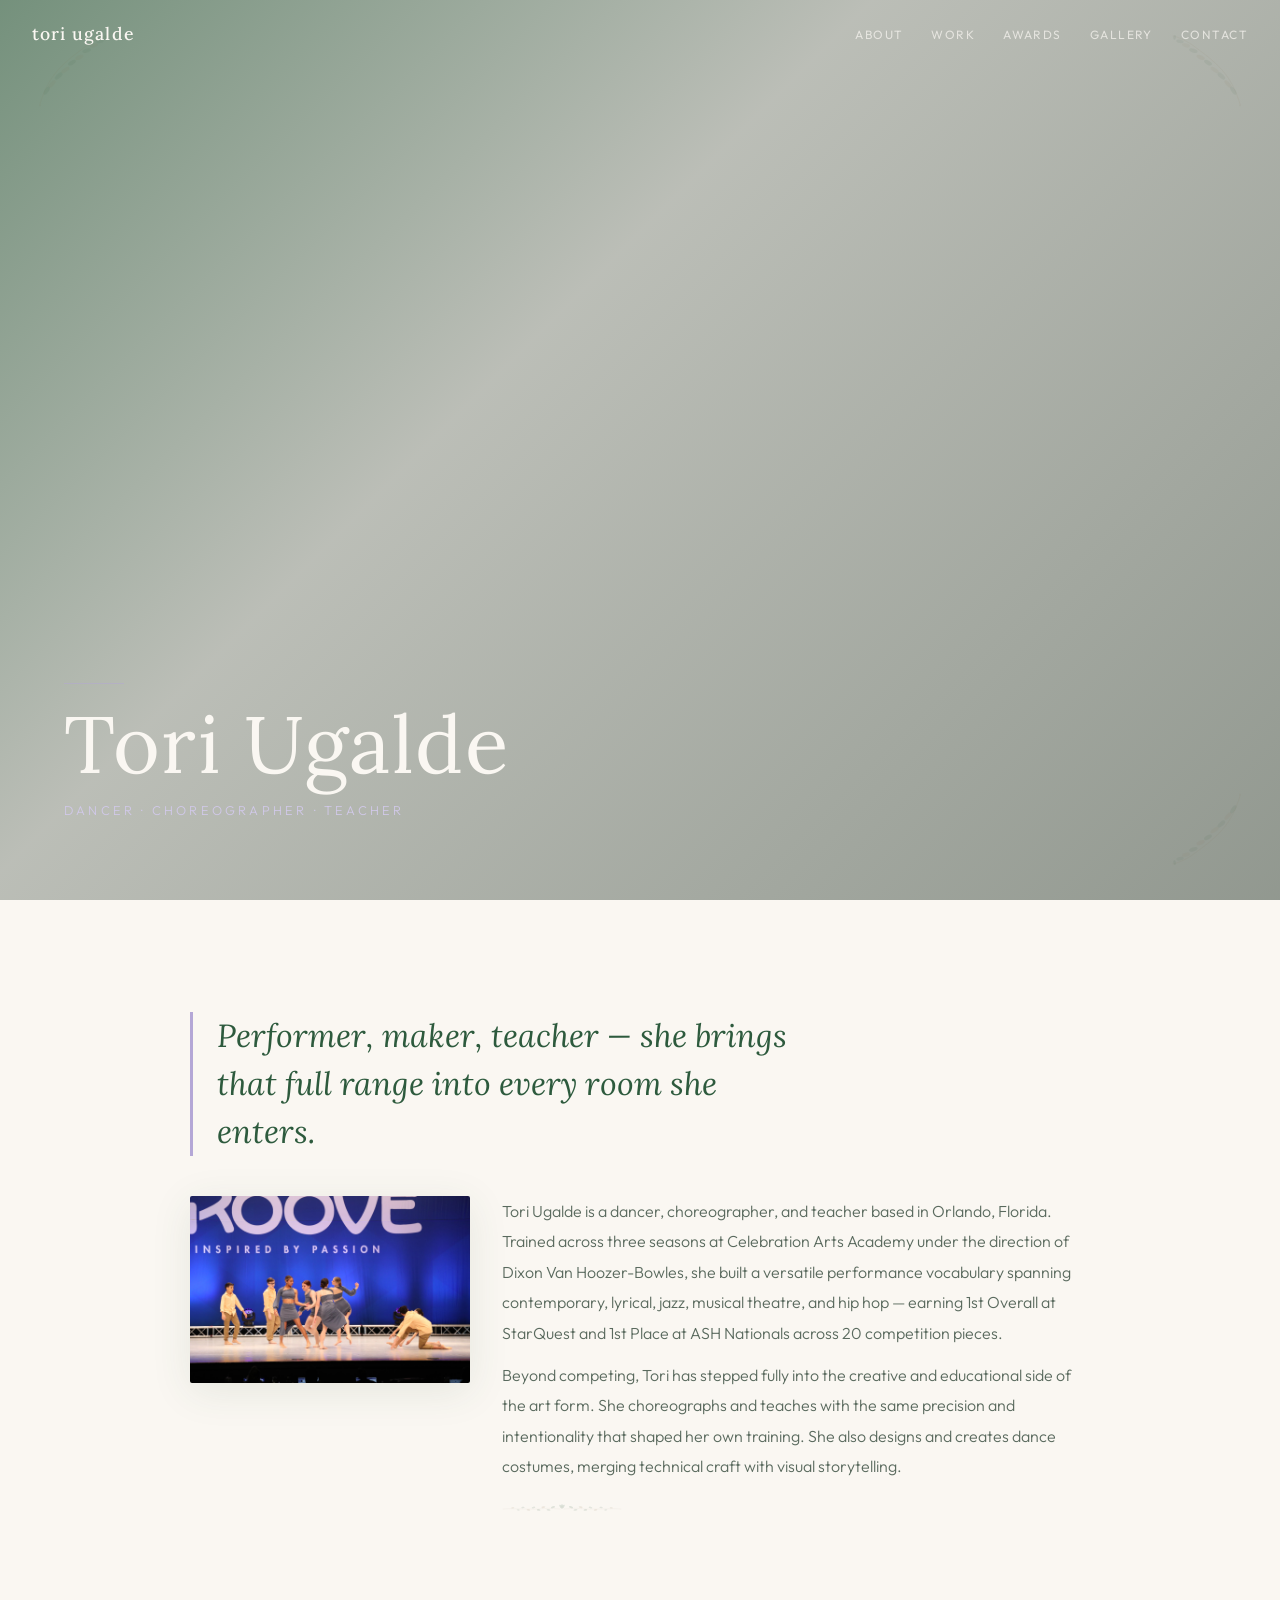
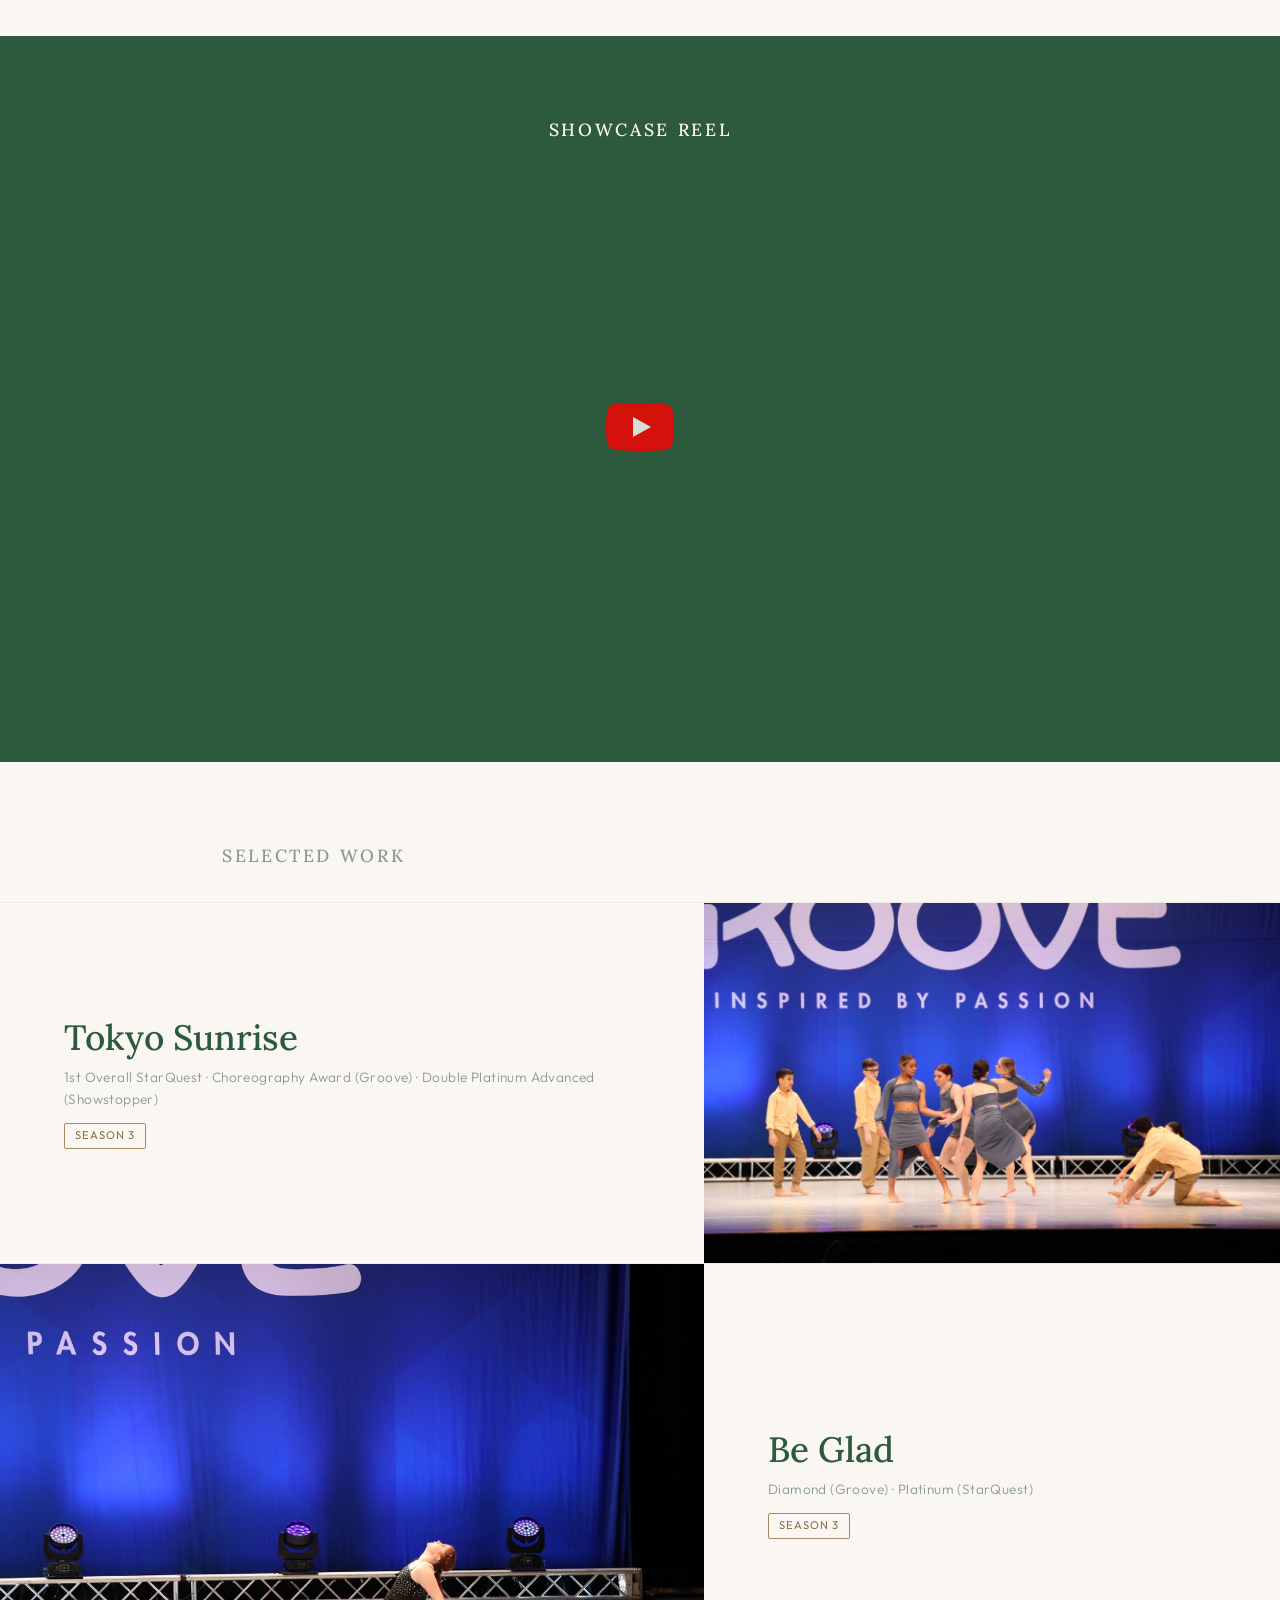
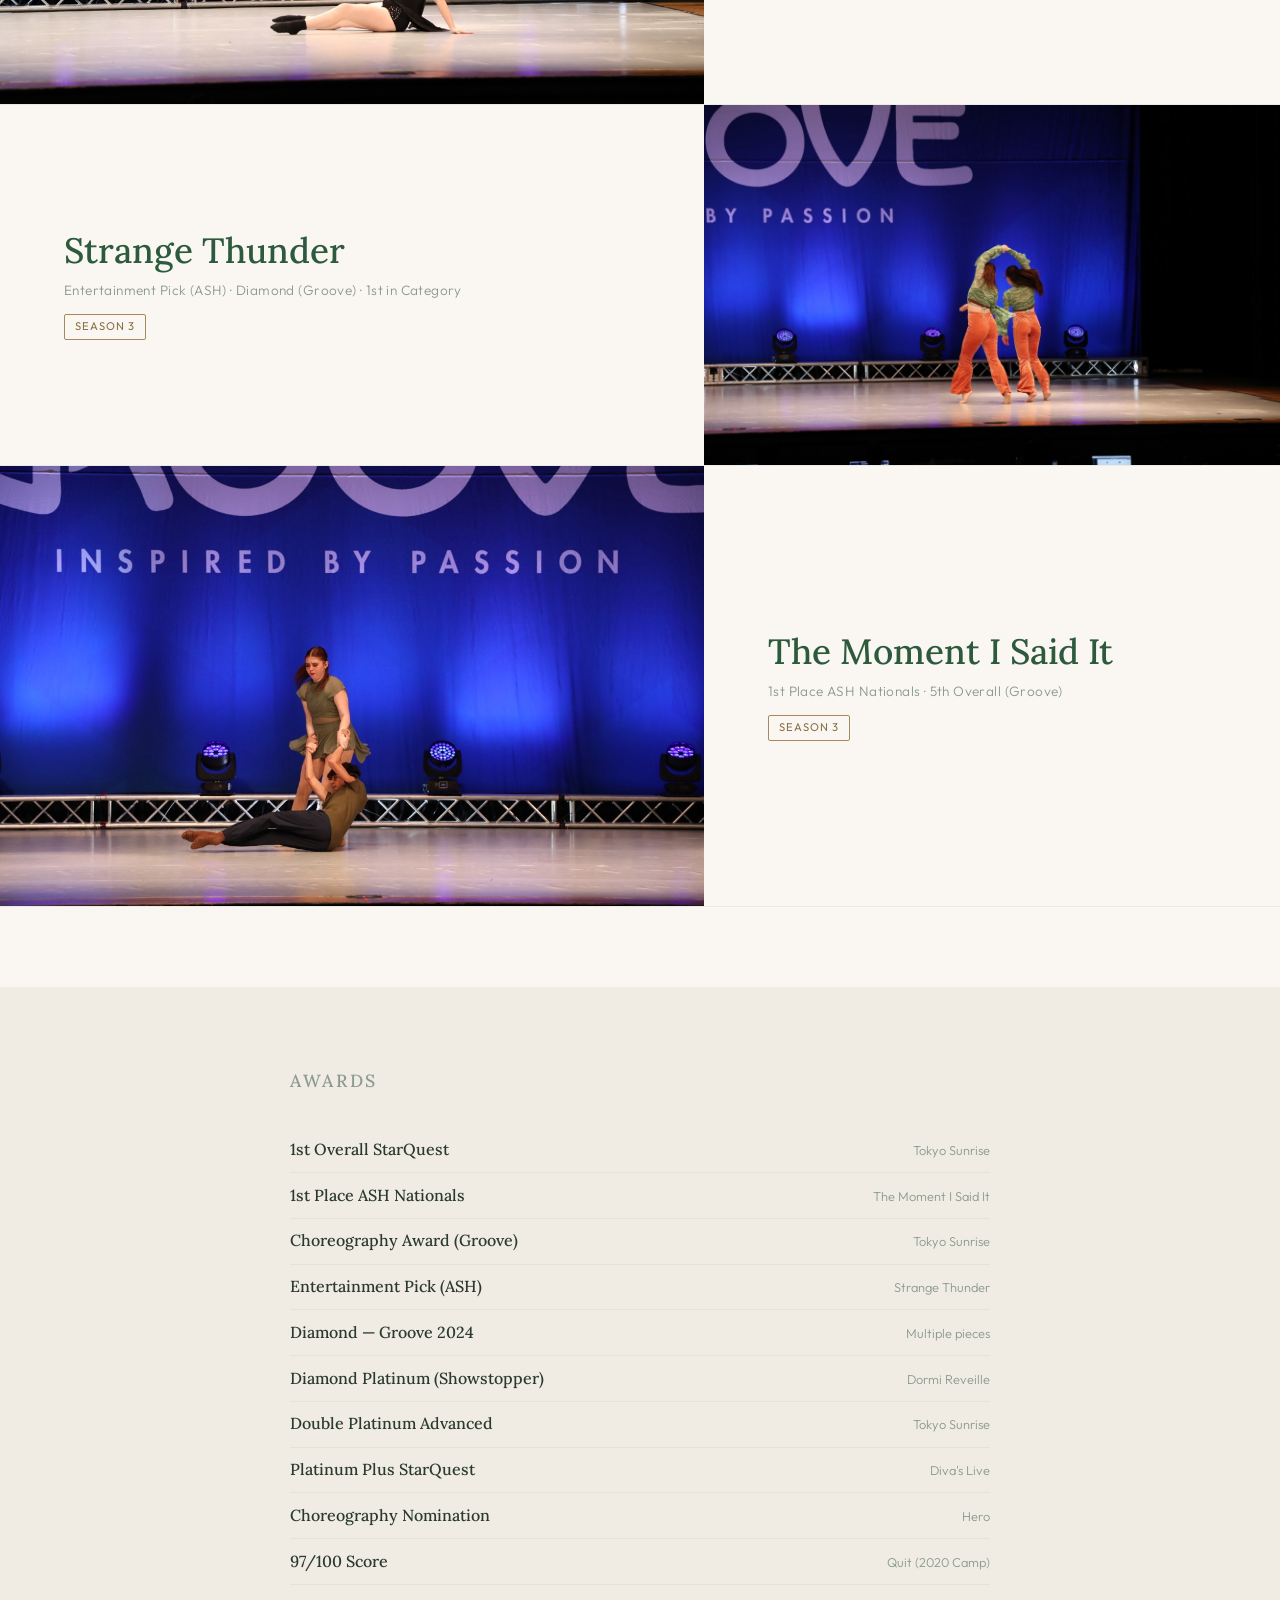
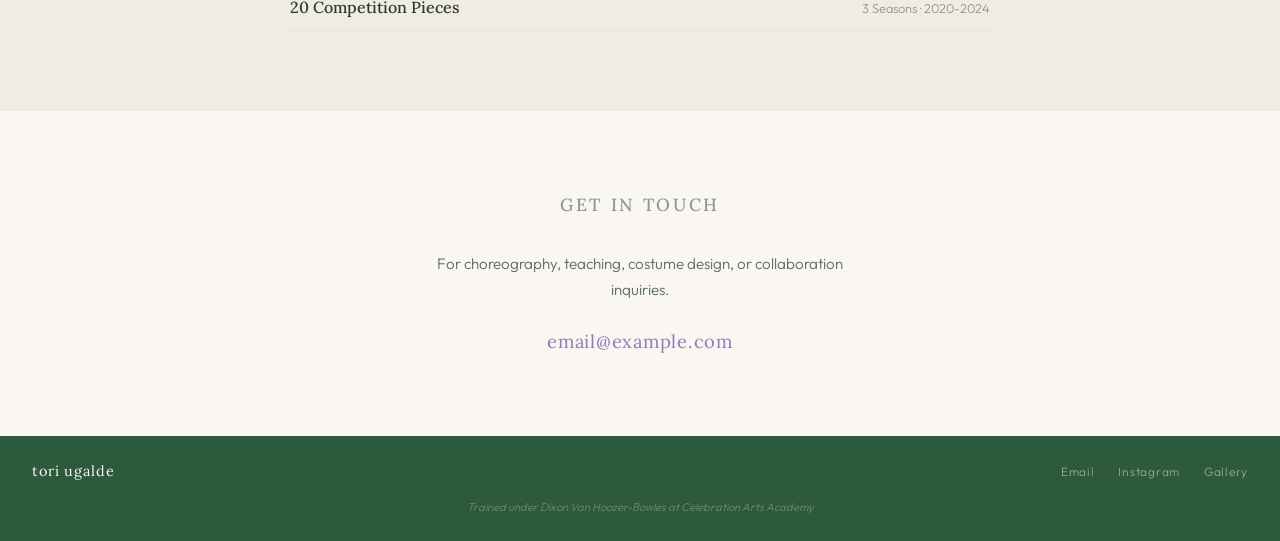
==== index.html @ afd25ea4 "redesign: editorial layout — asymmetric hero, pull quote bio, alternating work rows, thin footer" ====
<!DOCTYPE html>
<html lang="en">
<head>
  <meta charset="UTF-8">
  <meta name="viewport" content="width=device-width, initial-scale=1.0">
  <title>Tori Ugalde — Dancer, Choreographer, Teacher</title>
  <meta name="description" content="Tori Ugalde — dancer, choreographer, teacher, and costume designer. 1st Overall StarQuest, ASH Nationals champion, 20 competition pieces across 3 seasons.">

  <meta property="og:title" content="Tori Ugalde — Dancer, Choreographer, Teacher">
  <meta property="og:description" content="Dancer, choreographer, and teacher based in Orlando, FL.">
  <meta property="og:type" content="website">
  <meta property="og:image" content="images/photos/bio-portrait.jpg">

  <link rel="preload" href="images/hero/hero-loop.mp4" as="video" type="video/mp4">

  <link rel="preconnect" href="https://fonts.googleapis.com">
  <link rel="preconnect" href="https://fonts.gstatic.com" crossorigin>
  <link href="https://fonts.googleapis.com/css2?family=Lora:ital,wght@0,400;0,500;0,600;1,400;1,500&family=Outfit:wght@300;400;500&display=swap" rel="stylesheet">

  <link rel="stylesheet" href="css/style.css">
</head>
<body>

  <!-- Navigation -->
  <nav class="nav">
    <a href="#" class="nav-name">tori ugalde</a>
    <ul class="nav-links">
      <li><a href="#bio">About</a></li>
      <li><a href="#work">Work</a></li>
      <li><a href="#awards">Awards</a></li>
      <li><a href="gallery.html">Gallery</a></li>
      <li><a href="#contact">Contact</a></li>
    </ul>
  </nav>

  <!-- Hero — asymmetric, bottom-left aligned -->
  <section class="hero">
    <video class="hero-video" autoplay muted loop playsinline preload="auto">
      <source src="images/hero/hero-loop.mp4" type="video/mp4">
    </video>
    <div class="hero-overlay"></div>
    <div class="hero-corners">
      <img class="hero-corner hero-corner--tl" src="images/svg/leaf-accent.svg" alt="">
      <img class="hero-corner hero-corner--tr" src="images/svg/leaf-accent.svg" alt="">
      <img class="hero-corner hero-corner--br" src="images/svg/leaf-accent.svg" alt="">
    </div>
    <div class="hero-content">
      <div class="hero-line"></div>
      <h1 class="hero-name">Tori Ugalde</h1>
      <p class="hero-subtitle">Dancer &middot; Choreographer &middot; Teacher</p>
    </div>
  </section>

  <!-- Bio — editorial with pull quote -->
  <section id="bio" class="bio reveal">
    <div class="bio-inner">
      <blockquote class="bio-pullquote">
        Performer, maker, teacher — she brings that full range into every room she enters.
      </blockquote>

      <div class="bio-content">
        <img class="bio-photo" src="images/photos/bio-portrait.jpg" alt="Tori Ugalde">
        <div class="bio-text">
          <p>Tori Ugalde is a dancer, choreographer, and teacher based in Orlando, Florida. Trained across three seasons at Celebration Arts Academy under the direction of Dixon Van Hoozer-Bowles, she built a versatile performance vocabulary spanning contemporary, lyrical, jazz, musical theatre, and hip hop — earning 1st Overall at StarQuest and 1st Place at ASH Nationals across 20 competition pieces.</p>
          <p>Beyond competing, Tori has stepped fully into the creative and educational side of the art form. She choreographs and teaches with the same precision and intentionality that shaped her own training. She also designs and creates dance costumes, merging technical craft with visual storytelling.</p>
          <img class="bio-divider" src="images/svg/botanical-divider.svg" alt="">
        </div>
      </div>
    </div>
  </section>

  <!-- Reel — dark green background -->
  <section id="reel" class="reel reveal">
    <div style="max-width: 900px; margin: 0 auto;">
      <h2 class="section-title section-title--center">Showcase Reel</h2>
      <div class="reel-embed">
        <div class="yt-lazy" data-video-id="YOUTUBE_VIDEO_ID" style="position:absolute;top:0;left:0;width:100%;height:100%;"></div>
      </div>
    </div>
  </section>

  <!-- Featured Work — editorial alternating rows -->
  <section id="work" class="work reveal">
    <div class="work-header">
      <h2 class="section-title section-title--left">Selected Work</h2>
    </div>

    <div class="work-piece">
      <img class="work-piece-img" data-src="images/photos/tokyo-sunrise-1.jpg" src="data:image/svg+xml,%3Csvg xmlns='http://www.w3.org/2000/svg' viewBox='0 0 16 10'%3E%3C/svg%3E" alt="Tokyo Sunrise">
      <div class="work-piece-text">
        <h3 class="work-piece-name">Tokyo Sunrise</h3>
        <p class="work-piece-awards">1st Overall StarQuest &middot; Choreography Award (Groove) &middot; Double Platinum Advanced (Showstopper)</p>
        <span class="work-piece-season">Season 3</span>
      </div>
    </div>

    <div class="work-piece">
      <img class="work-piece-img" data-src="images/photos/be-glad-1.jpg" src="data:image/svg+xml,%3Csvg xmlns='http://www.w3.org/2000/svg' viewBox='0 0 16 10'%3E%3C/svg%3E" alt="Be Glad">
      <div class="work-piece-text">
        <h3 class="work-piece-name">Be Glad</h3>
        <p class="work-piece-awards">Diamond (Groove) &middot; Platinum (StarQuest)</p>
        <span class="work-piece-season">Season 3</span>
      </div>
    </div>

    <div class="work-piece">
      <img class="work-piece-img" data-src="images/photos/strange-thunder-1.jpg" src="data:image/svg+xml,%3Csvg xmlns='http://www.w3.org/2000/svg' viewBox='0 0 16 10'%3E%3C/svg%3E" alt="Strange Thunder">
      <div class="work-piece-text">
        <h3 class="work-piece-name">Strange Thunder</h3>
        <p class="work-piece-awards">Entertainment Pick (ASH) &middot; Diamond (Groove) &middot; 1st in Category</p>
        <span class="work-piece-season">Season 3</span>
      </div>
    </div>

    <div class="work-piece">
      <img class="work-piece-img" data-src="images/photos/the-moment-1.jpg" src="data:image/svg+xml,%3Csvg xmlns='http://www.w3.org/2000/svg' viewBox='0 0 16 10'%3E%3C/svg%3E" alt="The Moment I Said It">
      <div class="work-piece-text">
        <h3 class="work-piece-name">The Moment I Said It</h3>
        <p class="work-piece-awards">1st Place ASH Nationals &middot; 5th Overall (Groove)</p>
        <span class="work-piece-season">Season 3</span>
      </div>
    </div>
  </section>

  <!-- Awards -->
  <section id="awards" class="awards reveal">
    <div class="awards-inner">
      <h2 class="section-title section-title--left">Awards</h2>
      <ul class="awards-list">
        <li><span class="award-name">1st Overall StarQuest</span><span class="award-piece">Tokyo Sunrise</span></li>
        <li><span class="award-name">1st Place ASH Nationals</span><span class="award-piece">The Moment I Said It</span></li>
        <li><span class="award-name">Choreography Award (Groove)</span><span class="award-piece">Tokyo Sunrise</span></li>
        <li><span class="award-name">Entertainment Pick (ASH)</span><span class="award-piece">Strange Thunder</span></li>
        <li><span class="award-name">Diamond — Groove 2024</span><span class="award-piece">Multiple pieces</span></li>
        <li><span class="award-name">Diamond Platinum (Showstopper)</span><span class="award-piece">Dormi Reveille</span></li>
        <li><span class="award-name">Double Platinum Advanced</span><span class="award-piece">Tokyo Sunrise</span></li>
        <li><span class="award-name">Platinum Plus StarQuest</span><span class="award-piece">Diva's Live</span></li>
        <li><span class="award-name">Choreography Nomination</span><span class="award-piece">Hero</span></li>
        <li><span class="award-name">97/100 Score</span><span class="award-piece">Quit (2020 Camp)</span></li>
        <li><span class="award-name">20 Competition Pieces</span><span class="award-piece">3 Seasons &middot; 2020-2024</span></li>
      </ul>
    </div>
  </section>

  <!-- Contact -->
  <section id="contact" class="contact reveal">
    <h2 class="section-title section-title--center">Get in Touch</h2>
    <p class="contact-text">For choreography, teaching, costume design, or collaboration inquiries.</p>
    <a href="mailto:email@example.com" class="contact-email">email@example.com</a>
  </section>

  <!-- Footer — thin bar -->
  <footer class="footer">
    <span class="footer-name">tori ugalde</span>
    <nav class="footer-links">
      <a href="mailto:email@example.com">Email</a>
      <a href="https://instagram.com/" target="_blank" rel="noopener">Instagram</a>
      <a href="gallery.html">Gallery</a>
    </nav>
    <p class="footer-credit">Trained under Dixon Van Hoozer-Bowles at Celebration Arts Academy</p>
  </footer>

  <script src="js/main.js"></script>
</body>
</html>
---- css/style.css ----
/* ═══════════════════════════════════════════════════════
   Tori Ugalde — Dancer / Choreographer / Teacher
   Palette: lavender, dark green, warm brown
   Aesthetic: earthy-editorial, organic, warm
   Layout: asymmetric, editorial — NOT a card grid
   ═══════════════════════════════════════════════════════ */

/* ── Reset & Base ─────────────────────────────────────── */
*, *::before, *::after { margin: 0; padding: 0; box-sizing: border-box; }

:root {
  --lavender: #B4A7D6;
  --lavender-light: #D0C8E8;
  --lavender-dark: #8A7DB8;
  --green: #2D5A3D;
  --green-light: #3D7A53;
  --brown: #8B6F47;
  --brown-light: #A8895F;
  --cream: #FAF7F2;
  --cream-dark: #F0EBE3;
  --text-primary: #2A3A2E;
  --text-secondary: #5A6A5E;
  --text-light: #8A9A8E;

  --font-display: 'Lora', 'Georgia', serif;
  --font-body: 'Outfit', 'Helvetica Neue', sans-serif;

  --transition: 0.3s ease;
}

html { scroll-behavior: smooth; }

body {
  font-family: var(--font-body);
  font-weight: 300;
  color: var(--text-primary);
  background: var(--cream);
  line-height: 1.6;
  -webkit-font-smoothing: antialiased;
}

img { max-width: 100%; height: auto; display: block; }
a { color: var(--lavender-dark); text-decoration: none; transition: color var(--transition); }
a:hover { color: var(--green); }

/* ── Navigation — minimal wordmark ────────────────────── */
.nav {
  position: fixed;
  top: 0;
  left: 0;
  right: 0;
  z-index: 100;
  padding: 1.25rem 2rem;
  display: flex;
  justify-content: space-between;
  align-items: center;
  transition: background var(--transition), box-shadow var(--transition);
}

.nav.scrolled {
  background: rgba(250, 247, 242, 0.95);
  backdrop-filter: blur(10px);
  box-shadow: 0 1px 20px rgba(45, 90, 61, 0.06);
}

.nav-name {
  font-family: var(--font-display);
  font-size: 1.1rem;
  font-weight: 500;
  color: var(--cream);
  letter-spacing: 0.06em;
  text-transform: lowercase;
  transition: color var(--transition);
}

.nav.scrolled .nav-name { color: var(--green); }

.nav-links {
  display: flex;
  gap: 1.75rem;
  list-style: none;
}

.nav-links a {
  font-size: 0.75rem;
  font-weight: 400;
  letter-spacing: 0.12em;
  text-transform: uppercase;
  color: rgba(250, 247, 242, 0.7);
  transition: color var(--transition);
}

.nav.scrolled .nav-links a { color: var(--text-light); }
.nav-links a:hover { color: var(--lavender); }

/* ── Hero — asymmetric, left-aligned ──────────────────── */
.hero {
  position: relative;
  height: 100vh;
  min-height: 600px;
  display: flex;
  align-items: flex-end;
  overflow: hidden;
}

.hero-video {
  position: absolute;
  inset: 0;
  width: 100%;
  height: 100%;
  object-fit: cover;
}

.hero-overlay {
  position: absolute;
  inset: 0;
  background: linear-gradient(
    135deg,
    rgba(45, 90, 61, 0.65) 0%,
    rgba(42, 58, 46, 0.3) 40%,
    rgba(42, 58, 46, 0.5) 100%
  );
}

.hero-content {
  position: relative;
  z-index: 2;
  padding: 0 2rem 4rem;
  max-width: 700px;
}

.hero-name {
  font-family: var(--font-display);
  font-size: 3rem;
  font-weight: 400;
  letter-spacing: 0.02em;
  color: var(--cream);
  line-height: 1.1;
  margin-bottom: 0.75rem;
}

.hero-subtitle {
  font-family: var(--font-body);
  font-size: 0.8rem;
  font-weight: 300;
  letter-spacing: 0.25em;
  text-transform: uppercase;
  color: var(--lavender-light);
}

.hero-line {
  width: 60px;
  height: 1px;
  background: var(--lavender);
  opacity: 0.5;
  margin-bottom: 1rem;
}

.hero-corners {
  position: absolute;
  inset: 2rem;
  z-index: 2;
  pointer-events: none;
}

.hero-corner {
  position: absolute;
  width: 80px;
  height: 80px;
  opacity: 0.3;
}

.hero-corner--tl { top: 0; left: 0; }
.hero-corner--tr { top: 0; right: 0; transform: scaleX(-1); }
.hero-corner--bl { display: none; }
.hero-corner--br { bottom: 0; right: 0; transform: scale(-1); }

/* ── Scroll Reveal ────────────────────────────────────── */
.reveal {
  opacity: 0;
  transform: translateY(30px);
  transition: opacity 0.8s ease, transform 0.8s ease;
}

.reveal.visible {
  opacity: 1;
  transform: translateY(0);
}

/* ── Bio — editorial with pull quote ──────────────────── */
.bio {
  padding: 6rem 2rem;
  background: var(--cream);
}

.bio-inner {
  max-width: 900px;
  margin: 0 auto;
  display: grid;
  grid-template-columns: 1fr;
  gap: 2.5rem;
}

.bio-pullquote {
  font-family: var(--font-display);
  font-size: 1.6rem;
  font-weight: 400;
  font-style: italic;
  color: var(--green);
  line-height: 1.5;
  border-left: 3px solid var(--lavender);
  padding-left: 1.5rem;
  margin: 0;
}

.bio-content {
  display: grid;
  grid-template-columns: 1fr;
  gap: 2rem;
  align-items: start;
}

.bio-photo {
  width: 100%;
  max-width: 320px;
  border-radius: 2px;
  box-shadow: 0 8px 40px rgba(45, 90, 61, 0.1);
}

.bio-text p {
  font-size: 1rem;
  line-height: 1.9;
  color: var(--text-secondary);
  margin-bottom: 0.75rem;
}

.bio-divider {
  display: block;
  width: 120px;
  height: 30px;
  margin: 0;
  opacity: 0.6;
}

/* ── Reel ─────────────────────────────────────────────── */
.reel {
  padding: 5rem 2rem;
  background: var(--green);
}

.reel .section-title {
  color: var(--cream);
}

.reel-embed {
  position: relative;
  width: 100%;
  max-width: 800px;
  margin: 2rem auto 0;
  padding-bottom: 56.25%;
  border-radius: 2px;
  overflow: hidden;
}

.reel-embed iframe {
  position: absolute;
  top: 0;
  left: 0;
  width: 100%;
  height: 100%;
  border: none;
}

/* ── Section Title ────────────────────────────────────── */
.section-title {
  font-family: var(--font-display);
  font-size: 1.1rem;
  font-weight: 500;
  color: var(--text-light);
  letter-spacing: 0.15em;
  text-transform: uppercase;
  margin-bottom: 2rem;
}

.section-title--left {
  text-align: left;
}

.section-title--center {
  text-align: center;
}

/* ── Featured Work — editorial alternating rows ───────── */
.work {
  padding: 5rem 0;
  background: var(--cream);
}

.work-header {
  padding: 0 2rem 0;
  max-width: 900px;
  margin: 0 auto;
}

.work-piece {
  display: grid;
  grid-template-columns: 1fr;
  gap: 0;
  align-items: center;
  border-top: 1px solid rgba(45, 90, 61, 0.08);
}

.work-piece:last-child {
  border-bottom: 1px solid rgba(45, 90, 61, 0.08);
}

.work-piece-img {
  width: 100%;
  aspect-ratio: 16/10;
  object-fit: cover;
}

.work-piece-text {
  padding: 2rem;
}

.work-piece-name {
  font-family: var(--font-display);
  font-size: 1.8rem;
  font-weight: 500;
  color: var(--green);
  margin-bottom: 0.5rem;
  line-height: 1.2;
}

.work-piece-awards {
  font-size: 0.85rem;
  font-weight: 300;
  color: var(--text-light);
  letter-spacing: 0.03em;
  line-height: 1.6;
}

.work-piece-season {
  display: inline-block;
  font-size: 0.7rem;
  font-weight: 400;
  letter-spacing: 0.1em;
  text-transform: uppercase;
  color: var(--brown);
  margin-top: 0.75rem;
  padding: 0.2rem 0.6rem;
  border: 1px solid var(--brown-light);
  border-radius: 2px;
}

/* ── Awards — compact, understated ────────────────────── */
.awards {
  padding: 5rem 2rem;
  background: var(--cream-dark);
}

.awards-inner {
  max-width: 700px;
  margin: 0 auto;
}

.awards-list {
  list-style: none;
}

.awards-list li {
  padding: 0.6rem 0;
  border-bottom: 1px solid rgba(45, 90, 61, 0.06);
  display: flex;
  justify-content: space-between;
  align-items: baseline;
  gap: 1rem;
}

.award-name {
  font-family: var(--font-display);
  font-size: 1rem;
  font-weight: 500;
  color: var(--text-primary);
}

.award-piece {
  font-size: 0.8rem;
  color: var(--text-light);
  text-align: right;
  flex-shrink: 0;
}

/* ── Contact — minimal ────────────────────────────────── */
.contact {
  padding: 5rem 2rem;
  background: var(--cream);
  text-align: center;
}

.contact-text {
  font-size: 0.95rem;
  color: var(--text-secondary);
  max-width: 440px;
  margin: 0 auto 1.5rem;
  line-height: 1.7;
}

.contact-email {
  font-family: var(--font-display);
  font-size: 1.15rem;
  letter-spacing: 0.04em;
  color: var(--lavender-dark);
}

.contact-email:hover {
  color: var(--green);
}

/* ── Footer — thin bar ────────────────────────────────── */
.footer {
  background: var(--green);
  color: var(--cream);
  padding: 1.5rem 2rem;
  display: flex;
  justify-content: space-between;
  align-items: center;
  flex-wrap: wrap;
  gap: 0.75rem;
}

.footer-name {
  font-family: var(--font-display);
  font-size: 0.9rem;
  font-weight: 400;
  letter-spacing: 0.06em;
  text-transform: lowercase;
}

.footer-links {
  display: flex;
  gap: 1.5rem;
}

.footer-links a {
  color: rgba(250, 247, 242, 0.5);
  font-size: 0.75rem;
  letter-spacing: 0.06em;
}

.footer-links a:hover { color: var(--cream); }

.footer-credit {
  width: 100%;
  text-align: center;
  font-size: 0.7rem;
  color: rgba(250, 247, 242, 0.3);
  font-style: italic;
  margin-top: 0.25rem;
}

/* ── YouTube Lazy Load ────────────────────────────────── */
.yt-lazy {
  cursor: pointer;
}

.yt-lazy-thumb {
  width: 100%;
  height: 100%;
  background-size: cover;
  background-position: center;
  display: flex;
  align-items: center;
  justify-content: center;
}

.yt-lazy-play {
  background: none;
  border: none;
  cursor: pointer;
  opacity: 0.8;
  transition: opacity var(--transition), transform var(--transition);
}

.yt-lazy-play:hover {
  opacity: 1;
  transform: scale(1.1);
}

/* ── Responsive ───────────────────────────────────────── */
@media (min-width: 640px) {
  .work-piece {
    grid-template-columns: 1fr 1fr;
  }

  .work-piece:nth-child(even) .work-piece-img {
    order: 2;
  }

  .work-piece:nth-child(even) .work-piece-text {
    order: 1;
  }
}

@media (min-width: 768px) {
  .hero-name { font-size: 4rem; }

  .bio-content {
    grid-template-columns: 280px 1fr;
  }

  .bio-pullquote {
    font-size: 1.8rem;
  }

  .work-piece-text {
    padding: 2.5rem 3rem;
  }
}

@media (min-width: 1024px) {
  .hero-name { font-size: 5rem; }
  .hero-content { padding: 0 4rem 5rem; }

  .bio {
    padding: 7rem 2rem;
  }

  .bio-pullquote {
    font-size: 2rem;
    max-width: 600px;
  }

  .work-piece {
    grid-template-columns: 55% 45%;
  }

  .work-piece-name {
    font-size: 2.2rem;
  }

  .work-piece-text {
    padding: 3rem 4rem;
  }
}
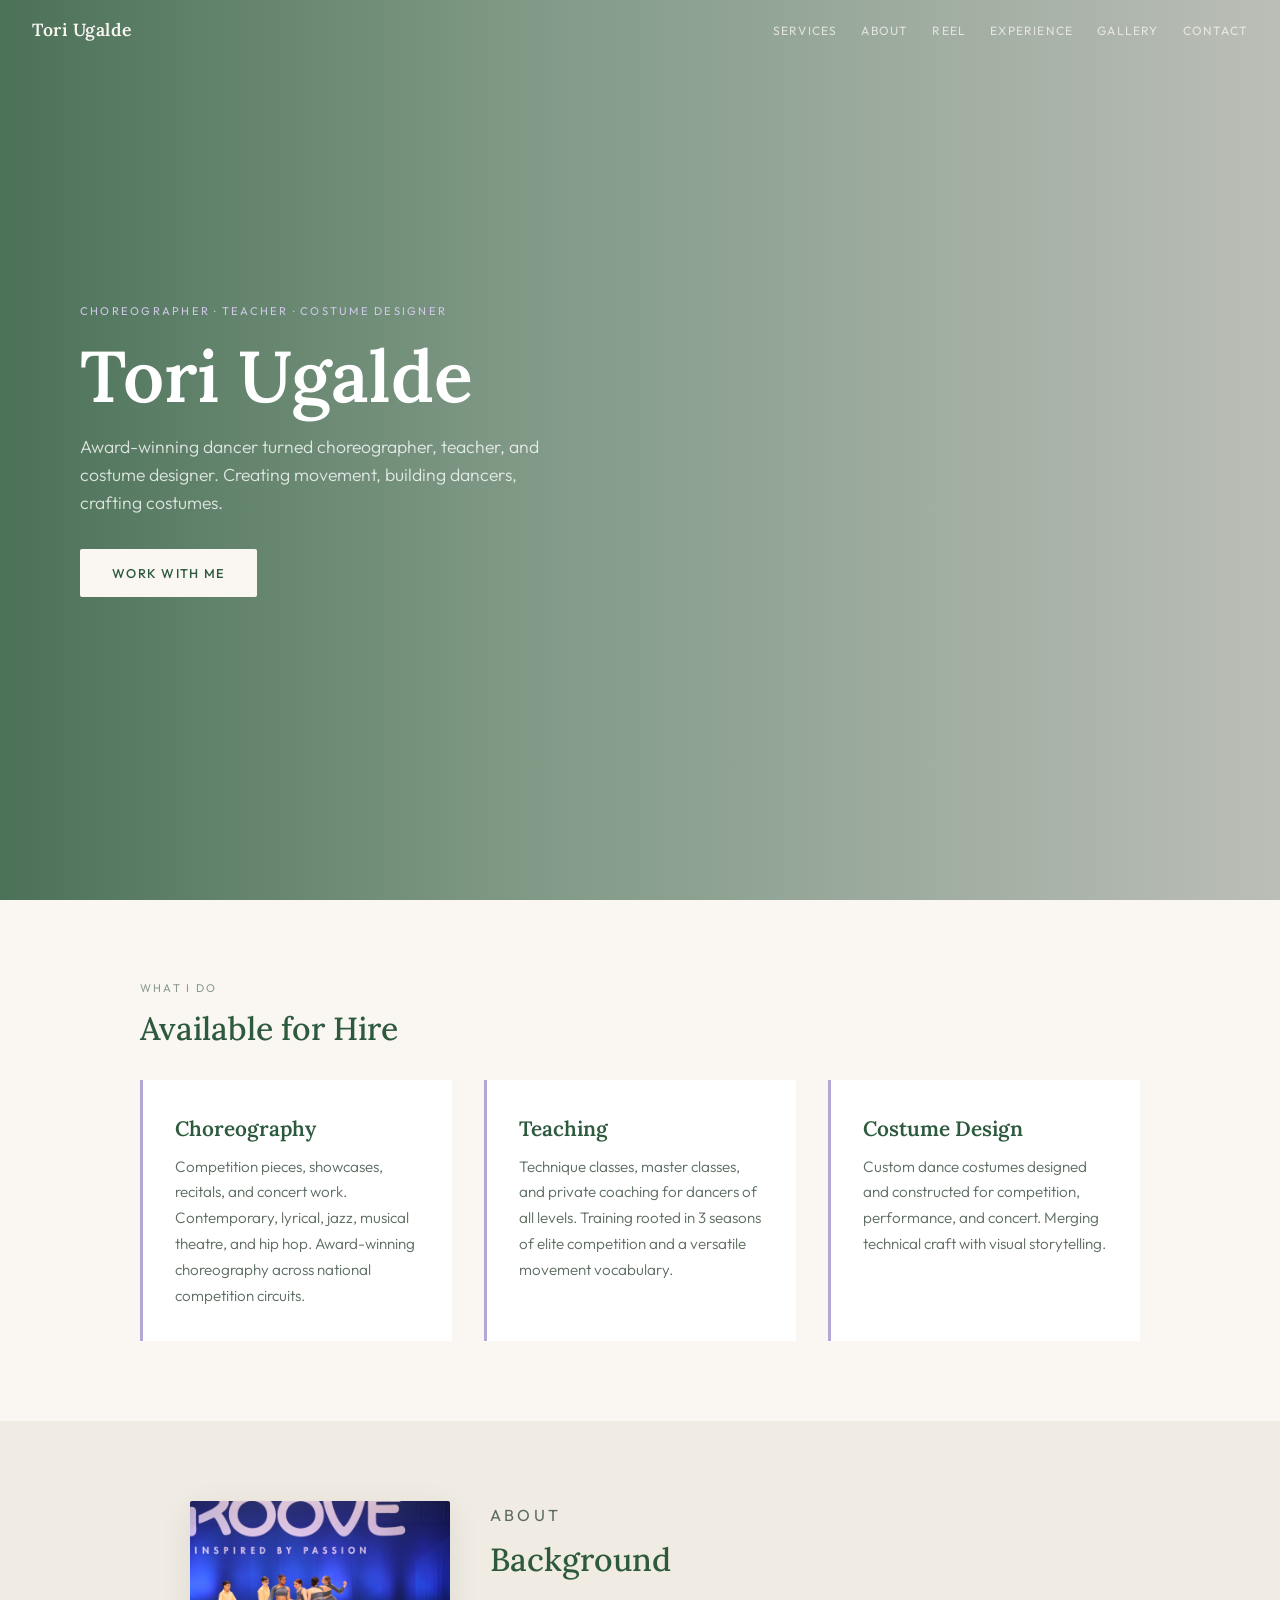
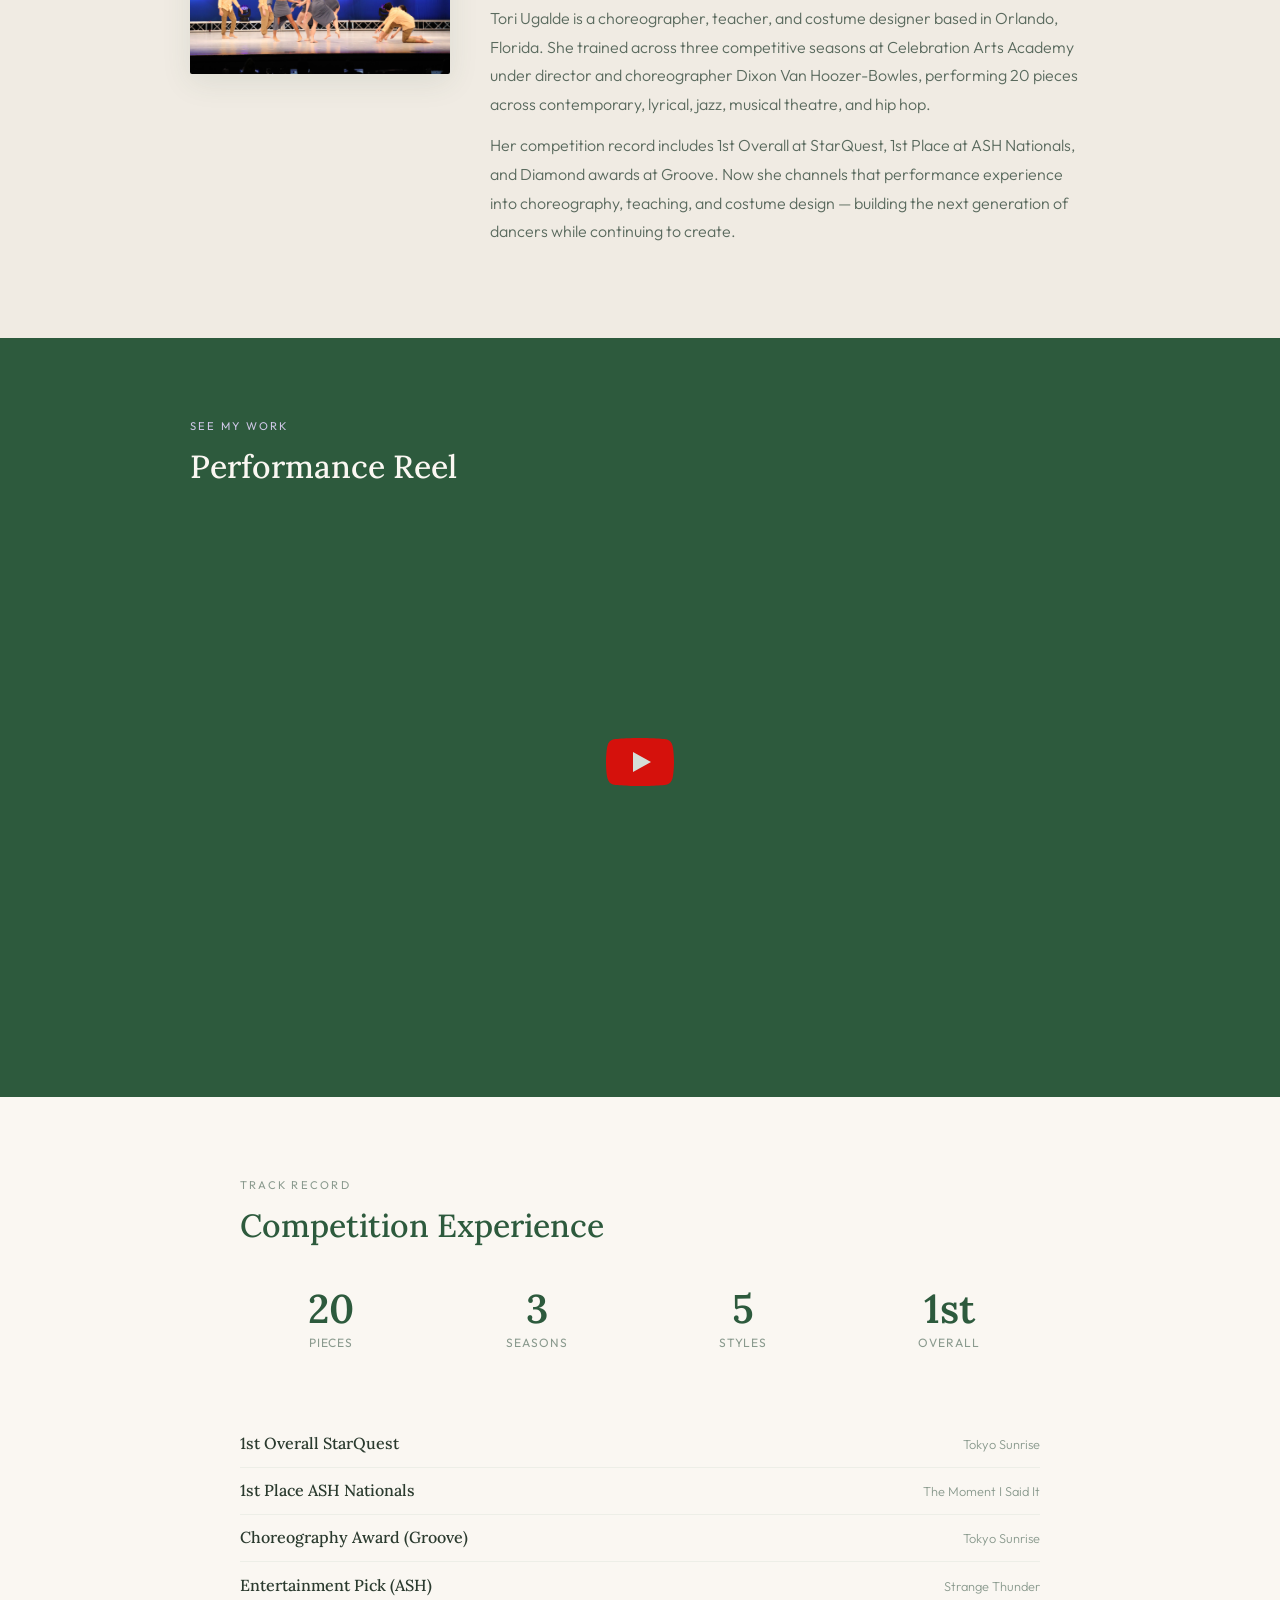
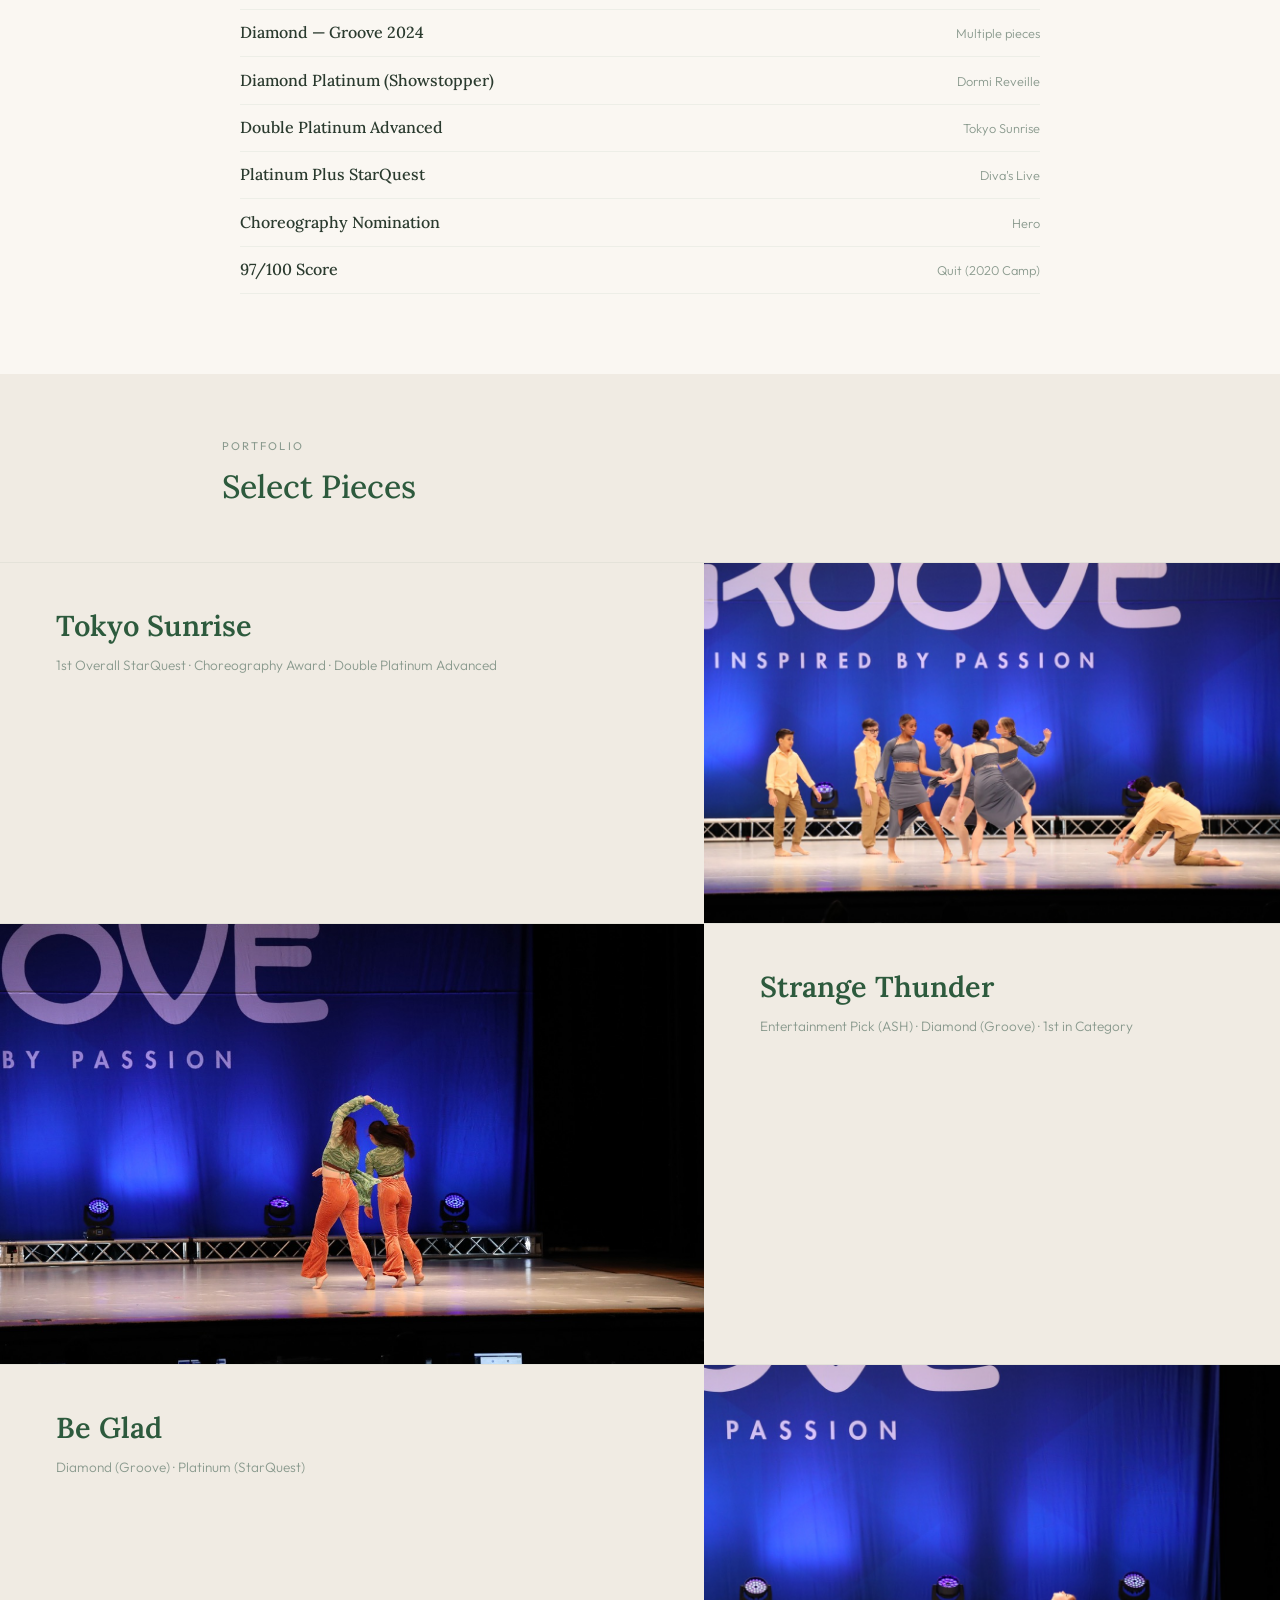
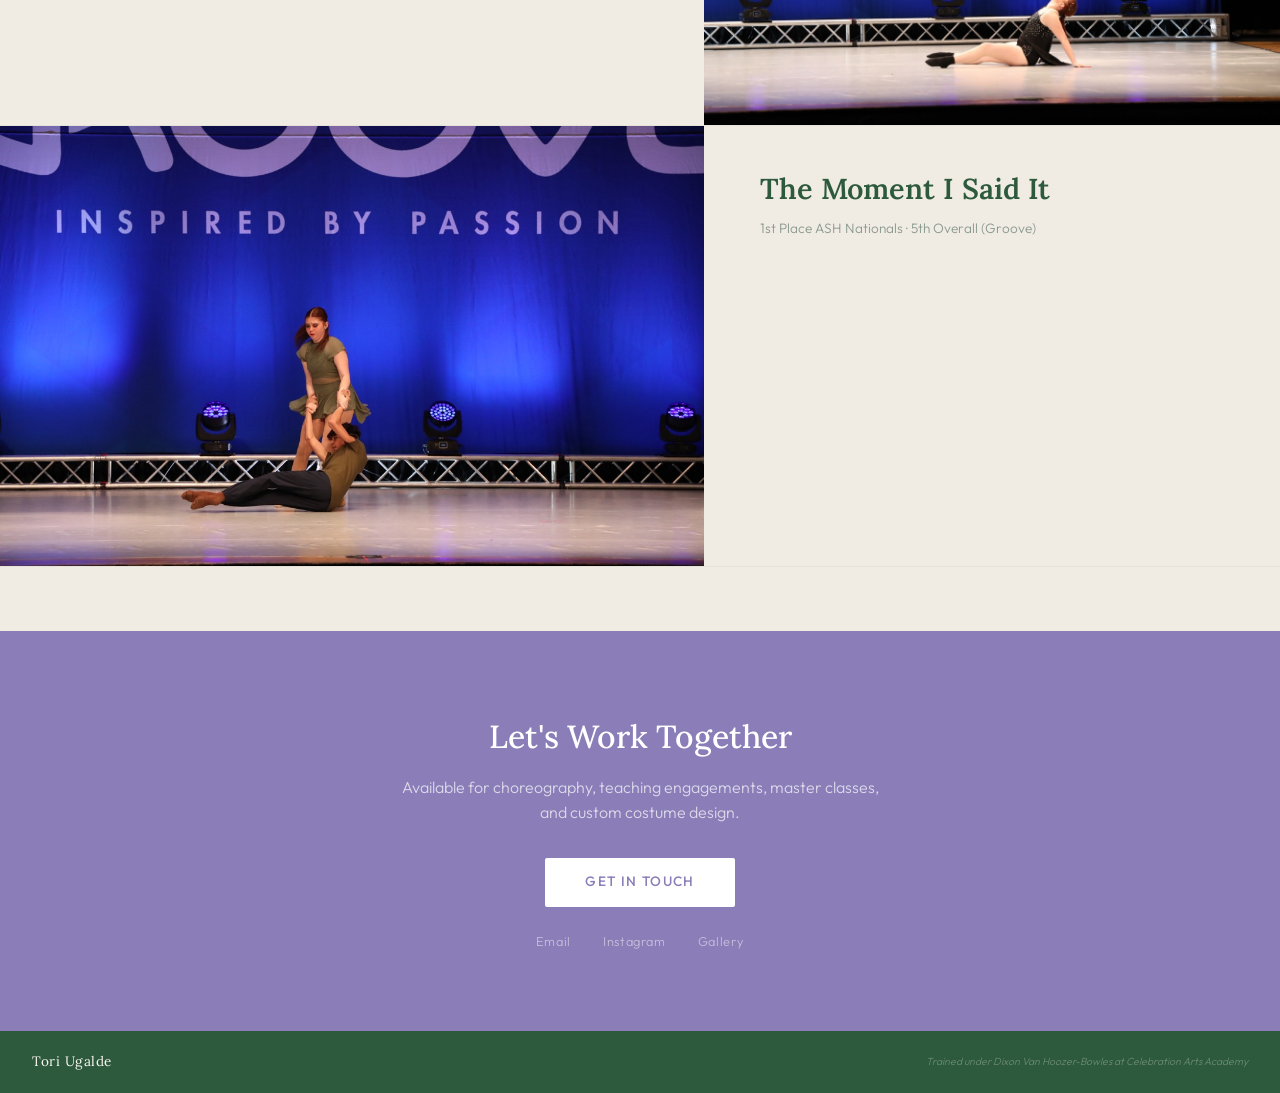
==== commit c57ad2d3: "redesign: professional hire-me portfolio — services, stats, CTA, editorial layout" ====
--- a/index.html
+++ b/index.html
@@ -3,161 +3,196 @@
 <head>
   <meta charset="UTF-8">
   <meta name="viewport" content="width=device-width, initial-scale=1.0">
-  <title>Tori Ugalde — Dancer, Choreographer, Teacher</title>
-  <meta name="description" content="Tori Ugalde — dancer, choreographer, teacher, and costume designer. 1st Overall StarQuest, ASH Nationals champion, 20 competition pieces across 3 seasons.">
-
-  <meta property="og:title" content="Tori Ugalde — Dancer, Choreographer, Teacher">
-  <meta property="og:description" content="Dancer, choreographer, and teacher based in Orlando, FL.">
+  <title>Tori Ugalde — Choreographer, Teacher, Costume Designer</title>
+  <meta name="description" content="Tori Ugalde — choreographer, dance teacher, and costume designer based in Orlando, FL. Available for choreography, teaching, and costume design.">
+
+  <meta property="og:title" content="Tori Ugalde — Choreographer, Teacher, Costume Designer">
+  <meta property="og:description" content="Choreographer, teacher, and costume designer. 1st Overall StarQuest, ASH Nationals champion. Available for hire.">
   <meta property="og:type" content="website">
   <meta property="og:image" content="images/photos/bio-portrait.jpg">
 
   <link rel="preload" href="images/hero/hero-loop.mp4" as="video" type="video/mp4">
-
   <link rel="preconnect" href="https://fonts.googleapis.com">
   <link rel="preconnect" href="https://fonts.gstatic.com" crossorigin>
-  <link href="https://fonts.googleapis.com/css2?family=Lora:ital,wght@0,400;0,500;0,600;1,400;1,500&family=Outfit:wght@300;400;500&display=swap" rel="stylesheet">
+  <link href="https://fonts.googleapis.com/css2?family=Lora:ital,wght@0,400;0,500;0,600;1,400;1,500&family=Outfit:wght@300;400;500;600&display=swap" rel="stylesheet">
 
   <link rel="stylesheet" href="css/style.css">
 </head>
 <body>
 
-  <!-- Navigation -->
+  <!-- Nav -->
   <nav class="nav">
-    <a href="#" class="nav-name">tori ugalde</a>
+    <a href="#" class="nav-name">Tori Ugalde</a>
     <ul class="nav-links">
-      <li><a href="#bio">About</a></li>
-      <li><a href="#work">Work</a></li>
-      <li><a href="#awards">Awards</a></li>
+      <li><a href="#services">Services</a></li>
+      <li><a href="#about">About</a></li>
+      <li><a href="#reel">Reel</a></li>
+      <li><a href="#experience">Experience</a></li>
       <li><a href="gallery.html">Gallery</a></li>
       <li><a href="#contact">Contact</a></li>
     </ul>
   </nav>
 
-  <!-- Hero — asymmetric, bottom-left aligned -->
+  <!-- Hero — professional intro with CTA -->
   <section class="hero">
     <video class="hero-video" autoplay muted loop playsinline preload="auto">
       <source src="images/hero/hero-loop.mp4" type="video/mp4">
     </video>
     <div class="hero-overlay"></div>
-    <div class="hero-corners">
-      <img class="hero-corner hero-corner--tl" src="images/svg/leaf-accent.svg" alt="">
-      <img class="hero-corner hero-corner--tr" src="images/svg/leaf-accent.svg" alt="">
-      <img class="hero-corner hero-corner--br" src="images/svg/leaf-accent.svg" alt="">
-    </div>
     <div class="hero-content">
-      <div class="hero-line"></div>
+      <p class="hero-label">Choreographer &middot; Teacher &middot; Costume Designer</p>
       <h1 class="hero-name">Tori Ugalde</h1>
-      <p class="hero-subtitle">Dancer &middot; Choreographer &middot; Teacher</p>
-    </div>
-  </section>
-
-  <!-- Bio — editorial with pull quote -->
-  <section id="bio" class="bio reveal">
-    <div class="bio-inner">
-      <blockquote class="bio-pullquote">
-        Performer, maker, teacher — she brings that full range into every room she enters.
-      </blockquote>
-
-      <div class="bio-content">
-        <img class="bio-photo" src="images/photos/bio-portrait.jpg" alt="Tori Ugalde">
-        <div class="bio-text">
-          <p>Tori Ugalde is a dancer, choreographer, and teacher based in Orlando, Florida. Trained across three seasons at Celebration Arts Academy under the direction of Dixon Van Hoozer-Bowles, she built a versatile performance vocabulary spanning contemporary, lyrical, jazz, musical theatre, and hip hop — earning 1st Overall at StarQuest and 1st Place at ASH Nationals across 20 competition pieces.</p>
-          <p>Beyond competing, Tori has stepped fully into the creative and educational side of the art form. She choreographs and teaches with the same precision and intentionality that shaped her own training. She also designs and creates dance costumes, merging technical craft with visual storytelling.</p>
-          <img class="bio-divider" src="images/svg/botanical-divider.svg" alt="">
-        </div>
-      </div>
-    </div>
-  </section>
-
-  <!-- Reel — dark green background -->
+      <p class="hero-tagline">Award-winning dancer turned choreographer, teacher, and costume designer. Creating movement, building dancers, crafting costumes.</p>
+      <a href="#contact" class="hero-cta">Work With Me</a>
+    </div>
+  </section>
+
+  <!-- Services — what she offers -->
+  <section id="services" class="services reveal">
+    <div class="services-inner">
+      <p class="section-label">What I Do</p>
+      <h2 class="section-heading">Available for Hire</h2>
+      <div class="services-grid">
+
+        <div class="service-card">
+          <h3 class="service-title">Choreography</h3>
+          <p class="service-desc">Competition pieces, showcases, recitals, and concert work. Contemporary, lyrical, jazz, musical theatre, and hip hop. Award-winning choreography across national competition circuits.</p>
+        </div>
+
+        <div class="service-card">
+          <h3 class="service-title">Teaching</h3>
+          <p class="service-desc">Technique classes, master classes, and private coaching for dancers of all levels. Training rooted in 3 seasons of elite competition and a versatile movement vocabulary.</p>
+        </div>
+
+        <div class="service-card">
+          <h3 class="service-title">Costume Design</h3>
+          <p class="service-desc">Custom dance costumes designed and constructed for competition, performance, and concert. Merging technical craft with visual storytelling.</p>
+        </div>
+
+      </div>
+    </div>
+  </section>
+
+  <!-- About — brief and professional -->
+  <section id="about" class="about reveal">
+    <div class="about-inner">
+      <img class="about-photo" src="images/photos/bio-portrait.jpg" alt="Tori Ugalde">
+      <div class="about-text">
+        <p class="section-label">About</p>
+        <h2 class="section-heading">Background</h2>
+        <p>Tori Ugalde is a choreographer, teacher, and costume designer based in Orlando, Florida. She trained across three competitive seasons at Celebration Arts Academy under director and choreographer Dixon Van Hoozer-Bowles, performing 20 pieces across contemporary, lyrical, jazz, musical theatre, and hip hop.</p>
+        <p>Her competition record includes 1st Overall at StarQuest, 1st Place at ASH Nationals, and Diamond awards at Groove. Now she channels that performance experience into choreography, teaching, and costume design — building the next generation of dancers while continuing to create.</p>
+      </div>
+    </div>
+  </section>
+
+  <!-- Reel -->
   <section id="reel" class="reel reveal">
     <div style="max-width: 900px; margin: 0 auto;">
-      <h2 class="section-title section-title--center">Showcase Reel</h2>
+      <p class="section-label">See My Work</p>
+      <h2 class="section-heading">Performance Reel</h2>
       <div class="reel-embed">
         <div class="yt-lazy" data-video-id="YOUTUBE_VIDEO_ID" style="position:absolute;top:0;left:0;width:100%;height:100%;"></div>
       </div>
     </div>
   </section>
 
-  <!-- Featured Work — editorial alternating rows -->
-  <section id="work" class="work reveal">
-    <div class="work-header">
-      <h2 class="section-title section-title--left">Selected Work</h2>
-    </div>
-
-    <div class="work-piece">
-      <img class="work-piece-img" data-src="images/photos/tokyo-sunrise-1.jpg" src="data:image/svg+xml,%3Csvg xmlns='http://www.w3.org/2000/svg' viewBox='0 0 16 10'%3E%3C/svg%3E" alt="Tokyo Sunrise">
-      <div class="work-piece-text">
-        <h3 class="work-piece-name">Tokyo Sunrise</h3>
-        <p class="work-piece-awards">1st Overall StarQuest &middot; Choreography Award (Groove) &middot; Double Platinum Advanced (Showstopper)</p>
-        <span class="work-piece-season">Season 3</span>
-      </div>
-    </div>
-
-    <div class="work-piece">
-      <img class="work-piece-img" data-src="images/photos/be-glad-1.jpg" src="data:image/svg+xml,%3Csvg xmlns='http://www.w3.org/2000/svg' viewBox='0 0 16 10'%3E%3C/svg%3E" alt="Be Glad">
-      <div class="work-piece-text">
-        <h3 class="work-piece-name">Be Glad</h3>
-        <p class="work-piece-awards">Diamond (Groove) &middot; Platinum (StarQuest)</p>
-        <span class="work-piece-season">Season 3</span>
-      </div>
-    </div>
-
-    <div class="work-piece">
-      <img class="work-piece-img" data-src="images/photos/strange-thunder-1.jpg" src="data:image/svg+xml,%3Csvg xmlns='http://www.w3.org/2000/svg' viewBox='0 0 16 10'%3E%3C/svg%3E" alt="Strange Thunder">
-      <div class="work-piece-text">
-        <h3 class="work-piece-name">Strange Thunder</h3>
-        <p class="work-piece-awards">Entertainment Pick (ASH) &middot; Diamond (Groove) &middot; 1st in Category</p>
-        <span class="work-piece-season">Season 3</span>
-      </div>
-    </div>
-
-    <div class="work-piece">
-      <img class="work-piece-img" data-src="images/photos/the-moment-1.jpg" src="data:image/svg+xml,%3Csvg xmlns='http://www.w3.org/2000/svg' viewBox='0 0 16 10'%3E%3C/svg%3E" alt="The Moment I Said It">
-      <div class="work-piece-text">
-        <h3 class="work-piece-name">The Moment I Said It</h3>
-        <p class="work-piece-awards">1st Place ASH Nationals &middot; 5th Overall (Groove)</p>
-        <span class="work-piece-season">Season 3</span>
-      </div>
-    </div>
-  </section>
-
-  <!-- Awards -->
-  <section id="awards" class="awards reveal">
-    <div class="awards-inner">
-      <h2 class="section-title section-title--left">Awards</h2>
-      <ul class="awards-list">
-        <li><span class="award-name">1st Overall StarQuest</span><span class="award-piece">Tokyo Sunrise</span></li>
-        <li><span class="award-name">1st Place ASH Nationals</span><span class="award-piece">The Moment I Said It</span></li>
-        <li><span class="award-name">Choreography Award (Groove)</span><span class="award-piece">Tokyo Sunrise</span></li>
-        <li><span class="award-name">Entertainment Pick (ASH)</span><span class="award-piece">Strange Thunder</span></li>
-        <li><span class="award-name">Diamond — Groove 2024</span><span class="award-piece">Multiple pieces</span></li>
-        <li><span class="award-name">Diamond Platinum (Showstopper)</span><span class="award-piece">Dormi Reveille</span></li>
-        <li><span class="award-name">Double Platinum Advanced</span><span class="award-piece">Tokyo Sunrise</span></li>
-        <li><span class="award-name">Platinum Plus StarQuest</span><span class="award-piece">Diva's Live</span></li>
-        <li><span class="award-name">Choreography Nomination</span><span class="award-piece">Hero</span></li>
-        <li><span class="award-name">97/100 Score</span><span class="award-piece">Quit (2020 Camp)</span></li>
-        <li><span class="award-name">20 Competition Pieces</span><span class="award-piece">3 Seasons &middot; 2020-2024</span></li>
+  <!-- Experience — stats + highlights -->
+  <section id="experience" class="experience reveal">
+    <div class="experience-inner">
+      <p class="section-label">Track Record</p>
+      <h2 class="section-heading">Competition Experience</h2>
+
+      <div class="experience-stats">
+        <div class="stat">
+          <div class="stat-number">20</div>
+          <div class="stat-label">Pieces</div>
+        </div>
+        <div class="stat">
+          <div class="stat-number">3</div>
+          <div class="stat-label">Seasons</div>
+        </div>
+        <div class="stat">
+          <div class="stat-number">5</div>
+          <div class="stat-label">Styles</div>
+        </div>
+        <div class="stat">
+          <div class="stat-number">1st</div>
+          <div class="stat-label">Overall</div>
+        </div>
+      </div>
+
+      <ul class="experience-highlights">
+        <li><span class="highlight-award">1st Overall StarQuest</span><span class="highlight-piece">Tokyo Sunrise</span></li>
+        <li><span class="highlight-award">1st Place ASH Nationals</span><span class="highlight-piece">The Moment I Said It</span></li>
+        <li><span class="highlight-award">Choreography Award (Groove)</span><span class="highlight-piece">Tokyo Sunrise</span></li>
+        <li><span class="highlight-award">Entertainment Pick (ASH)</span><span class="highlight-piece">Strange Thunder</span></li>
+        <li><span class="highlight-award">Diamond — Groove 2024</span><span class="highlight-piece">Multiple pieces</span></li>
+        <li><span class="highlight-award">Diamond Platinum (Showstopper)</span><span class="highlight-piece">Dormi Reveille</span></li>
+        <li><span class="highlight-award">Double Platinum Advanced</span><span class="highlight-piece">Tokyo Sunrise</span></li>
+        <li><span class="highlight-award">Platinum Plus StarQuest</span><span class="highlight-piece">Diva's Live</span></li>
+        <li><span class="highlight-award">Choreography Nomination</span><span class="highlight-piece">Hero</span></li>
+        <li><span class="highlight-award">97/100 Score</span><span class="highlight-piece">Quit (2020 Camp)</span></li>
       </ul>
     </div>
   </section>
 
-  <!-- Contact -->
-  <section id="contact" class="contact reveal">
-    <h2 class="section-title section-title--center">Get in Touch</h2>
-    <p class="contact-text">For choreography, teaching, costume design, or collaboration inquiries.</p>
-    <a href="mailto:email@example.com" class="contact-email">email@example.com</a>
-  </section>
-
-  <!-- Footer — thin bar -->
-  <footer class="footer">
-    <span class="footer-name">tori ugalde</span>
-    <nav class="footer-links">
+  <!-- Featured Work -->
+  <section class="featured reveal">
+    <div class="featured-header">
+      <p class="section-label">Portfolio</p>
+      <h2 class="section-heading">Select Pieces</h2>
+    </div>
+
+    <div class="featured-piece">
+      <img class="featured-img" data-src="images/photos/tokyo-sunrise-1.jpg" src="data:image/svg+xml,%3Csvg xmlns='http://www.w3.org/2000/svg' viewBox='0 0 16 10'%3E%3C/svg%3E" alt="Tokyo Sunrise">
+      <div class="featured-text">
+        <h3 class="featured-name">Tokyo Sunrise</h3>
+        <p class="featured-awards">1st Overall StarQuest &middot; Choreography Award &middot; Double Platinum Advanced</p>
+      </div>
+    </div>
+
+    <div class="featured-piece">
+      <img class="featured-img" data-src="images/photos/strange-thunder-1.jpg" src="data:image/svg+xml,%3Csvg xmlns='http://www.w3.org/2000/svg' viewBox='0 0 16 10'%3E%3C/svg%3E" alt="Strange Thunder">
+      <div class="featured-text">
+        <h3 class="featured-name">Strange Thunder</h3>
+        <p class="featured-awards">Entertainment Pick (ASH) &middot; Diamond (Groove) &middot; 1st in Category</p>
+      </div>
+    </div>
+
+    <div class="featured-piece">
+      <img class="featured-img" data-src="images/photos/be-glad-1.jpg" src="data:image/svg+xml,%3Csvg xmlns='http://www.w3.org/2000/svg' viewBox='0 0 16 10'%3E%3C/svg%3E" alt="Be Glad">
+      <div class="featured-text">
+        <h3 class="featured-name">Be Glad</h3>
+        <p class="featured-awards">Diamond (Groove) &middot; Platinum (StarQuest)</p>
+      </div>
+    </div>
+
+    <div class="featured-piece">
+      <img class="featured-img" data-src="images/photos/the-moment-1.jpg" src="data:image/svg+xml,%3Csvg xmlns='http://www.w3.org/2000/svg' viewBox='0 0 16 10'%3E%3C/svg%3E" alt="The Moment I Said It">
+      <div class="featured-text">
+        <h3 class="featured-name">The Moment I Said It</h3>
+        <p class="featured-awards">1st Place ASH Nationals &middot; 5th Overall (Groove)</p>
+      </div>
+    </div>
+  </section>
+
+  <!-- CTA / Contact — prominent -->
+  <section id="contact" class="cta">
+    <h2 class="cta-heading">Let's Work Together</h2>
+    <p class="cta-text">Available for choreography, teaching engagements, master classes, and custom costume design.</p>
+    <a href="mailto:email@example.com" class="cta-email">Get in Touch</a>
+    <div class="cta-links">
       <a href="mailto:email@example.com">Email</a>
       <a href="https://instagram.com/" target="_blank" rel="noopener">Instagram</a>
       <a href="gallery.html">Gallery</a>
-    </nav>
-    <p class="footer-credit">Trained under Dixon Van Hoozer-Bowles at Celebration Arts Academy</p>
+    </div>
+  </section>
+
+  <!-- Footer -->
+  <footer class="footer">
+    <span class="footer-name">Tori Ugalde</span>
+    <span class="footer-credit">Trained under Dixon Van Hoozer-Bowles at Celebration Arts Academy</span>
   </footer>
 
   <script src="js/main.js"></script>
--- a/css/style.css
+++ b/css/style.css
@@ -1,11 +1,9 @@
 /* ═══════════════════════════════════════════════════════
-   Tori Ugalde — Dancer / Choreographer / Teacher
+   Tori Ugalde — Choreographer / Teacher / Costume Designer
    Palette: lavender, dark green, warm brown
-   Aesthetic: earthy-editorial, organic, warm
-   Layout: asymmetric, editorial — NOT a card grid
+   Vibe: professional portfolio — HIRE ME energy
    ═══════════════════════════════════════════════════════ */
 
-/* ── Reset & Base ─────────────────────────────────────── */
 *, *::before, *::after { margin: 0; padding: 0; box-sizing: border-box; }
 
 :root {
@@ -43,14 +41,14 @@
 a { color: var(--lavender-dark); text-decoration: none; transition: color var(--transition); }
 a:hover { color: var(--green); }
 
-/* ── Navigation — minimal wordmark ────────────────────── */
+/* ── Nav — clean, professional ────────────────────────── */
 .nav {
   position: fixed;
   top: 0;
   left: 0;
   right: 0;
   z-index: 100;
-  padding: 1.25rem 2rem;
+  padding: 1rem 2rem;
   display: flex;
   justify-content: space-between;
   align-items: center;
@@ -58,18 +56,17 @@
 }
 
 .nav.scrolled {
-  background: rgba(250, 247, 242, 0.95);
-  backdrop-filter: blur(10px);
-  box-shadow: 0 1px 20px rgba(45, 90, 61, 0.06);
+  background: rgba(250, 247, 242, 0.97);
+  backdrop-filter: blur(12px);
+  box-shadow: 0 1px 15px rgba(45, 90, 61, 0.06);
 }
 
 .nav-name {
   font-family: var(--font-display);
   font-size: 1.1rem;
-  font-weight: 500;
+  font-weight: 600;
   color: var(--cream);
-  letter-spacing: 0.06em;
-  text-transform: lowercase;
+  letter-spacing: 0.03em;
   transition: color var(--transition);
 }
 
@@ -77,29 +74,29 @@
 
 .nav-links {
   display: flex;
-  gap: 1.75rem;
+  gap: 1.5rem;
   list-style: none;
 }
 
 .nav-links a {
   font-size: 0.75rem;
   font-weight: 400;
-  letter-spacing: 0.12em;
+  letter-spacing: 0.1em;
   text-transform: uppercase;
-  color: rgba(250, 247, 242, 0.7);
+  color: rgba(250, 247, 242, 0.75);
   transition: color var(--transition);
 }
 
 .nav.scrolled .nav-links a { color: var(--text-light); }
 .nav-links a:hover { color: var(--lavender); }
 
-/* ── Hero — asymmetric, left-aligned ──────────────────── */
+/* ── Hero — bold professional intro ───────────────────── */
 .hero {
   position: relative;
   height: 100vh;
-  min-height: 600px;
-  display: flex;
-  align-items: flex-end;
+  min-height: 650px;
+  display: flex;
+  align-items: center;
   overflow: hidden;
 }
 
@@ -115,148 +112,176 @@
   position: absolute;
   inset: 0;
   background: linear-gradient(
-    135deg,
-    rgba(45, 90, 61, 0.65) 0%,
-    rgba(42, 58, 46, 0.3) 40%,
-    rgba(42, 58, 46, 0.5) 100%
+    to right,
+    rgba(45, 90, 61, 0.85) 0%,
+    rgba(45, 90, 61, 0.6) 40%,
+    rgba(42, 58, 46, 0.3) 100%
   );
 }
 
 .hero-content {
   position: relative;
   z-index: 2;
-  padding: 0 2rem 4rem;
-  max-width: 700px;
+  padding: 0 2rem;
+  max-width: 650px;
+}
+
+.hero-label {
+  font-family: var(--font-body);
+  font-size: 0.7rem;
+  font-weight: 400;
+  letter-spacing: 0.2em;
+  text-transform: uppercase;
+  color: var(--lavender-light);
+  margin-bottom: 1rem;
 }
 
 .hero-name {
   font-family: var(--font-display);
-  font-size: 3rem;
-  font-weight: 400;
-  letter-spacing: 0.02em;
-  color: var(--cream);
+  font-size: 3.2rem;
+  font-weight: 600;
+  color: #fff;
   line-height: 1.1;
-  margin-bottom: 0.75rem;
-}
-
-.hero-subtitle {
+  margin-bottom: 1rem;
+}
+
+.hero-tagline {
+  font-family: var(--font-body);
+  font-size: 1.1rem;
+  font-weight: 300;
+  color: rgba(255, 255, 255, 0.8);
+  line-height: 1.6;
+  margin-bottom: 2rem;
+  max-width: 480px;
+}
+
+.hero-cta {
+  display: inline-block;
   font-family: var(--font-body);
   font-size: 0.8rem;
-  font-weight: 300;
-  letter-spacing: 0.25em;
+  font-weight: 500;
+  letter-spacing: 0.1em;
   text-transform: uppercase;
-  color: var(--lavender-light);
-}
-
-.hero-line {
-  width: 60px;
-  height: 1px;
-  background: var(--lavender);
-  opacity: 0.5;
-  margin-bottom: 1rem;
-}
-
-.hero-corners {
-  position: absolute;
-  inset: 2rem;
-  z-index: 2;
-  pointer-events: none;
-}
-
-.hero-corner {
-  position: absolute;
-  width: 80px;
-  height: 80px;
-  opacity: 0.3;
-}
-
-.hero-corner--tl { top: 0; left: 0; }
-.hero-corner--tr { top: 0; right: 0; transform: scaleX(-1); }
-.hero-corner--bl { display: none; }
-.hero-corner--br { bottom: 0; right: 0; transform: scale(-1); }
-
-/* ── Scroll Reveal ────────────────────────────────────── */
-.reveal {
-  opacity: 0;
-  transform: translateY(30px);
-  transition: opacity 0.8s ease, transform 0.8s ease;
-}
-
-.reveal.visible {
-  opacity: 1;
-  transform: translateY(0);
-}
-
-/* ── Bio — editorial with pull quote ──────────────────── */
-.bio {
-  padding: 6rem 2rem;
+  color: var(--green);
   background: var(--cream);
-}
-
-.bio-inner {
+  padding: 0.85rem 2rem;
+  border-radius: 2px;
+  transition: background var(--transition), color var(--transition), transform var(--transition);
+}
+
+.hero-cta:hover {
+  background: var(--lavender-light);
+  color: var(--green);
+  transform: translateY(-2px);
+}
+
+/* ── Section shared ───────────────────────────────────── */
+.section-label {
+  font-family: var(--font-body);
+  font-size: 0.7rem;
+  font-weight: 400;
+  letter-spacing: 0.2em;
+  text-transform: uppercase;
+  color: var(--text-light);
+  margin-bottom: 0.75rem;
+}
+
+.section-heading {
+  font-family: var(--font-display);
+  font-size: 2rem;
+  font-weight: 500;
+  color: var(--green);
+  line-height: 1.2;
+  margin-bottom: 1.5rem;
+}
+
+/* ── Services — what she offers ───────────────────────── */
+.services {
+  padding: 5rem 2rem;
+  background: var(--cream);
+}
+
+.services-inner {
+  max-width: 1000px;
+  margin: 0 auto;
+}
+
+.services-grid {
+  display: grid;
+  grid-template-columns: 1fr;
+  gap: 2rem;
+  margin-top: 2rem;
+}
+
+.service-card {
+  padding: 2rem;
+  background: #fff;
+  border-left: 3px solid var(--lavender);
+  transition: border-color var(--transition), box-shadow var(--transition);
+}
+
+.service-card:hover {
+  border-color: var(--green);
+  box-shadow: 0 4px 20px rgba(45, 90, 61, 0.08);
+}
+
+.service-title {
+  font-family: var(--font-display);
+  font-size: 1.3rem;
+  font-weight: 600;
+  color: var(--green);
+  margin-bottom: 0.5rem;
+}
+
+.service-desc {
+  font-size: 0.95rem;
+  color: var(--text-secondary);
+  line-height: 1.7;
+}
+
+/* ── About — brief, professional ──────────────────────── */
+.about {
+  padding: 5rem 2rem;
+  background: var(--cream-dark);
+}
+
+.about-inner {
   max-width: 900px;
   margin: 0 auto;
   display: grid;
   grid-template-columns: 1fr;
   gap: 2.5rem;
-}
-
-.bio-pullquote {
-  font-family: var(--font-display);
-  font-size: 1.6rem;
-  font-weight: 400;
-  font-style: italic;
-  color: var(--green);
-  line-height: 1.5;
-  border-left: 3px solid var(--lavender);
-  padding-left: 1.5rem;
-  margin: 0;
-}
-
-.bio-content {
-  display: grid;
-  grid-template-columns: 1fr;
-  gap: 2rem;
   align-items: start;
 }
 
-.bio-photo {
+.about-photo {
   width: 100%;
-  max-width: 320px;
+  max-width: 300px;
   border-radius: 2px;
-  box-shadow: 0 8px 40px rgba(45, 90, 61, 0.1);
-}
-
-.bio-text p {
+  box-shadow: 0 8px 30px rgba(45, 90, 61, 0.1);
+}
+
+.about-text p {
   font-size: 1rem;
-  line-height: 1.9;
+  line-height: 1.8;
   color: var(--text-secondary);
   margin-bottom: 0.75rem;
 }
 
-.bio-divider {
-  display: block;
-  width: 120px;
-  height: 30px;
-  margin: 0;
-  opacity: 0.6;
-}
-
-/* ── Reel ─────────────────────────────────────────────── */
+/* ── Reel — dark, cinematic ───────────────────────────── */
 .reel {
   padding: 5rem 2rem;
   background: var(--green);
 }
 
-.reel .section-title {
-  color: var(--cream);
-}
+.reel .section-label { color: var(--lavender-light); }
+.reel .section-heading { color: var(--cream); }
 
 .reel-embed {
   position: relative;
   width: 100%;
-  max-width: 800px;
-  margin: 2rem auto 0;
+  max-width: 850px;
+  margin: 0 auto;
   padding-bottom: 56.25%;
   border-radius: 2px;
   overflow: hidden;
@@ -271,106 +296,52 @@
   border: none;
 }
 
-/* ── Section Title ────────────────────────────────────── */
-.section-title {
-  font-family: var(--font-display);
-  font-size: 1.1rem;
-  font-weight: 500;
+/* ── Experience — resume-style ────────────────────────── */
+.experience {
+  padding: 5rem 2rem;
+  background: var(--cream);
+}
+
+.experience-inner {
+  max-width: 800px;
+  margin: 0 auto;
+}
+
+.experience-stats {
+  display: grid;
+  grid-template-columns: repeat(2, 1fr);
+  gap: 1.5rem;
+  margin-bottom: 3rem;
+}
+
+.stat {
+  text-align: center;
+  padding: 1.25rem;
+}
+
+.stat-number {
+  font-family: var(--font-display);
+  font-size: 2.5rem;
+  font-weight: 600;
+  color: var(--green);
+  line-height: 1;
+  margin-bottom: 0.25rem;
+}
+
+.stat-label {
+  font-size: 0.75rem;
+  font-weight: 400;
+  letter-spacing: 0.08em;
+  text-transform: uppercase;
   color: var(--text-light);
-  letter-spacing: 0.15em;
-  text-transform: uppercase;
-  margin-bottom: 2rem;
-}
-
-.section-title--left {
-  text-align: left;
-}
-
-.section-title--center {
-  text-align: center;
-}
-
-/* ── Featured Work — editorial alternating rows ───────── */
-.work {
-  padding: 5rem 0;
-  background: var(--cream);
-}
-
-.work-header {
-  padding: 0 2rem 0;
-  max-width: 900px;
-  margin: 0 auto;
-}
-
-.work-piece {
-  display: grid;
-  grid-template-columns: 1fr;
-  gap: 0;
-  align-items: center;
-  border-top: 1px solid rgba(45, 90, 61, 0.08);
-}
-
-.work-piece:last-child {
-  border-bottom: 1px solid rgba(45, 90, 61, 0.08);
-}
-
-.work-piece-img {
-  width: 100%;
-  aspect-ratio: 16/10;
-  object-fit: cover;
-}
-
-.work-piece-text {
-  padding: 2rem;
-}
-
-.work-piece-name {
-  font-family: var(--font-display);
-  font-size: 1.8rem;
-  font-weight: 500;
-  color: var(--green);
-  margin-bottom: 0.5rem;
-  line-height: 1.2;
-}
-
-.work-piece-awards {
-  font-size: 0.85rem;
-  font-weight: 300;
-  color: var(--text-light);
-  letter-spacing: 0.03em;
-  line-height: 1.6;
-}
-
-.work-piece-season {
-  display: inline-block;
-  font-size: 0.7rem;
-  font-weight: 400;
-  letter-spacing: 0.1em;
-  text-transform: uppercase;
-  color: var(--brown);
-  margin-top: 0.75rem;
-  padding: 0.2rem 0.6rem;
-  border: 1px solid var(--brown-light);
-  border-radius: 2px;
-}
-
-/* ── Awards — compact, understated ────────────────────── */
-.awards {
-  padding: 5rem 2rem;
-  background: var(--cream-dark);
-}
-
-.awards-inner {
-  max-width: 700px;
-  margin: 0 auto;
-}
-
-.awards-list {
+}
+
+.experience-highlights {
   list-style: none;
 }
 
-.awards-list li {
-  padding: 0.6rem 0;
+.experience-highlights li {
+  padding: 0.65rem 0;
   border-bottom: 1px solid rgba(45, 90, 61, 0.06);
   display: flex;
   justify-content: space-between;
@@ -378,92 +349,163 @@
   gap: 1rem;
 }
 
-.award-name {
+.highlight-award {
   font-family: var(--font-display);
   font-size: 1rem;
   font-weight: 500;
   color: var(--text-primary);
 }
 
-.award-piece {
+.highlight-piece {
   font-size: 0.8rem;
   color: var(--text-light);
   text-align: right;
   flex-shrink: 0;
 }
 
-/* ── Contact — minimal ────────────────────────────────── */
-.contact {
+/* ── Featured — select pieces ─────────────────────────── */
+.featured {
+  padding: 4rem 0;
+  background: var(--cream-dark);
+}
+
+.featured-header {
+  padding: 0 2rem 2rem;
+  max-width: 900px;
+  margin: 0 auto;
+}
+
+.featured-piece {
+  display: grid;
+  grid-template-columns: 1fr;
+  border-top: 1px solid rgba(45, 90, 61, 0.06);
+}
+
+.featured-piece:last-child {
+  border-bottom: 1px solid rgba(45, 90, 61, 0.06);
+}
+
+.featured-img {
+  width: 100%;
+  aspect-ratio: 16/10;
+  object-fit: cover;
+}
+
+.featured-text {
+  padding: 1.5rem 2rem;
+}
+
+.featured-name {
+  font-family: var(--font-display);
+  font-size: 1.5rem;
+  font-weight: 600;
+  color: var(--green);
+  margin-bottom: 0.35rem;
+}
+
+.featured-awards {
+  font-size: 0.85rem;
+  color: var(--text-light);
+  line-height: 1.5;
+}
+
+/* ── CTA / Contact — prominent ────────────────────────── */
+.cta {
   padding: 5rem 2rem;
+  background: var(--lavender-dark);
+  text-align: center;
+}
+
+.cta-heading {
+  font-family: var(--font-display);
+  font-size: 2rem;
+  font-weight: 500;
+  color: #fff;
+  margin-bottom: 0.75rem;
+}
+
+.cta-text {
+  font-size: 1rem;
+  color: rgba(255, 255, 255, 0.7);
+  max-width: 480px;
+  margin: 0 auto 2rem;
+  line-height: 1.6;
+}
+
+.cta-email {
+  display: inline-block;
+  font-family: var(--font-body);
+  font-size: 0.85rem;
+  font-weight: 500;
+  letter-spacing: 0.1em;
+  text-transform: uppercase;
+  color: var(--lavender-dark);
+  background: #fff;
+  padding: 0.85rem 2.5rem;
+  border-radius: 2px;
+  transition: background var(--transition), transform var(--transition);
+}
+
+.cta-email:hover {
   background: var(--cream);
-  text-align: center;
-}
-
-.contact-text {
-  font-size: 0.95rem;
-  color: var(--text-secondary);
-  max-width: 440px;
-  margin: 0 auto 1.5rem;
-  line-height: 1.7;
-}
-
-.contact-email {
-  font-family: var(--font-display);
-  font-size: 1.15rem;
-  letter-spacing: 0.04em;
-  color: var(--lavender-dark);
-}
-
-.contact-email:hover {
-  color: var(--green);
-}
-
-/* ── Footer — thin bar ────────────────────────────────── */
+  transform: translateY(-2px);
+  color: var(--green);
+}
+
+.cta-links {
+  margin-top: 1.5rem;
+  display: flex;
+  justify-content: center;
+  gap: 2rem;
+}
+
+.cta-links a {
+  font-size: 0.8rem;
+  color: rgba(255, 255, 255, 0.5);
+  letter-spacing: 0.05em;
+}
+
+.cta-links a:hover { color: #fff; }
+
+/* ── Footer — minimal ────────────────────────────────── */
 .footer {
   background: var(--green);
   color: var(--cream);
-  padding: 1.5rem 2rem;
+  padding: 1.25rem 2rem;
   display: flex;
   justify-content: space-between;
   align-items: center;
   flex-wrap: wrap;
-  gap: 0.75rem;
+  gap: 0.5rem;
 }
 
 .footer-name {
   font-family: var(--font-display);
-  font-size: 0.9rem;
+  font-size: 0.85rem;
   font-weight: 400;
-  letter-spacing: 0.06em;
-  text-transform: lowercase;
-}
-
-.footer-links {
-  display: flex;
-  gap: 1.5rem;
-}
-
-.footer-links a {
-  color: rgba(250, 247, 242, 0.5);
-  font-size: 0.75rem;
-  letter-spacing: 0.06em;
-}
-
-.footer-links a:hover { color: var(--cream); }
+  letter-spacing: 0.04em;
+}
 
 .footer-credit {
-  width: 100%;
-  text-align: center;
-  font-size: 0.7rem;
+  font-size: 0.65rem;
   color: rgba(250, 247, 242, 0.3);
   font-style: italic;
-  margin-top: 0.25rem;
+}
+
+/* ── Scroll Reveal ────────────────────────────────────── */
+.reveal {
+  opacity: 0;
+  transform: translateY(25px);
+  transition: opacity 0.7s ease, transform 0.7s ease;
+}
+
+.reveal.visible {
+  opacity: 1;
+  transform: translateY(0);
 }
 
 /* ── YouTube Lazy Load ────────────────────────────────── */
-.yt-lazy {
-  cursor: pointer;
-}
+.yt-lazy { cursor: pointer; }
 
 .yt-lazy-thumb {
   width: 100%;
@@ -490,57 +532,29 @@
 
 /* ── Responsive ───────────────────────────────────────── */
 @media (min-width: 640px) {
-  .work-piece {
-    grid-template-columns: 1fr 1fr;
-  }
-
-  .work-piece:nth-child(even) .work-piece-img {
-    order: 2;
-  }
-
-  .work-piece:nth-child(even) .work-piece-text {
-    order: 1;
-  }
+  .services-grid { grid-template-columns: repeat(3, 1fr); }
+
+  .experience-stats { grid-template-columns: repeat(4, 1fr); }
+
+  .featured-piece { grid-template-columns: 1fr 1fr; }
+  .featured-piece:nth-child(even) .featured-img { order: 2; }
+  .featured-piece:nth-child(even) .featured-text { order: 1; }
 }
 
 @media (min-width: 768px) {
   .hero-name { font-size: 4rem; }
-
-  .bio-content {
-    grid-template-columns: 280px 1fr;
-  }
-
-  .bio-pullquote {
-    font-size: 1.8rem;
-  }
-
-  .work-piece-text {
-    padding: 2.5rem 3rem;
-  }
+  .hero-content { padding: 0 4rem; }
+
+  .about-inner { grid-template-columns: 260px 1fr; }
+
+  .featured-text { padding: 2rem 3rem; }
+  .featured-name { font-size: 1.8rem; }
 }
 
 @media (min-width: 1024px) {
-  .hero-name { font-size: 5rem; }
-  .hero-content { padding: 0 4rem 5rem; }
-
-  .bio {
-    padding: 7rem 2rem;
-  }
-
-  .bio-pullquote {
-    font-size: 2rem;
-    max-width: 600px;
-  }
-
-  .work-piece {
-    grid-template-columns: 55% 45%;
-  }
-
-  .work-piece-name {
-    font-size: 2.2rem;
-  }
-
-  .work-piece-text {
-    padding: 3rem 4rem;
-  }
-}
+  .hero-name { font-size: 4.5rem; }
+  .hero-content { max-width: 700px; padding: 0 5rem; }
+
+  .featured-piece { grid-template-columns: 55% 45%; }
+  .featured-text { padding: 2.5rem 3.5rem; }
+}
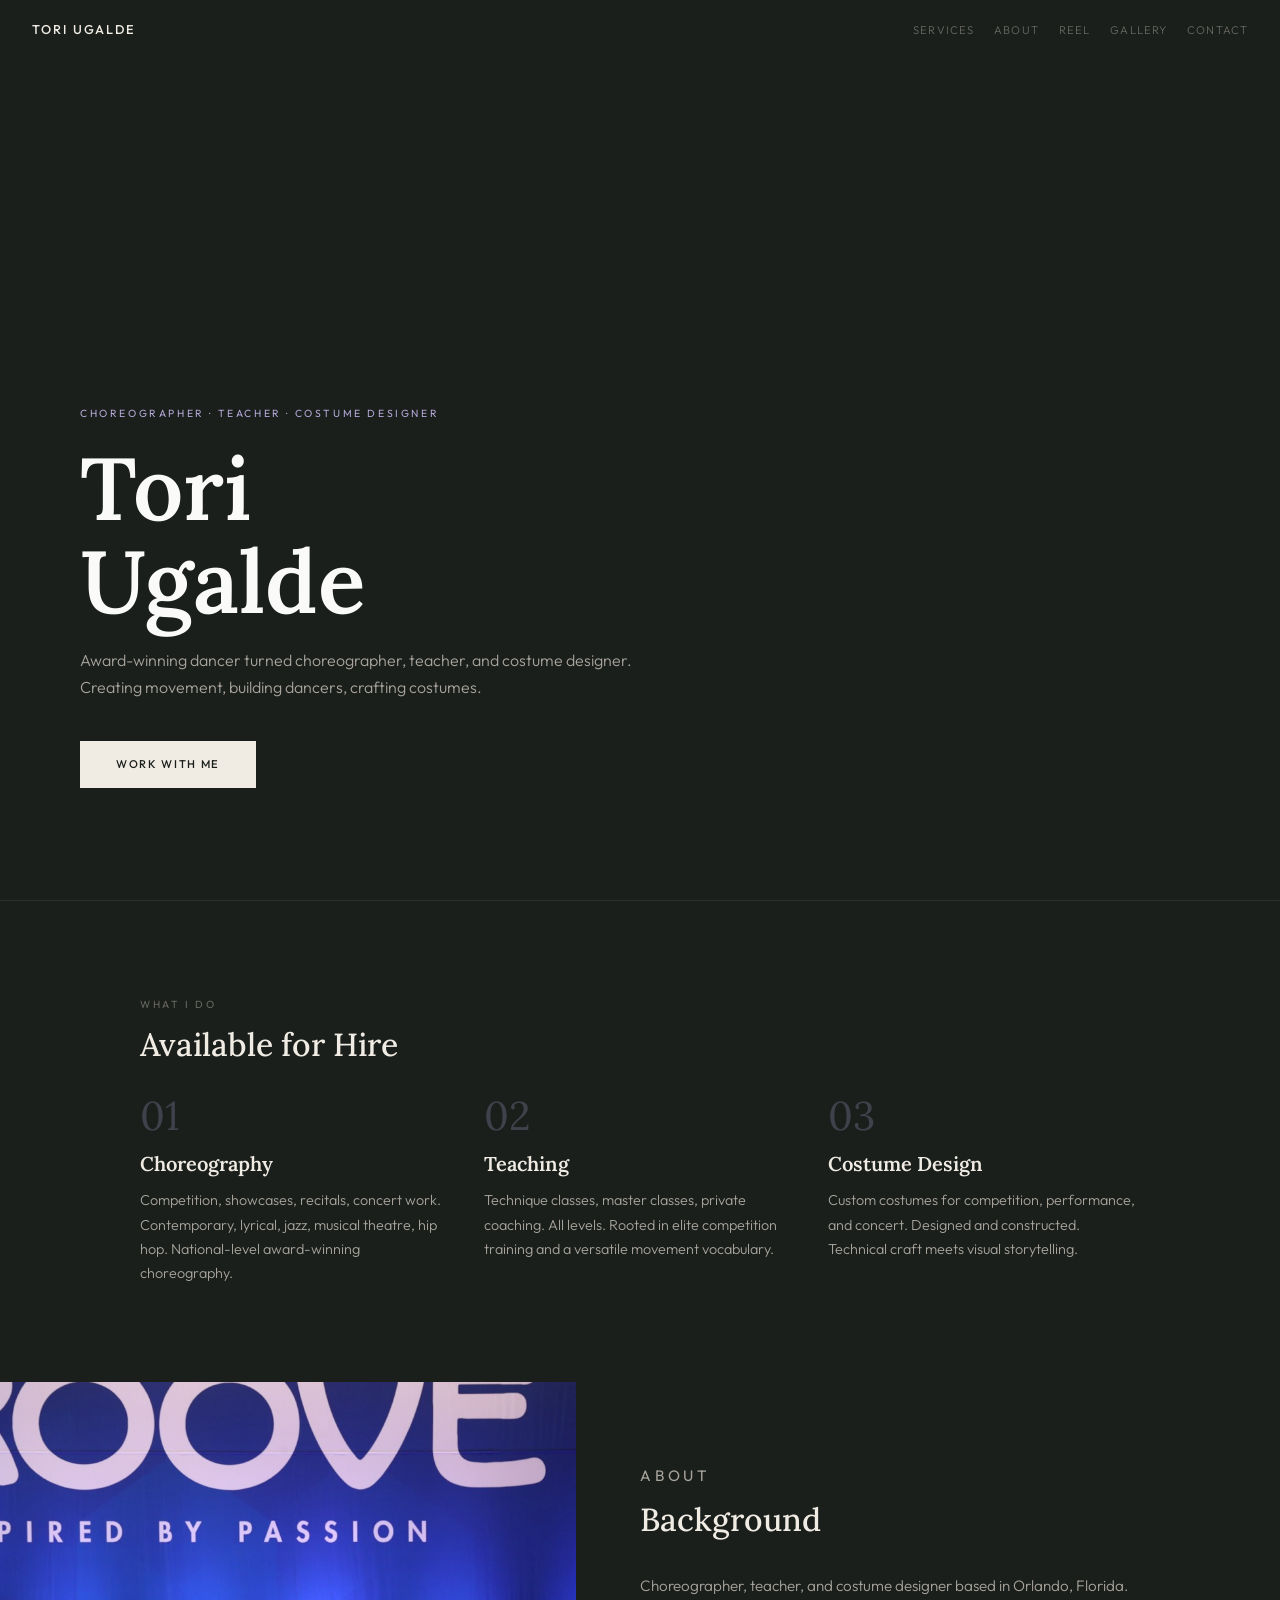
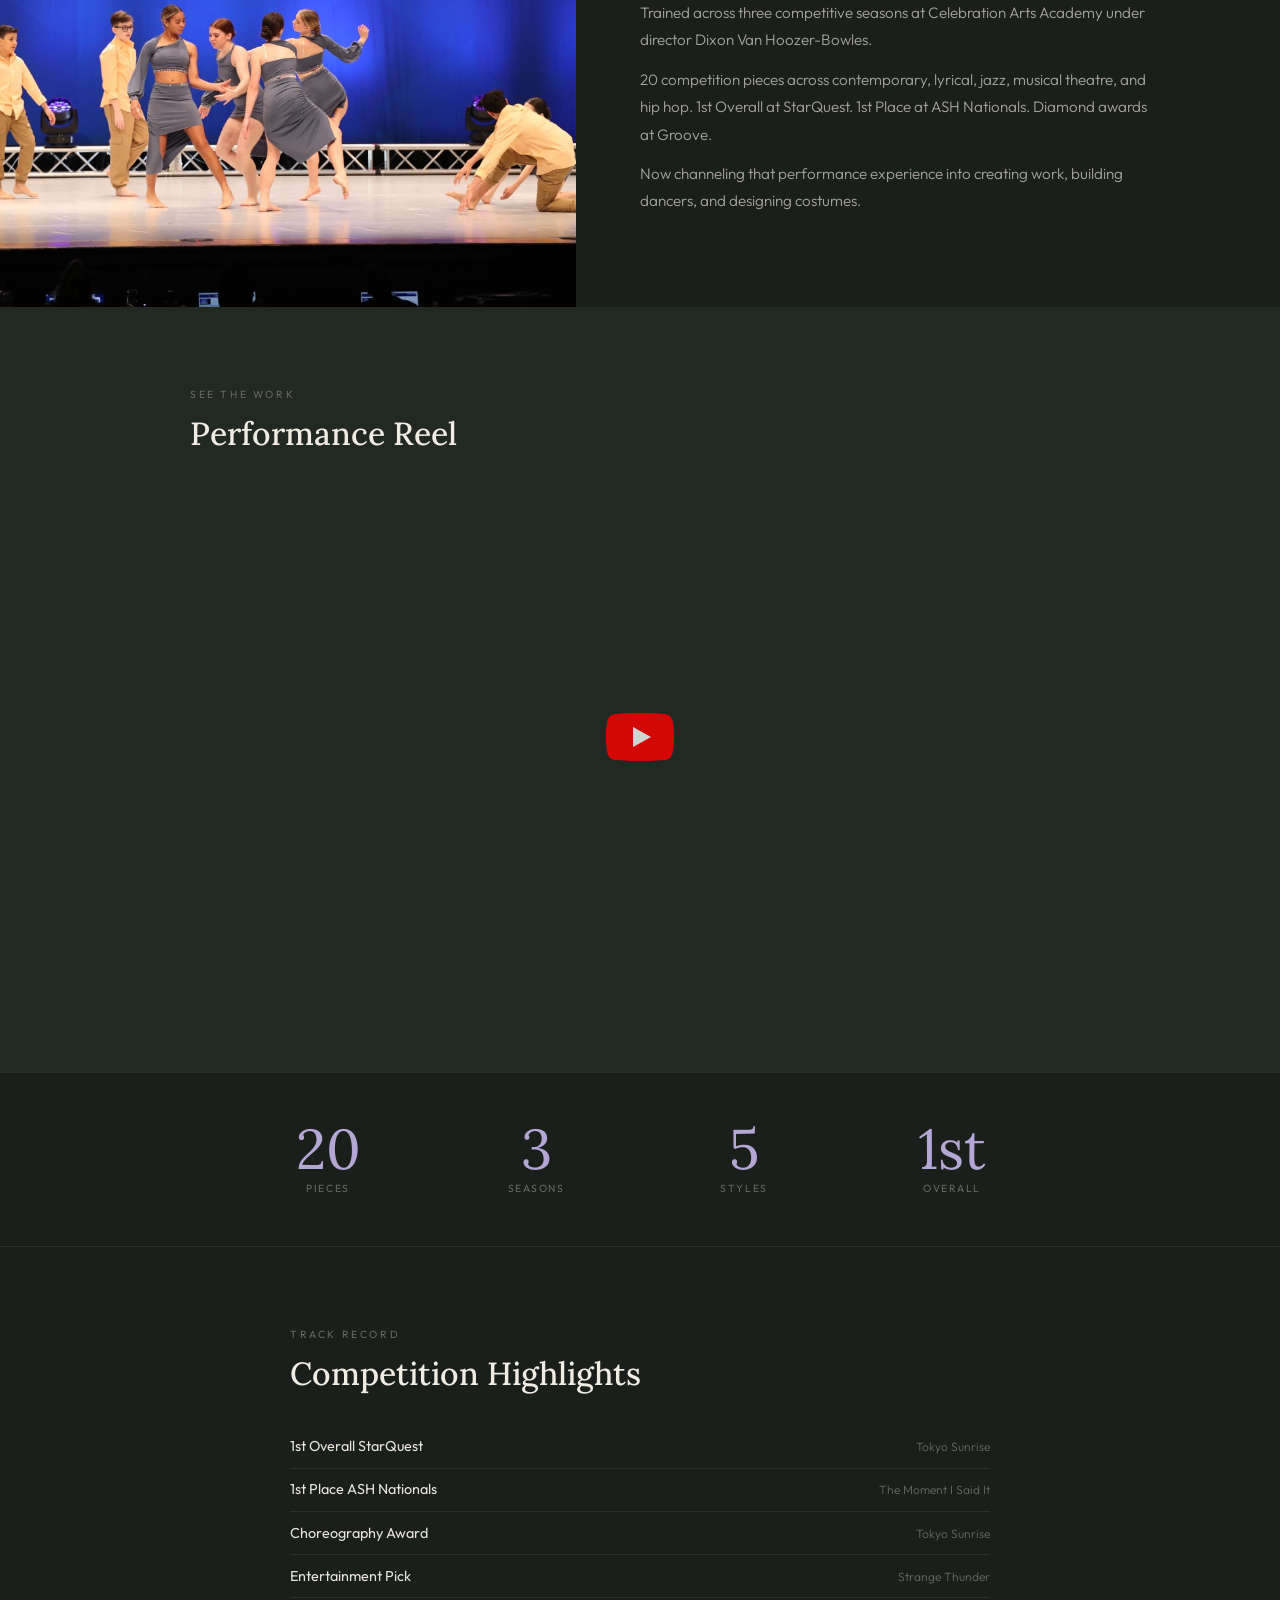
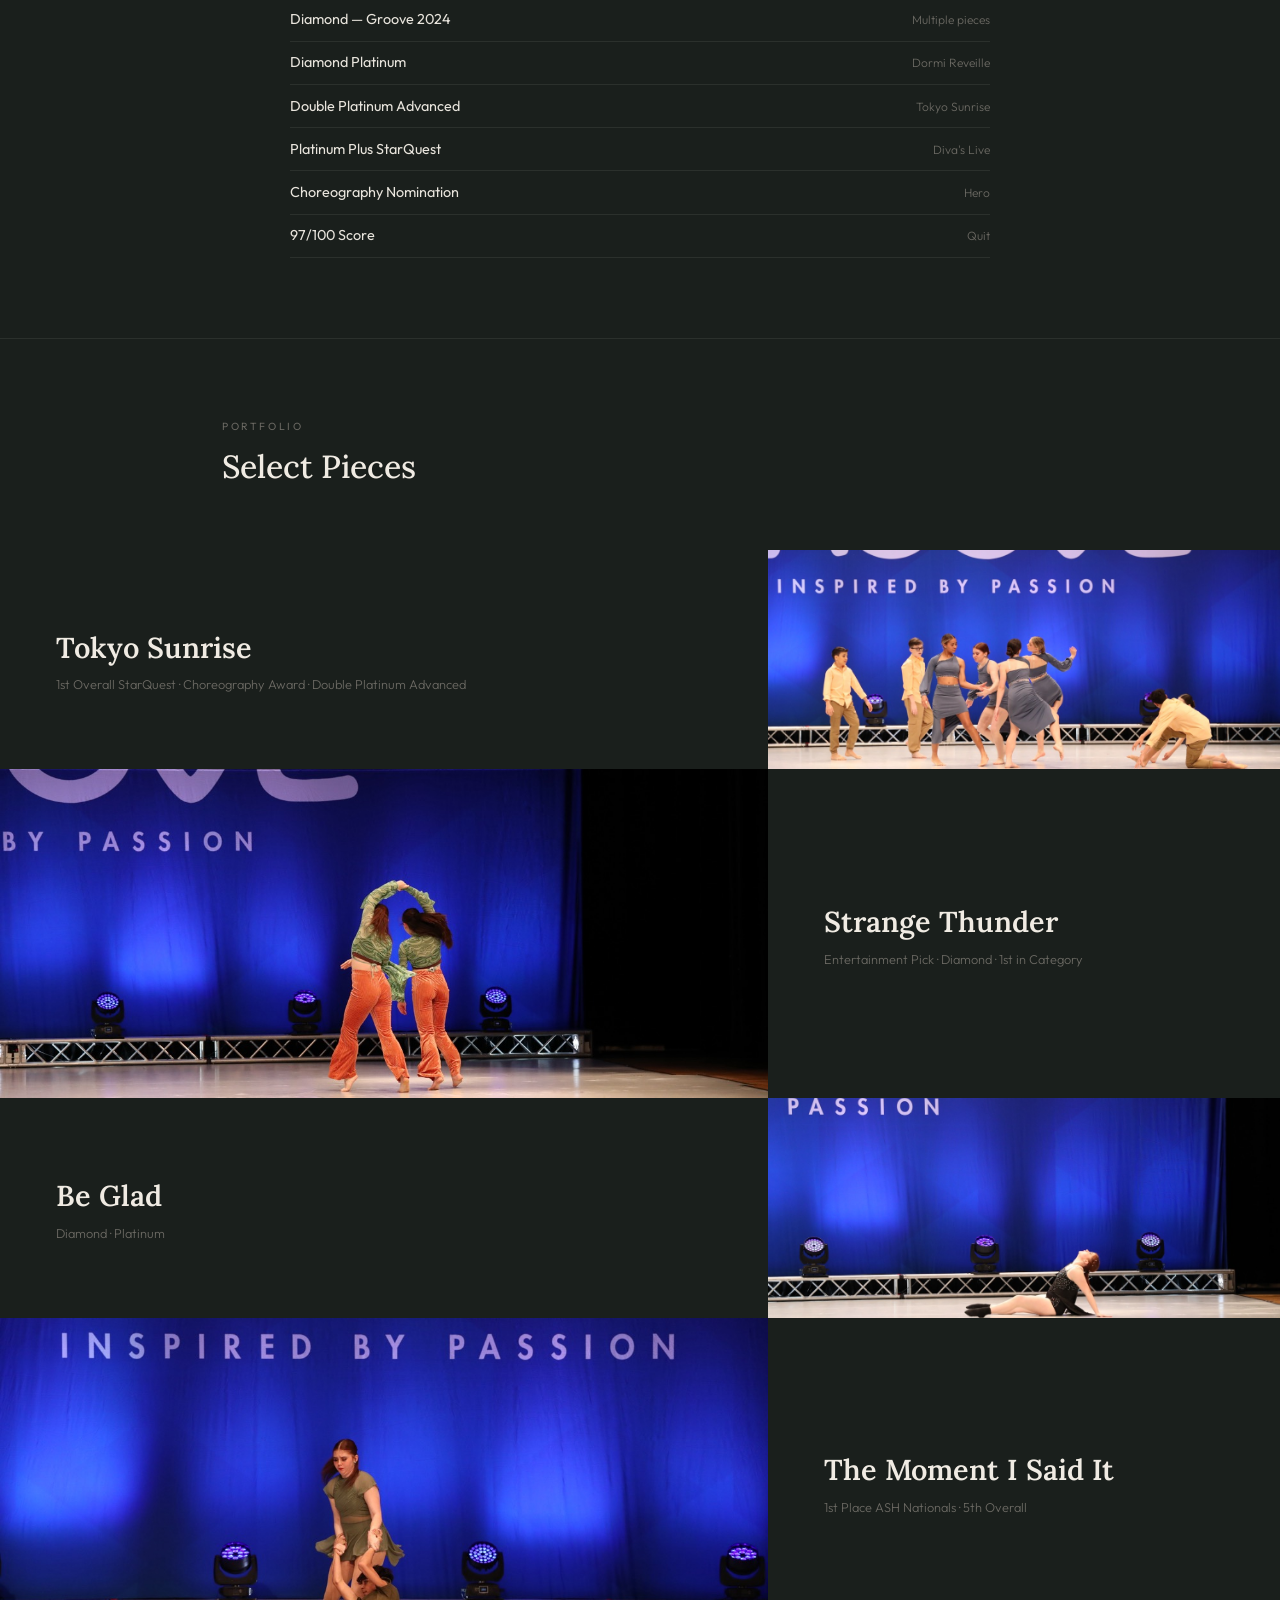
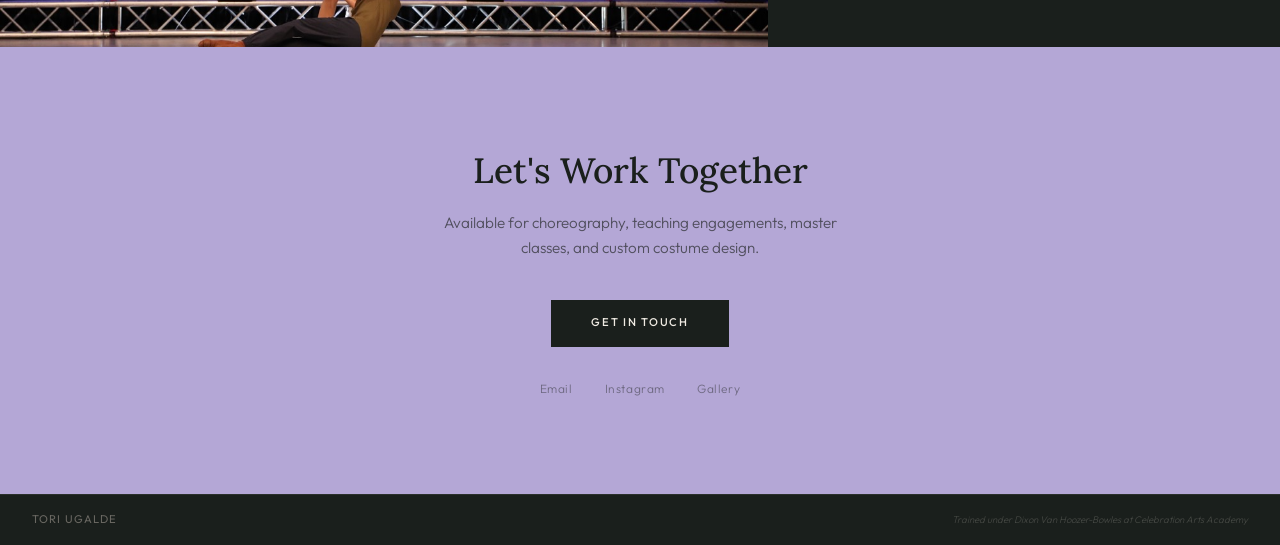
==== commit 1d3bce18: "redesign: dark theme — moody professional portfolio, split-screen about, lavender CTA, no cards" ====
--- a/index.html
+++ b/index.html
@@ -5,16 +5,16 @@
   <meta name="viewport" content="width=device-width, initial-scale=1.0">
   <title>Tori Ugalde — Choreographer, Teacher, Costume Designer</title>
   <meta name="description" content="Tori Ugalde — choreographer, dance teacher, and costume designer based in Orlando, FL. Available for choreography, teaching, and costume design.">
+  <meta name="theme-color" content="#1A1F1C">
 
   <meta property="og:title" content="Tori Ugalde — Choreographer, Teacher, Costume Designer">
-  <meta property="og:description" content="Choreographer, teacher, and costume designer. 1st Overall StarQuest, ASH Nationals champion. Available for hire.">
+  <meta property="og:description" content="Choreographer, teacher, and costume designer. Available for hire.">
   <meta property="og:type" content="website">
-  <meta property="og:image" content="images/photos/bio-portrait.jpg">
 
   <link rel="preload" href="images/hero/hero-loop.mp4" as="video" type="video/mp4">
   <link rel="preconnect" href="https://fonts.googleapis.com">
   <link rel="preconnect" href="https://fonts.gstatic.com" crossorigin>
-  <link href="https://fonts.googleapis.com/css2?family=Lora:ital,wght@0,400;0,500;0,600;1,400;1,500&family=Outfit:wght@300;400;500;600&display=swap" rel="stylesheet">
+  <link href="https://fonts.googleapis.com/css2?family=Lora:ital,wght@0,400;0,500;0,600;1,400&family=Outfit:wght@300;400;500;600&display=swap" rel="stylesheet">
 
   <link rel="stylesheet" href="css/style.css">
 </head>
@@ -27,13 +27,12 @@
       <li><a href="#services">Services</a></li>
       <li><a href="#about">About</a></li>
       <li><a href="#reel">Reel</a></li>
-      <li><a href="#experience">Experience</a></li>
       <li><a href="gallery.html">Gallery</a></li>
       <li><a href="#contact">Contact</a></li>
     </ul>
   </nav>
 
-  <!-- Hero — professional intro with CTA -->
+  <!-- Hero -->
   <section class="hero">
     <video class="hero-video" autoplay muted loop playsinline preload="auto">
       <source src="images/hero/hero-loop.mp4" type="video/mp4">
@@ -41,98 +40,98 @@
     <div class="hero-overlay"></div>
     <div class="hero-content">
       <p class="hero-label">Choreographer &middot; Teacher &middot; Costume Designer</p>
-      <h1 class="hero-name">Tori Ugalde</h1>
+      <h1 class="hero-name">Tori<br>Ugalde</h1>
       <p class="hero-tagline">Award-winning dancer turned choreographer, teacher, and costume designer. Creating movement, building dancers, crafting costumes.</p>
       <a href="#contact" class="hero-cta">Work With Me</a>
     </div>
   </section>
 
-  <!-- Services — what she offers -->
+  <!-- Services -->
   <section id="services" class="services reveal">
     <div class="services-inner">
-      <p class="section-label">What I Do</p>
-      <h2 class="section-heading">Available for Hire</h2>
+      <p class="label">What I Do</p>
+      <h2 class="heading">Available for Hire</h2>
       <div class="services-grid">
-
-        <div class="service-card">
+        <div>
+          <div class="service-number">01</div>
           <h3 class="service-title">Choreography</h3>
-          <p class="service-desc">Competition pieces, showcases, recitals, and concert work. Contemporary, lyrical, jazz, musical theatre, and hip hop. Award-winning choreography across national competition circuits.</p>
+          <p class="service-desc">Competition, showcases, recitals, concert work. Contemporary, lyrical, jazz, musical theatre, hip hop. National-level award-winning choreography.</p>
         </div>
-
-        <div class="service-card">
+        <div>
+          <div class="service-number">02</div>
           <h3 class="service-title">Teaching</h3>
-          <p class="service-desc">Technique classes, master classes, and private coaching for dancers of all levels. Training rooted in 3 seasons of elite competition and a versatile movement vocabulary.</p>
+          <p class="service-desc">Technique classes, master classes, private coaching. All levels. Rooted in elite competition training and a versatile movement vocabulary.</p>
         </div>
-
-        <div class="service-card">
+        <div>
+          <div class="service-number">03</div>
           <h3 class="service-title">Costume Design</h3>
-          <p class="service-desc">Custom dance costumes designed and constructed for competition, performance, and concert. Merging technical craft with visual storytelling.</p>
+          <p class="service-desc">Custom costumes for competition, performance, and concert. Designed and constructed. Technical craft meets visual storytelling.</p>
         </div>
-
       </div>
     </div>
   </section>
 
-  <!-- About — brief and professional -->
+  <!-- About — split screen -->
   <section id="about" class="about reveal">
-    <div class="about-inner">
-      <img class="about-photo" src="images/photos/bio-portrait.jpg" alt="Tori Ugalde">
-      <div class="about-text">
-        <p class="section-label">About</p>
-        <h2 class="section-heading">Background</h2>
-        <p>Tori Ugalde is a choreographer, teacher, and costume designer based in Orlando, Florida. She trained across three competitive seasons at Celebration Arts Academy under director and choreographer Dixon Van Hoozer-Bowles, performing 20 pieces across contemporary, lyrical, jazz, musical theatre, and hip hop.</p>
-        <p>Her competition record includes 1st Overall at StarQuest, 1st Place at ASH Nationals, and Diamond awards at Groove. Now she channels that performance experience into choreography, teaching, and costume design — building the next generation of dancers while continuing to create.</p>
-      </div>
+    <img class="about-image" src="images/photos/bio-portrait.jpg" alt="Tori Ugalde">
+    <div class="about-text">
+      <p class="label">About</p>
+      <h2 class="heading">Background</h2>
+      <p>Choreographer, teacher, and costume designer based in Orlando, Florida. Trained across three competitive seasons at Celebration Arts Academy under director Dixon Van Hoozer-Bowles.</p>
+      <p>20 competition pieces across contemporary, lyrical, jazz, musical theatre, and hip hop. 1st Overall at StarQuest. 1st Place at ASH Nationals. Diamond awards at Groove.</p>
+      <p>Now channeling that performance experience into creating work, building dancers, and designing costumes.</p>
     </div>
   </section>
 
   <!-- Reel -->
   <section id="reel" class="reel reveal">
-    <div style="max-width: 900px; margin: 0 auto;">
-      <p class="section-label">See My Work</p>
-      <h2 class="section-heading">Performance Reel</h2>
+    <div class="reel-inner">
+      <p class="label">See the Work</p>
+      <h2 class="heading">Performance Reel</h2>
       <div class="reel-embed">
         <div class="yt-lazy" data-video-id="YOUTUBE_VIDEO_ID" style="position:absolute;top:0;left:0;width:100%;height:100%;"></div>
       </div>
     </div>
   </section>
 
-  <!-- Experience — stats + highlights -->
-  <section id="experience" class="experience reveal">
+  <!-- Stats -->
+  <div class="stats">
+    <div class="stats-inner">
+      <div class="stat">
+        <div class="stat-number">20</div>
+        <div class="stat-label">Pieces</div>
+      </div>
+      <div class="stat">
+        <div class="stat-number">3</div>
+        <div class="stat-label">Seasons</div>
+      </div>
+      <div class="stat">
+        <div class="stat-number">5</div>
+        <div class="stat-label">Styles</div>
+      </div>
+      <div class="stat">
+        <div class="stat-number">1st</div>
+        <div class="stat-label">Overall</div>
+      </div>
+    </div>
+  </div>
+
+  <!-- Experience -->
+  <section class="experience reveal">
     <div class="experience-inner">
-      <p class="section-label">Track Record</p>
-      <h2 class="section-heading">Competition Experience</h2>
-
-      <div class="experience-stats">
-        <div class="stat">
-          <div class="stat-number">20</div>
-          <div class="stat-label">Pieces</div>
-        </div>
-        <div class="stat">
-          <div class="stat-number">3</div>
-          <div class="stat-label">Seasons</div>
-        </div>
-        <div class="stat">
-          <div class="stat-number">5</div>
-          <div class="stat-label">Styles</div>
-        </div>
-        <div class="stat">
-          <div class="stat-number">1st</div>
-          <div class="stat-label">Overall</div>
-        </div>
-      </div>
-
-      <ul class="experience-highlights">
-        <li><span class="highlight-award">1st Overall StarQuest</span><span class="highlight-piece">Tokyo Sunrise</span></li>
-        <li><span class="highlight-award">1st Place ASH Nationals</span><span class="highlight-piece">The Moment I Said It</span></li>
-        <li><span class="highlight-award">Choreography Award (Groove)</span><span class="highlight-piece">Tokyo Sunrise</span></li>
-        <li><span class="highlight-award">Entertainment Pick (ASH)</span><span class="highlight-piece">Strange Thunder</span></li>
-        <li><span class="highlight-award">Diamond — Groove 2024</span><span class="highlight-piece">Multiple pieces</span></li>
-        <li><span class="highlight-award">Diamond Platinum (Showstopper)</span><span class="highlight-piece">Dormi Reveille</span></li>
-        <li><span class="highlight-award">Double Platinum Advanced</span><span class="highlight-piece">Tokyo Sunrise</span></li>
-        <li><span class="highlight-award">Platinum Plus StarQuest</span><span class="highlight-piece">Diva's Live</span></li>
-        <li><span class="highlight-award">Choreography Nomination</span><span class="highlight-piece">Hero</span></li>
-        <li><span class="highlight-award">97/100 Score</span><span class="highlight-piece">Quit (2020 Camp)</span></li>
+      <p class="label">Track Record</p>
+      <h2 class="heading">Competition Highlights</h2>
+      <ul class="experience-list">
+        <li><span class="exp-award">1st Overall StarQuest</span><span class="exp-piece">Tokyo Sunrise</span></li>
+        <li><span class="exp-award">1st Place ASH Nationals</span><span class="exp-piece">The Moment I Said It</span></li>
+        <li><span class="exp-award">Choreography Award</span><span class="exp-piece">Tokyo Sunrise</span></li>
+        <li><span class="exp-award">Entertainment Pick</span><span class="exp-piece">Strange Thunder</span></li>
+        <li><span class="exp-award">Diamond — Groove 2024</span><span class="exp-piece">Multiple pieces</span></li>
+        <li><span class="exp-award">Diamond Platinum</span><span class="exp-piece">Dormi Reveille</span></li>
+        <li><span class="exp-award">Double Platinum Advanced</span><span class="exp-piece">Tokyo Sunrise</span></li>
+        <li><span class="exp-award">Platinum Plus StarQuest</span><span class="exp-piece">Diva's Live</span></li>
+        <li><span class="exp-award">Choreography Nomination</span><span class="exp-piece">Hero</span></li>
+        <li><span class="exp-award">97/100 Score</span><span class="exp-piece">Quit</span></li>
       </ul>
     </div>
   </section>
@@ -140,12 +139,12 @@
   <!-- Featured Work -->
   <section class="featured reveal">
     <div class="featured-header">
-      <p class="section-label">Portfolio</p>
-      <h2 class="section-heading">Select Pieces</h2>
+      <p class="label">Portfolio</p>
+      <h2 class="heading">Select Pieces</h2>
     </div>
 
     <div class="featured-piece">
-      <img class="featured-img" data-src="images/photos/tokyo-sunrise-1.jpg" src="data:image/svg+xml,%3Csvg xmlns='http://www.w3.org/2000/svg' viewBox='0 0 16 10'%3E%3C/svg%3E" alt="Tokyo Sunrise">
+      <img class="featured-img" data-src="images/photos/tokyo-sunrise-1.jpg" src="data:image/svg+xml,%3Csvg xmlns='http://www.w3.org/2000/svg' viewBox='0 0 21 9'%3E%3C/svg%3E" alt="Tokyo Sunrise">
       <div class="featured-text">
         <h3 class="featured-name">Tokyo Sunrise</h3>
         <p class="featured-awards">1st Overall StarQuest &middot; Choreography Award &middot; Double Platinum Advanced</p>
@@ -153,35 +152,35 @@
     </div>
 
     <div class="featured-piece">
-      <img class="featured-img" data-src="images/photos/strange-thunder-1.jpg" src="data:image/svg+xml,%3Csvg xmlns='http://www.w3.org/2000/svg' viewBox='0 0 16 10'%3E%3C/svg%3E" alt="Strange Thunder">
+      <img class="featured-img" data-src="images/photos/strange-thunder-1.jpg" src="data:image/svg+xml,%3Csvg xmlns='http://www.w3.org/2000/svg' viewBox='0 0 21 9'%3E%3C/svg%3E" alt="Strange Thunder">
       <div class="featured-text">
         <h3 class="featured-name">Strange Thunder</h3>
-        <p class="featured-awards">Entertainment Pick (ASH) &middot; Diamond (Groove) &middot; 1st in Category</p>
+        <p class="featured-awards">Entertainment Pick &middot; Diamond &middot; 1st in Category</p>
       </div>
     </div>
 
     <div class="featured-piece">
-      <img class="featured-img" data-src="images/photos/be-glad-1.jpg" src="data:image/svg+xml,%3Csvg xmlns='http://www.w3.org/2000/svg' viewBox='0 0 16 10'%3E%3C/svg%3E" alt="Be Glad">
+      <img class="featured-img" data-src="images/photos/be-glad-1.jpg" src="data:image/svg+xml,%3Csvg xmlns='http://www.w3.org/2000/svg' viewBox='0 0 21 9'%3E%3C/svg%3E" alt="Be Glad">
       <div class="featured-text">
         <h3 class="featured-name">Be Glad</h3>
-        <p class="featured-awards">Diamond (Groove) &middot; Platinum (StarQuest)</p>
+        <p class="featured-awards">Diamond &middot; Platinum</p>
       </div>
     </div>
 
     <div class="featured-piece">
-      <img class="featured-img" data-src="images/photos/the-moment-1.jpg" src="data:image/svg+xml,%3Csvg xmlns='http://www.w3.org/2000/svg' viewBox='0 0 16 10'%3E%3C/svg%3E" alt="The Moment I Said It">
+      <img class="featured-img" data-src="images/photos/the-moment-1.jpg" src="data:image/svg+xml,%3Csvg xmlns='http://www.w3.org/2000/svg' viewBox='0 0 21 9'%3E%3C/svg%3E" alt="The Moment I Said It">
       <div class="featured-text">
         <h3 class="featured-name">The Moment I Said It</h3>
-        <p class="featured-awards">1st Place ASH Nationals &middot; 5th Overall (Groove)</p>
+        <p class="featured-awards">1st Place ASH Nationals &middot; 5th Overall</p>
       </div>
     </div>
   </section>
 
-  <!-- CTA / Contact — prominent -->
+  <!-- CTA -->
   <section id="contact" class="cta">
     <h2 class="cta-heading">Let's Work Together</h2>
     <p class="cta-text">Available for choreography, teaching engagements, master classes, and custom costume design.</p>
-    <a href="mailto:email@example.com" class="cta-email">Get in Touch</a>
+    <a href="mailto:email@example.com" class="cta-button">Get in Touch</a>
     <div class="cta-links">
       <a href="mailto:email@example.com">Email</a>
       <a href="https://instagram.com/" target="_blank" rel="noopener">Instagram</a>
--- a/css/style.css
+++ b/css/style.css
@@ -1,28 +1,29 @@
 /* ═══════════════════════════════════════════════════════
    Tori Ugalde — Choreographer / Teacher / Costume Designer
-   Palette: lavender, dark green, warm brown
-   Vibe: professional portfolio — HIRE ME energy
+   DARK THEME — moody, professional, hire-me energy
    ═══════════════════════════════════════════════════════ */
 
 *, *::before, *::after { margin: 0; padding: 0; box-sizing: border-box; }
 
 :root {
+  --bg: #1A1F1C;
+  --bg-elevated: #222822;
+  --bg-accent: #2D352E;
   --lavender: #B4A7D6;
   --lavender-light: #D0C8E8;
-  --lavender-dark: #8A7DB8;
-  --green: #2D5A3D;
-  --green-light: #3D7A53;
-  --brown: #8B6F47;
-  --brown-light: #A8895F;
-  --cream: #FAF7F2;
-  --cream-dark: #F0EBE3;
-  --text-primary: #2A3A2E;
-  --text-secondary: #5A6A5E;
-  --text-light: #8A9A8E;
+  --lavender-muted: rgba(180, 167, 214, 0.15);
+  --green: #5DB97A;
+  --green-dark: #2D5A3D;
+  --brown: #C4A97D;
+  --cream: #F0EBE3;
+  --white: #FAFAF8;
+  --text-primary: #E8E4DC;
+  --text-secondary: #A8A49C;
+  --text-muted: #6A6862;
+  --border: rgba(240, 235, 227, 0.08);
 
   --font-display: 'Lora', 'Georgia', serif;
   --font-body: 'Outfit', 'Helvetica Neue', sans-serif;
-
   --transition: 0.3s ease;
 }
 
@@ -32,16 +33,16 @@
   font-family: var(--font-body);
   font-weight: 300;
   color: var(--text-primary);
-  background: var(--cream);
+  background: var(--bg);
   line-height: 1.6;
   -webkit-font-smoothing: antialiased;
 }
 
 img { max-width: 100%; height: auto; display: block; }
-a { color: var(--lavender-dark); text-decoration: none; transition: color var(--transition); }
-a:hover { color: var(--green); }
-
-/* ── Nav — clean, professional ────────────────────────── */
+a { color: var(--lavender); text-decoration: none; transition: color var(--transition); }
+a:hover { color: var(--lavender-light); }
+
+/* ── Nav — floating pill ──────────────────────────────── */
 .nav {
   position: fixed;
   top: 0;
@@ -52,51 +53,49 @@
   display: flex;
   justify-content: space-between;
   align-items: center;
-  transition: background var(--transition), box-shadow var(--transition);
+  transition: background var(--transition);
 }
 
 .nav.scrolled {
-  background: rgba(250, 247, 242, 0.97);
+  background: rgba(26, 31, 28, 0.95);
   backdrop-filter: blur(12px);
-  box-shadow: 0 1px 15px rgba(45, 90, 61, 0.06);
+  border-bottom: 1px solid var(--border);
 }
 
 .nav-name {
-  font-family: var(--font-display);
-  font-size: 1.1rem;
-  font-weight: 600;
+  font-family: var(--font-body);
+  font-size: 0.8rem;
+  font-weight: 500;
   color: var(--cream);
-  letter-spacing: 0.03em;
+  letter-spacing: 0.15em;
+  text-transform: uppercase;
+}
+
+.nav-links {
+  display: flex;
+  gap: 1.25rem;
+  list-style: none;
+}
+
+.nav-links a {
+  font-size: 0.7rem;
+  font-weight: 300;
+  letter-spacing: 0.1em;
+  text-transform: uppercase;
+  color: var(--text-muted);
   transition: color var(--transition);
 }
 
-.nav.scrolled .nav-name { color: var(--green); }
-
-.nav-links {
-  display: flex;
-  gap: 1.5rem;
-  list-style: none;
-}
-
-.nav-links a {
-  font-size: 0.75rem;
-  font-weight: 400;
-  letter-spacing: 0.1em;
-  text-transform: uppercase;
-  color: rgba(250, 247, 242, 0.75);
-  transition: color var(--transition);
-}
-
-.nav.scrolled .nav-links a { color: var(--text-light); }
-.nav-links a:hover { color: var(--lavender); }
-
-/* ── Hero — bold professional intro ───────────────────── */
+.nav-links a:hover { color: var(--cream); }
+
+/* ── Hero — cinematic, left-weighted ──────────────────── */
 .hero {
   position: relative;
   height: 100vh;
-  min-height: 650px;
-  display: flex;
-  align-items: center;
+  height: 100svh;
+  min-height: 600px;
+  display: flex;
+  align-items: flex-end;
   overflow: hidden;
 }
 
@@ -113,92 +112,86 @@
   inset: 0;
   background: linear-gradient(
     to right,
-    rgba(45, 90, 61, 0.85) 0%,
-    rgba(45, 90, 61, 0.6) 40%,
-    rgba(42, 58, 46, 0.3) 100%
+    rgba(26, 31, 28, 0.92) 0%,
+    rgba(26, 31, 28, 0.7) 35%,
+    rgba(26, 31, 28, 0.35) 100%
   );
 }
 
 .hero-content {
   position: relative;
   z-index: 2;
-  padding: 0 2rem;
-  max-width: 650px;
+  padding: 0 2rem 5rem;
+  max-width: 600px;
 }
 
 .hero-label {
-  font-family: var(--font-body);
-  font-size: 0.7rem;
+  font-size: 0.65rem;
   font-weight: 400;
-  letter-spacing: 0.2em;
-  text-transform: uppercase;
-  color: var(--lavender-light);
-  margin-bottom: 1rem;
+  letter-spacing: 0.25em;
+  text-transform: uppercase;
+  color: var(--lavender);
+  margin-bottom: 1.25rem;
 }
 
 .hero-name {
   font-family: var(--font-display);
-  font-size: 3.2rem;
+  font-size: 3rem;
   font-weight: 600;
-  color: #fff;
-  line-height: 1.1;
-  margin-bottom: 1rem;
+  color: var(--white);
+  line-height: 1.05;
+  margin-bottom: 1.25rem;
 }
 
 .hero-tagline {
-  font-family: var(--font-body);
-  font-size: 1.1rem;
+  font-size: 1rem;
   font-weight: 300;
-  color: rgba(255, 255, 255, 0.8);
-  line-height: 1.6;
-  margin-bottom: 2rem;
-  max-width: 480px;
+  color: var(--text-secondary);
+  line-height: 1.7;
+  margin-bottom: 2.5rem;
 }
 
 .hero-cta {
   display: inline-block;
-  font-family: var(--font-body);
-  font-size: 0.8rem;
+  font-size: 0.7rem;
   font-weight: 500;
-  letter-spacing: 0.1em;
-  text-transform: uppercase;
-  color: var(--green);
+  letter-spacing: 0.15em;
+  text-transform: uppercase;
+  color: var(--bg);
   background: var(--cream);
-  padding: 0.85rem 2rem;
-  border-radius: 2px;
-  transition: background var(--transition), color var(--transition), transform var(--transition);
+  padding: 0.9rem 2.25rem;
+  transition: background var(--transition), transform var(--transition);
 }
 
 .hero-cta:hover {
-  background: var(--lavender-light);
-  color: var(--green);
+  background: var(--lavender);
+  color: var(--bg);
   transform: translateY(-2px);
 }
 
-/* ── Section shared ───────────────────────────────────── */
-.section-label {
-  font-family: var(--font-body);
-  font-size: 0.7rem;
+/* ── Shared label/heading ─────────────────────────────── */
+.label {
+  font-size: 0.65rem;
   font-weight: 400;
-  letter-spacing: 0.2em;
-  text-transform: uppercase;
-  color: var(--text-light);
+  letter-spacing: 0.25em;
+  text-transform: uppercase;
+  color: var(--text-muted);
   margin-bottom: 0.75rem;
 }
 
-.section-heading {
-  font-family: var(--font-display);
-  font-size: 2rem;
+.heading {
+  font-family: var(--font-display);
+  font-size: 1.75rem;
   font-weight: 500;
-  color: var(--green);
+  color: var(--cream);
   line-height: 1.2;
-  margin-bottom: 1.5rem;
-}
-
-/* ── Services — what she offers ───────────────────────── */
+  margin-bottom: 2rem;
+}
+
+/* ── Services — three columns, no cards ───────────────── */
 .services {
-  padding: 5rem 2rem;
-  background: var(--cream);
+  padding: 6rem 2rem;
+  border-top: 1px solid var(--border);
 }
 
 .services-inner {
@@ -209,82 +202,79 @@
 .services-grid {
   display: grid;
   grid-template-columns: 1fr;
-  gap: 2rem;
-  margin-top: 2rem;
-}
-
-.service-card {
-  padding: 2rem;
-  background: #fff;
-  border-left: 3px solid var(--lavender);
-  transition: border-color var(--transition), box-shadow var(--transition);
-}
-
-.service-card:hover {
-  border-color: var(--green);
-  box-shadow: 0 4px 20px rgba(45, 90, 61, 0.08);
+  gap: 3rem;
+  margin-top: 1rem;
+}
+
+.service-number {
+  font-family: var(--font-display);
+  font-size: 2.5rem;
+  font-weight: 300;
+  color: var(--lavender-muted);
+  color: rgba(180, 167, 214, 0.25);
+  line-height: 1;
+  margin-bottom: 0.75rem;
 }
 
 .service-title {
   font-family: var(--font-display);
-  font-size: 1.3rem;
+  font-size: 1.25rem;
   font-weight: 600;
-  color: var(--green);
+  color: var(--cream);
   margin-bottom: 0.5rem;
 }
 
 .service-desc {
-  font-size: 0.95rem;
+  font-size: 0.9rem;
   color: var(--text-secondary);
   line-height: 1.7;
 }
 
-/* ── About — brief, professional ──────────────────────── */
+/* ── About — split screen ─────────────────────────────── */
 .about {
-  padding: 5rem 2rem;
-  background: var(--cream-dark);
-}
-
-.about-inner {
-  max-width: 900px;
-  margin: 0 auto;
   display: grid;
   grid-template-columns: 1fr;
-  gap: 2.5rem;
-  align-items: start;
-}
-
-.about-photo {
+  min-height: 0;
+}
+
+.about-image {
   width: 100%;
-  max-width: 300px;
-  border-radius: 2px;
-  box-shadow: 0 8px 30px rgba(45, 90, 61, 0.1);
+  height: 300px;
+  object-fit: cover;
+}
+
+.about-text {
+  padding: 4rem 2rem;
+  display: flex;
+  flex-direction: column;
+  justify-content: center;
 }
 
 .about-text p {
-  font-size: 1rem;
+  font-size: 0.95rem;
   line-height: 1.8;
   color: var(--text-secondary);
   margin-bottom: 0.75rem;
-}
-
-/* ── Reel — dark, cinematic ───────────────────────────── */
+  max-width: 520px;
+}
+
+/* ── Reel — full width, minimal ───────────────────────── */
 .reel {
   padding: 5rem 2rem;
-  background: var(--green);
-}
-
-.reel .section-label { color: var(--lavender-light); }
-.reel .section-heading { color: var(--cream); }
+  background: var(--bg-elevated);
+}
+
+.reel-inner {
+  max-width: 900px;
+  margin: 0 auto;
+}
 
 .reel-embed {
   position: relative;
   width: 100%;
-  max-width: 850px;
-  margin: 0 auto;
   padding-bottom: 56.25%;
-  border-radius: 2px;
   overflow: hidden;
+  margin-top: 0.5rem;
 }
 
 .reel-embed iframe {
@@ -296,81 +286,83 @@
   border: none;
 }
 
-/* ── Experience — resume-style ────────────────────────── */
+/* ── Stats bar ────────────────────────────────────────── */
+.stats {
+  padding: 3rem 2rem;
+  border-top: 1px solid var(--border);
+  border-bottom: 1px solid var(--border);
+}
+
+.stats-inner {
+  max-width: 800px;
+  margin: 0 auto;
+  display: grid;
+  grid-template-columns: repeat(2, 1fr);
+  gap: 2rem;
+}
+
+.stat { text-align: center; }
+
+.stat-number {
+  font-family: var(--font-display);
+  font-size: 3rem;
+  font-weight: 300;
+  color: var(--lavender);
+  line-height: 1;
+  margin-bottom: 0.25rem;
+}
+
+.stat-label {
+  font-size: 0.65rem;
+  font-weight: 400;
+  letter-spacing: 0.15em;
+  text-transform: uppercase;
+  color: var(--text-muted);
+}
+
+/* ── Experience — compact list ────────────────────────── */
 .experience {
   padding: 5rem 2rem;
-  background: var(--cream);
 }
 
 .experience-inner {
-  max-width: 800px;
+  max-width: 700px;
   margin: 0 auto;
 }
 
-.experience-stats {
-  display: grid;
-  grid-template-columns: repeat(2, 1fr);
-  gap: 1.5rem;
-  margin-bottom: 3rem;
-}
-
-.stat {
-  text-align: center;
-  padding: 1.25rem;
-}
-
-.stat-number {
-  font-family: var(--font-display);
-  font-size: 2.5rem;
-  font-weight: 600;
-  color: var(--green);
-  line-height: 1;
-  margin-bottom: 0.25rem;
-}
-
-.stat-label {
-  font-size: 0.75rem;
-  font-weight: 400;
-  letter-spacing: 0.08em;
-  text-transform: uppercase;
-  color: var(--text-light);
-}
-
-.experience-highlights {
+.experience-list {
   list-style: none;
 }
 
-.experience-highlights li {
-  padding: 0.65rem 0;
-  border-bottom: 1px solid rgba(45, 90, 61, 0.06);
+.experience-list li {
+  padding: 0.6rem 0;
+  border-bottom: 1px solid var(--border);
   display: flex;
   justify-content: space-between;
   align-items: baseline;
   gap: 1rem;
 }
 
-.highlight-award {
-  font-family: var(--font-display);
-  font-size: 1rem;
-  font-weight: 500;
+.exp-award {
+  font-size: 0.9rem;
+  font-weight: 400;
   color: var(--text-primary);
 }
 
-.highlight-piece {
-  font-size: 0.8rem;
-  color: var(--text-light);
+.exp-piece {
+  font-size: 0.75rem;
+  color: var(--text-muted);
   text-align: right;
   flex-shrink: 0;
 }
 
-/* ── Featured — select pieces ─────────────────────────── */
+/* ── Featured work — full bleed images ────────────────── */
 .featured {
-  padding: 4rem 0;
-  background: var(--cream-dark);
+  border-top: 1px solid var(--border);
 }
 
 .featured-header {
-  padding: 0 2rem 2rem;
+  padding: 5rem 2rem 2rem;
   max-width: 900px;
   margin: 0 auto;
 }
@@ -378,100 +370,93 @@
 .featured-piece {
   display: grid;
   grid-template-columns: 1fr;
-  border-top: 1px solid rgba(45, 90, 61, 0.06);
-}
-
-.featured-piece:last-child {
-  border-bottom: 1px solid rgba(45, 90, 61, 0.06);
 }
 
 .featured-img {
   width: 100%;
-  aspect-ratio: 16/10;
+  aspect-ratio: 21/9;
   object-fit: cover;
 }
 
 .featured-text {
-  padding: 1.5rem 2rem;
+  padding: 1.5rem 2rem 2.5rem;
 }
 
 .featured-name {
   font-family: var(--font-display);
-  font-size: 1.5rem;
+  font-size: 1.4rem;
   font-weight: 600;
-  color: var(--green);
-  margin-bottom: 0.35rem;
+  color: var(--cream);
+  margin-bottom: 0.3rem;
 }
 
 .featured-awards {
-  font-size: 0.85rem;
-  color: var(--text-light);
+  font-size: 0.8rem;
+  color: var(--text-muted);
   line-height: 1.5;
 }
 
-/* ── CTA / Contact — prominent ────────────────────────── */
+/* ── CTA — lavender block ─────────────────────────────── */
 .cta {
-  padding: 5rem 2rem;
-  background: var(--lavender-dark);
+  padding: 6rem 2rem;
+  background: var(--lavender);
   text-align: center;
 }
 
 .cta-heading {
   font-family: var(--font-display);
-  font-size: 2rem;
+  font-size: 2.2rem;
   font-weight: 500;
-  color: #fff;
+  color: var(--bg);
   margin-bottom: 0.75rem;
 }
 
 .cta-text {
-  font-size: 1rem;
-  color: rgba(255, 255, 255, 0.7);
-  max-width: 480px;
-  margin: 0 auto 2rem;
+  font-size: 0.95rem;
+  color: rgba(26, 31, 28, 0.65);
+  max-width: 420px;
+  margin: 0 auto 2.5rem;
   line-height: 1.6;
 }
 
-.cta-email {
+.cta-button {
   display: inline-block;
-  font-family: var(--font-body);
-  font-size: 0.85rem;
+  font-size: 0.7rem;
   font-weight: 500;
-  letter-spacing: 0.1em;
-  text-transform: uppercase;
-  color: var(--lavender-dark);
-  background: #fff;
-  padding: 0.85rem 2.5rem;
-  border-radius: 2px;
+  letter-spacing: 0.15em;
+  text-transform: uppercase;
+  color: var(--cream);
+  background: var(--bg);
+  padding: 0.9rem 2.5rem;
   transition: background var(--transition), transform var(--transition);
 }
 
-.cta-email:hover {
-  background: var(--cream);
+.cta-button:hover {
+  background: var(--green-dark);
+  color: var(--cream);
   transform: translateY(-2px);
-  color: var(--green);
 }
 
 .cta-links {
-  margin-top: 1.5rem;
+  margin-top: 2rem;
   display: flex;
   justify-content: center;
   gap: 2rem;
 }
 
 .cta-links a {
-  font-size: 0.8rem;
-  color: rgba(255, 255, 255, 0.5);
+  font-size: 0.75rem;
+  color: rgba(26, 31, 28, 0.45);
   letter-spacing: 0.05em;
 }
 
-.cta-links a:hover { color: #fff; }
-
-/* ── Footer — minimal ────────────────────────────────── */
+.cta-links a:hover { color: var(--bg); }
+
+/* ── Footer — barely there ────────────────────────────── */
 .footer {
-  background: var(--green);
-  color: var(--cream);
-  padding: 1.25rem 2rem;
+  padding: 1rem 2rem;
+  background: var(--bg);
+  border-top: 1px solid var(--border);
   display: flex;
   justify-content: space-between;
   align-items: center;
@@ -480,22 +465,23 @@
 }
 
 .footer-name {
-  font-family: var(--font-display);
-  font-size: 0.85rem;
+  font-size: 0.7rem;
   font-weight: 400;
-  letter-spacing: 0.04em;
+  letter-spacing: 0.1em;
+  text-transform: uppercase;
+  color: var(--text-muted);
 }
 
 .footer-credit {
-  font-size: 0.65rem;
-  color: rgba(250, 247, 242, 0.3);
+  font-size: 0.6rem;
+  color: rgba(240, 235, 227, 0.2);
   font-style: italic;
 }
 
 /* ── Scroll Reveal ────────────────────────────────────── */
 .reveal {
   opacity: 0;
-  transform: translateY(25px);
+  transform: translateY(20px);
   transition: opacity 0.7s ease, transform 0.7s ease;
 }
 
@@ -504,7 +490,7 @@
   transform: translateY(0);
 }
 
-/* ── YouTube Lazy Load ────────────────────────────────── */
+/* ── YouTube ──────────────────────────────────────────── */
 .yt-lazy { cursor: pointer; }
 
 .yt-lazy-thumb {
@@ -532,29 +518,44 @@
 
 /* ── Responsive ───────────────────────────────────────── */
 @media (min-width: 640px) {
-  .services-grid { grid-template-columns: repeat(3, 1fr); }
-
-  .experience-stats { grid-template-columns: repeat(4, 1fr); }
-
-  .featured-piece { grid-template-columns: 1fr 1fr; }
+  .services-grid { grid-template-columns: repeat(3, 1fr); gap: 2rem; }
+  .stats-inner { grid-template-columns: repeat(4, 1fr); }
+  .featured-img { aspect-ratio: 21/9; }
+}
+
+@media (min-width: 768px) {
+  .hero-name { font-size: 4.5rem; }
+  .hero-content { padding: 0 4rem 6rem; }
+
+  .about {
+    grid-template-columns: 45% 55%;
+  }
+  .about-image {
+    height: 100%;
+    min-height: 450px;
+  }
+  .about-text {
+    padding: 4rem 3.5rem;
+  }
+
+  .heading { font-size: 2rem; }
+  .stat-number { font-size: 3.5rem; }
+
+  .featured-text { padding: 2rem 3rem; }
+}
+
+@media (min-width: 1024px) {
+  .hero-name { font-size: 5.5rem; }
+  .hero-content { padding: 0 5rem 7rem; max-width: 750px; }
+
+  .about-text { padding: 5rem 4rem; }
+
+  .featured-piece {
+    grid-template-columns: 60% 40%;
+    align-items: center;
+  }
   .featured-piece:nth-child(even) .featured-img { order: 2; }
   .featured-piece:nth-child(even) .featured-text { order: 1; }
-}
-
-@media (min-width: 768px) {
-  .hero-name { font-size: 4rem; }
-  .hero-content { padding: 0 4rem; }
-
-  .about-inner { grid-template-columns: 260px 1fr; }
-
-  .featured-text { padding: 2rem 3rem; }
+  .featured-text { padding: 2.5rem 3.5rem; }
   .featured-name { font-size: 1.8rem; }
 }
-
-@media (min-width: 1024px) {
-  .hero-name { font-size: 4.5rem; }
-  .hero-content { max-width: 700px; padding: 0 5rem; }
-
-  .featured-piece { grid-template-columns: 55% 45%; }
-  .featured-text { padding: 2.5rem 3.5rem; }
-}
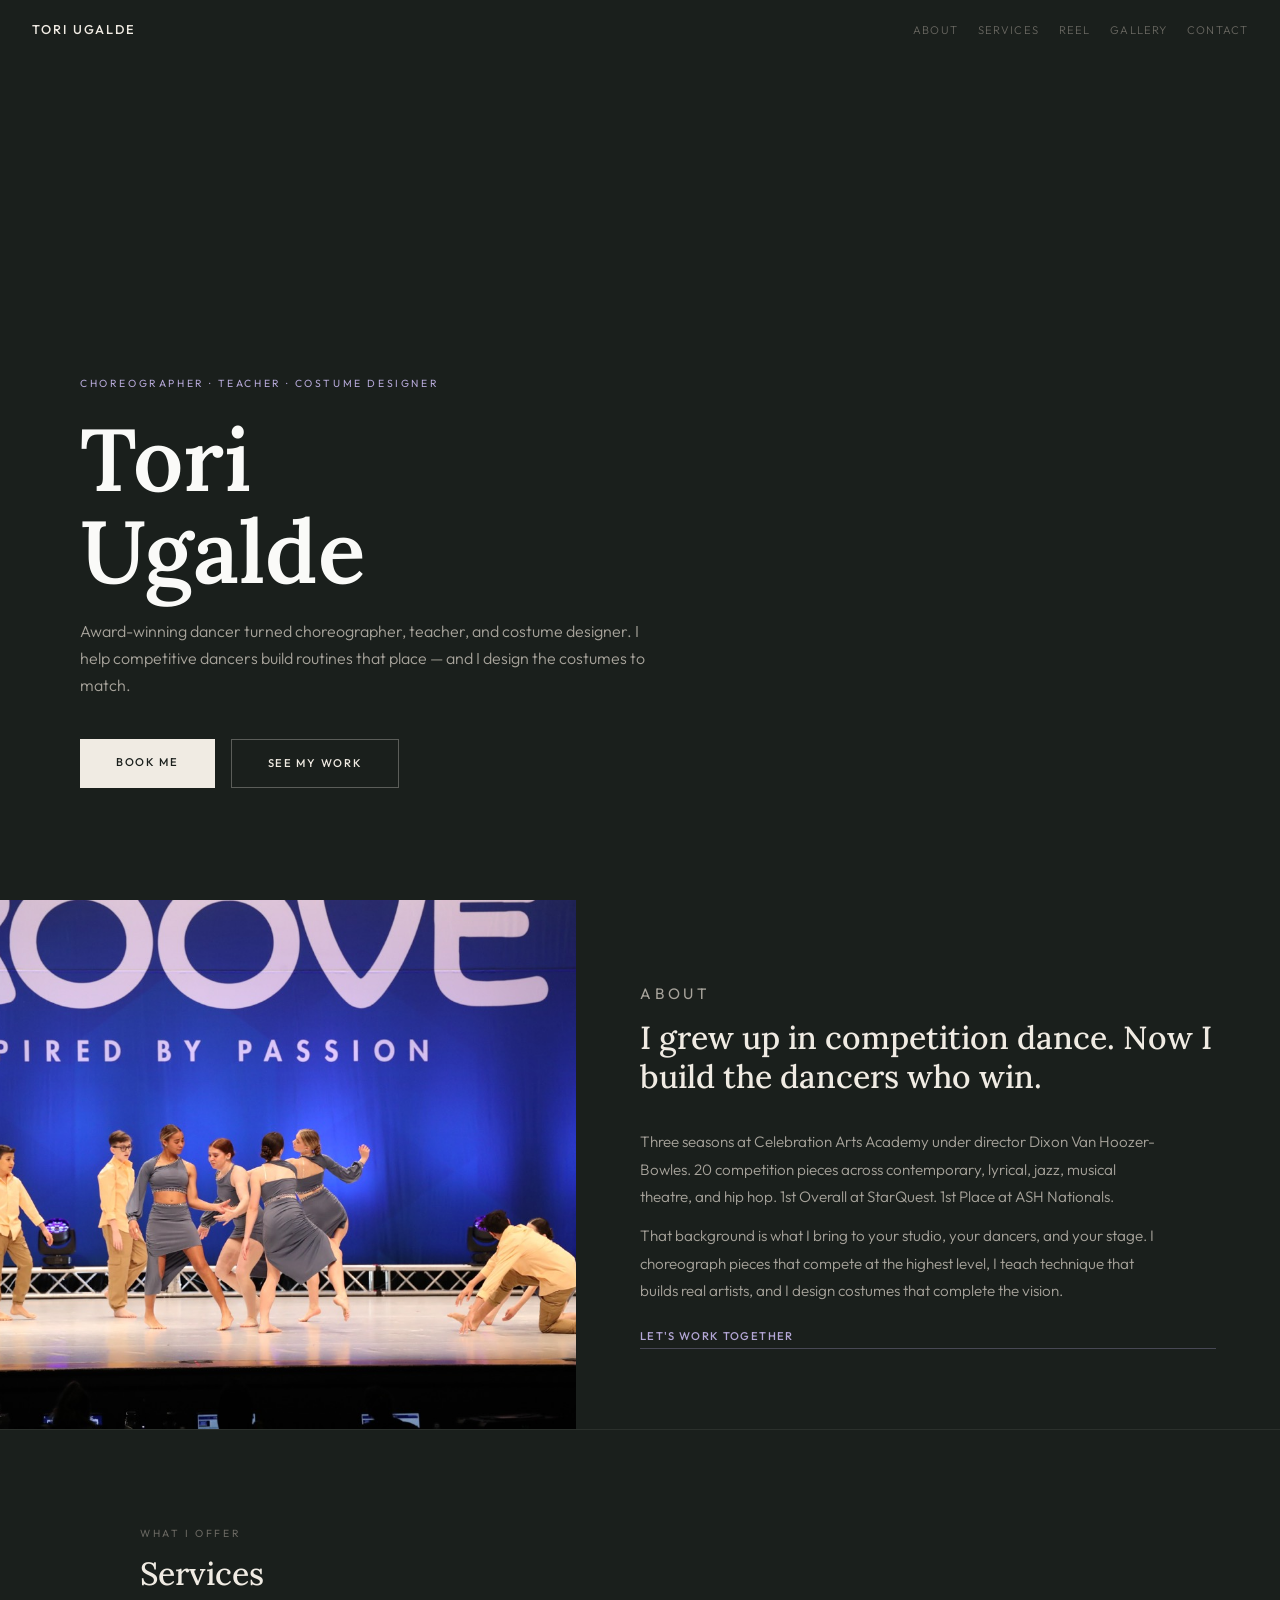
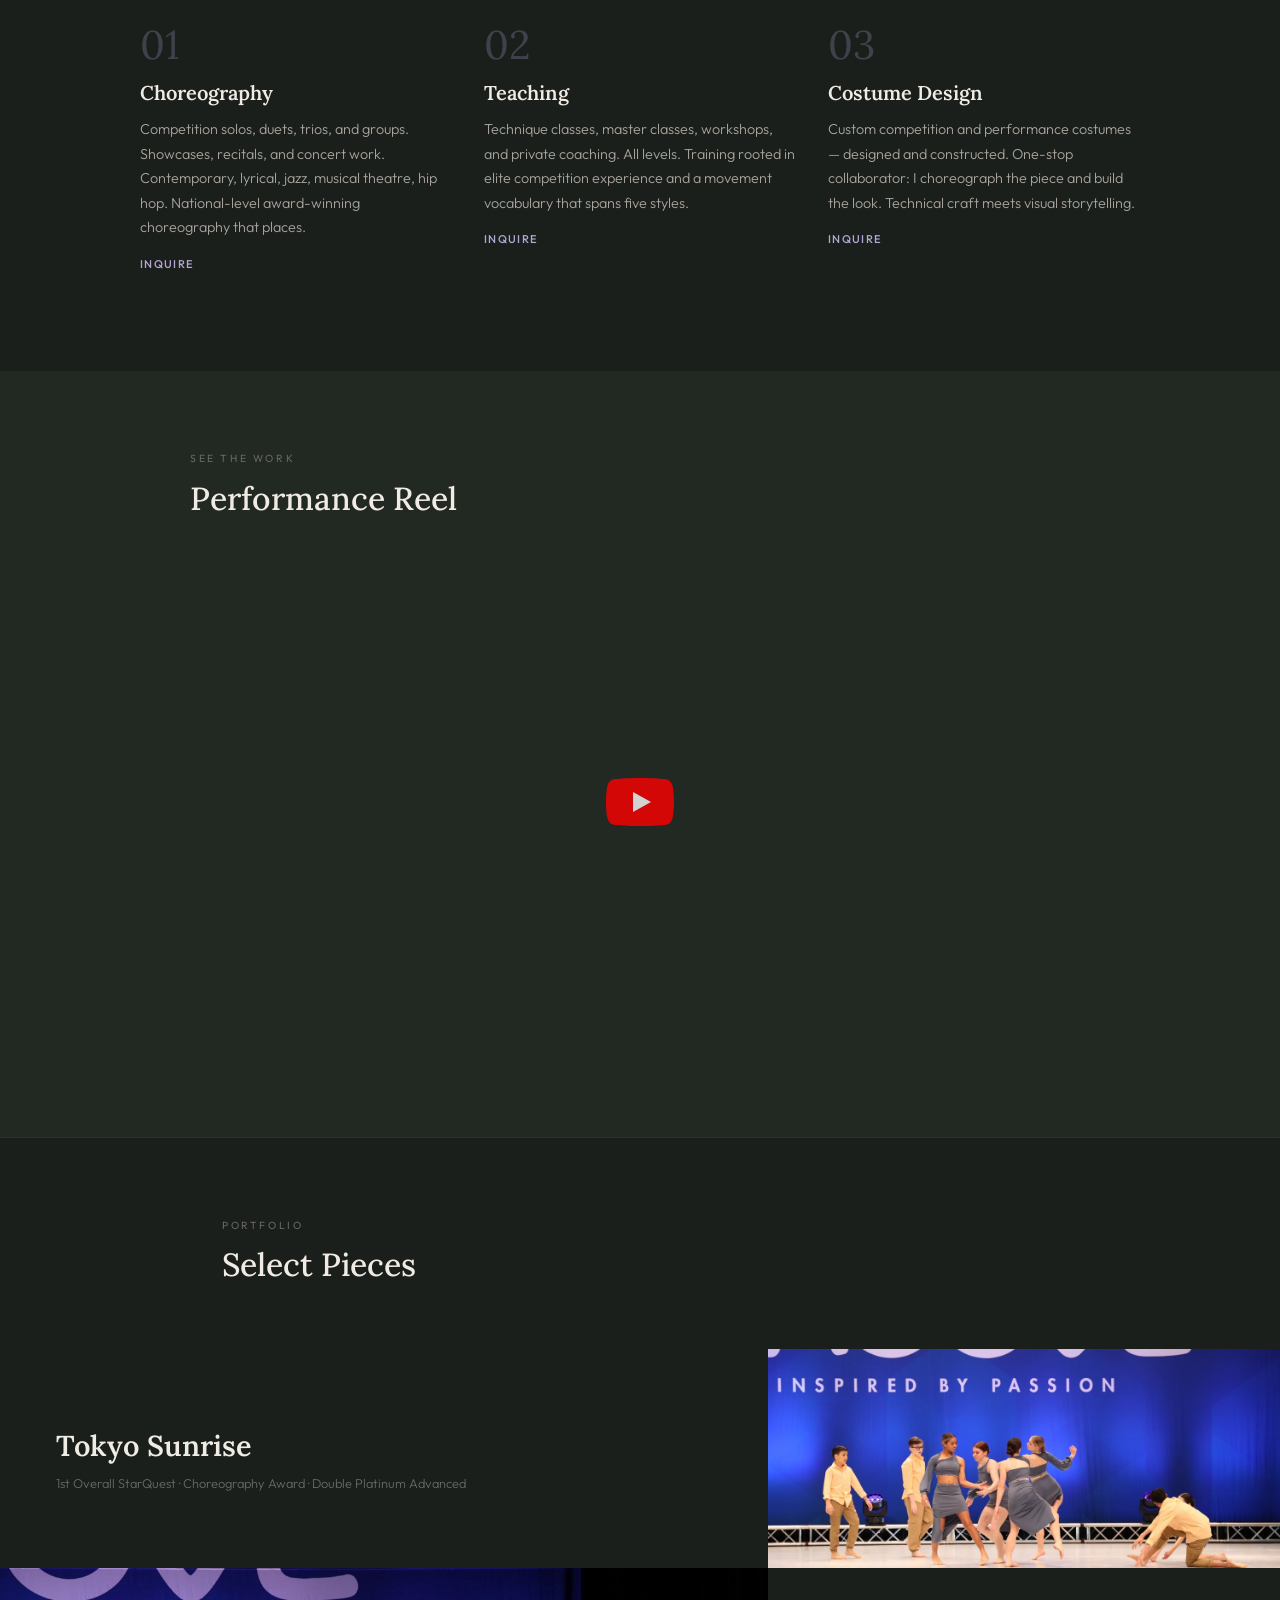
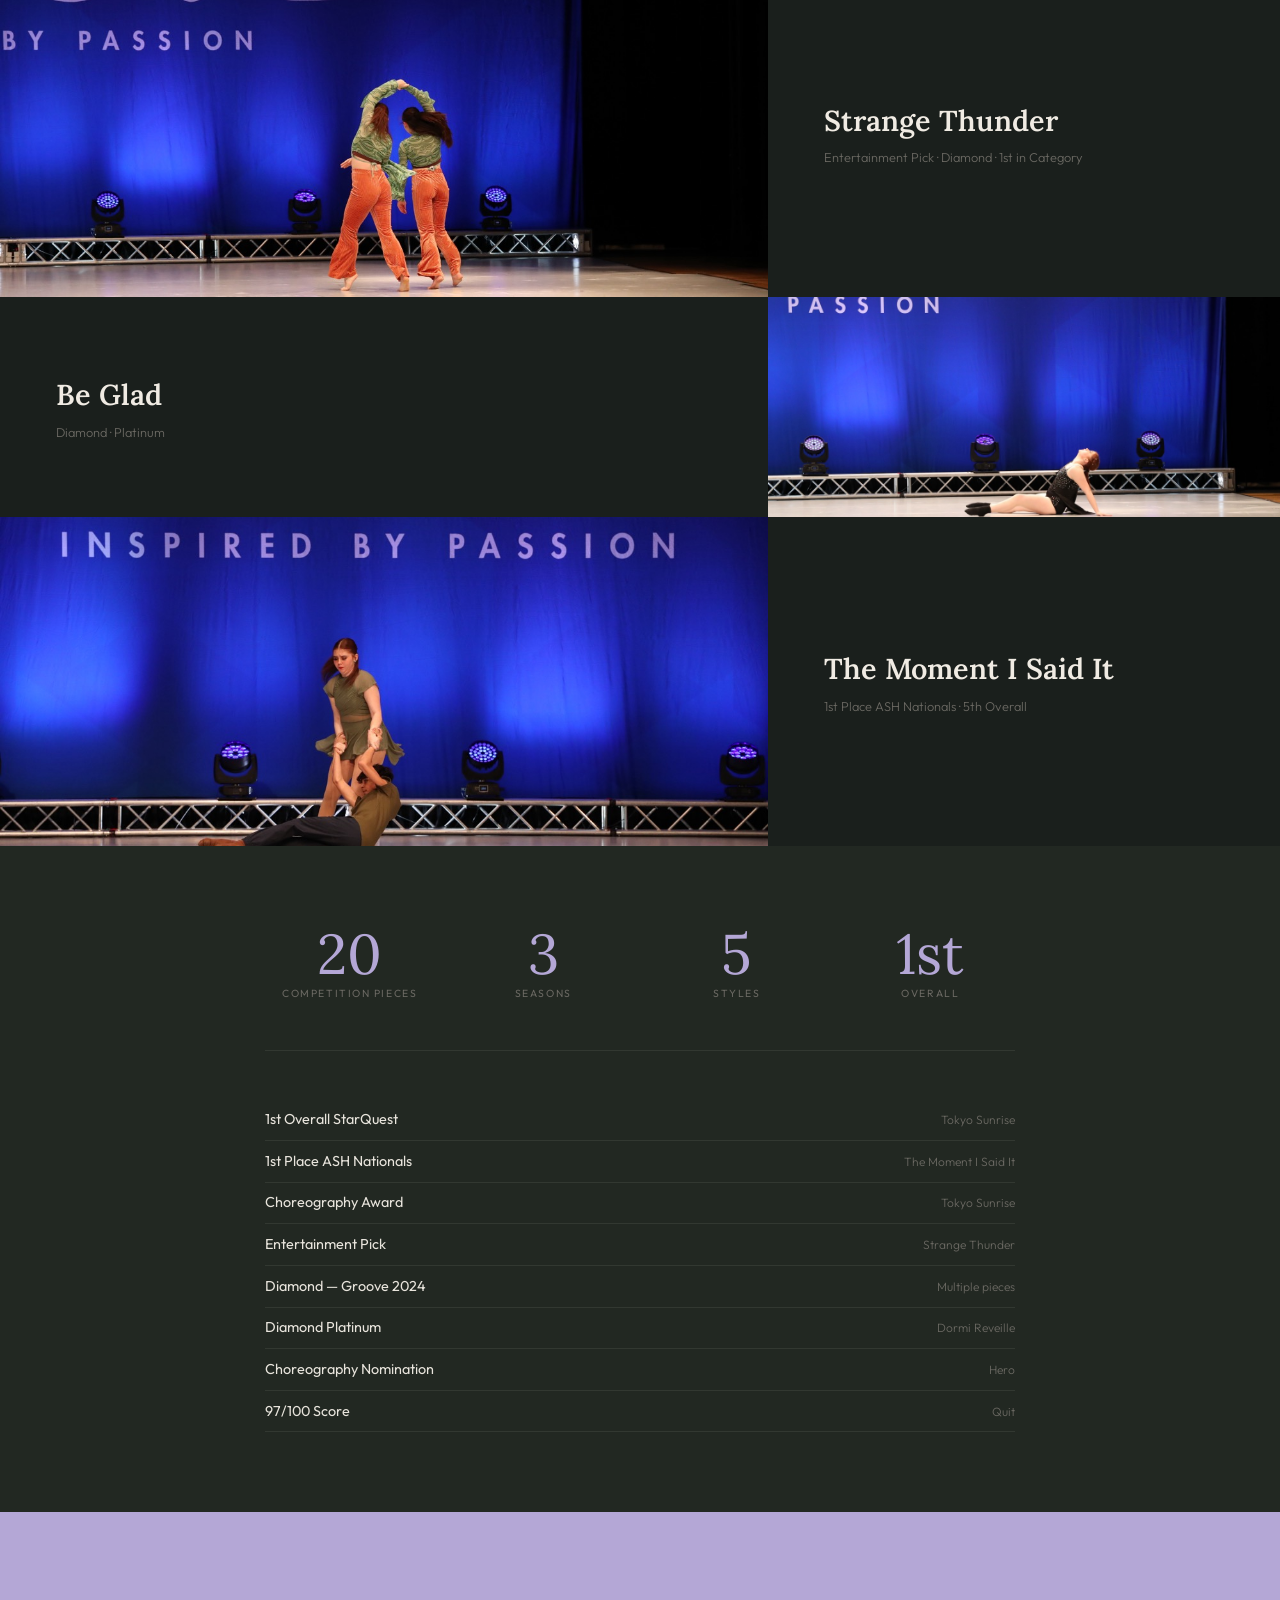
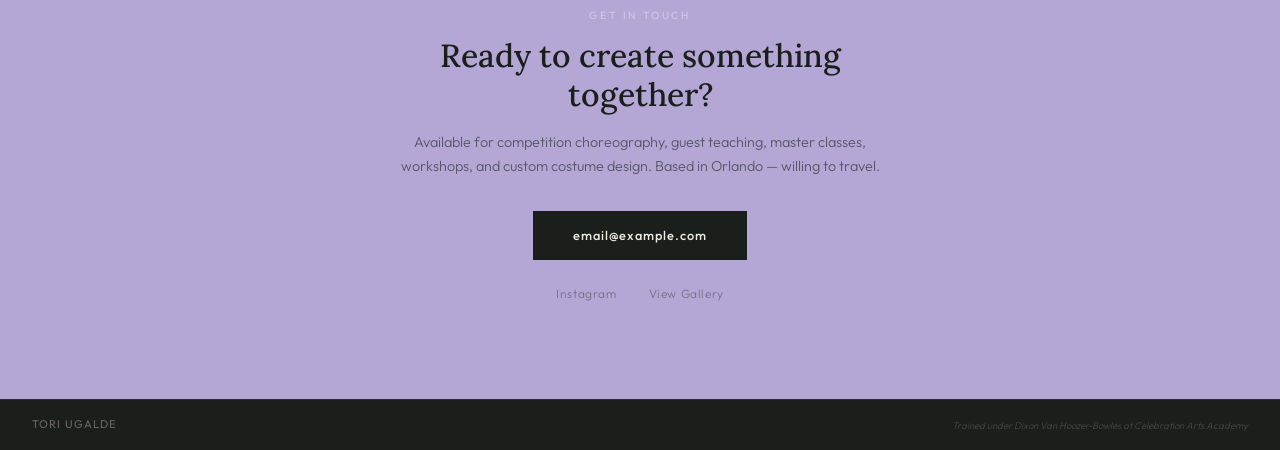
==== commit c0f37a2b: "restructure: research-backed layout — dual CTAs, about before services, contact reachable from hero," ====
--- a/index.html
+++ b/index.html
@@ -4,7 +4,7 @@
   <meta charset="UTF-8">
   <meta name="viewport" content="width=device-width, initial-scale=1.0">
   <title>Tori Ugalde — Choreographer, Teacher, Costume Designer</title>
-  <meta name="description" content="Tori Ugalde — choreographer, dance teacher, and costume designer based in Orlando, FL. Available for choreography, teaching, and costume design.">
+  <meta name="description" content="Tori Ugalde — choreographer, dance teacher, and costume designer in Orlando, FL. Available for competition choreography, master classes, and custom costumes.">
   <meta name="theme-color" content="#1A1F1C">
 
   <meta property="og:title" content="Tori Ugalde — Choreographer, Teacher, Costume Designer">
@@ -24,15 +24,15 @@
   <nav class="nav">
     <a href="#" class="nav-name">Tori Ugalde</a>
     <ul class="nav-links">
+      <li><a href="#about">About</a></li>
       <li><a href="#services">Services</a></li>
-      <li><a href="#about">About</a></li>
       <li><a href="#reel">Reel</a></li>
       <li><a href="gallery.html">Gallery</a></li>
       <li><a href="#contact">Contact</a></li>
     </ul>
   </nav>
 
-  <!-- Hero -->
+  <!-- Hero — two CTAs: explore + book -->
   <section class="hero">
     <video class="hero-video" autoplay muted loop playsinline preload="auto">
       <source src="images/hero/hero-loop.mp4" type="video/mp4">
@@ -41,49 +41,55 @@
     <div class="hero-content">
       <p class="hero-label">Choreographer &middot; Teacher &middot; Costume Designer</p>
       <h1 class="hero-name">Tori<br>Ugalde</h1>
-      <p class="hero-tagline">Award-winning dancer turned choreographer, teacher, and costume designer. Creating movement, building dancers, crafting costumes.</p>
-      <a href="#contact" class="hero-cta">Work With Me</a>
+      <p class="hero-tagline">Award-winning dancer turned choreographer, teacher, and costume designer. I help competitive dancers build routines that place — and I design the costumes to match.</p>
+      <div class="hero-ctas">
+        <a href="#contact" class="hero-cta hero-cta--primary">Book Me</a>
+        <a href="#reel" class="hero-cta hero-cta--secondary">See My Work</a>
+      </div>
     </div>
   </section>
 
-  <!-- Services -->
+  <!-- About — short, identity-first, then credentials -->
+  <section id="about" class="about reveal">
+    <img class="about-image" src="images/photos/bio-portrait.jpg" alt="Tori Ugalde">
+    <div class="about-text">
+      <p class="label">About</p>
+      <h2 class="heading">I grew up in competition dance. Now I build the dancers who win.</h2>
+      <p>Three seasons at Celebration Arts Academy under director Dixon Van Hoozer-Bowles. 20 competition pieces across contemporary, lyrical, jazz, musical theatre, and hip hop. 1st Overall at StarQuest. 1st Place at ASH Nationals.</p>
+      <p>That background is what I bring to your studio, your dancers, and your stage. I choreograph pieces that compete at the highest level, I teach technique that builds real artists, and I design costumes that complete the vision.</p>
+      <a href="#contact" class="inline-cta">Let's work together</a>
+    </div>
+  </section>
+
+  <!-- Services — the actual sell -->
   <section id="services" class="services reveal">
     <div class="services-inner">
-      <p class="label">What I Do</p>
-      <h2 class="heading">Available for Hire</h2>
+      <p class="label">What I Offer</p>
+      <h2 class="heading">Services</h2>
       <div class="services-grid">
         <div>
           <div class="service-number">01</div>
           <h3 class="service-title">Choreography</h3>
-          <p class="service-desc">Competition, showcases, recitals, concert work. Contemporary, lyrical, jazz, musical theatre, hip hop. National-level award-winning choreography.</p>
+          <p class="service-desc">Competition solos, duets, trios, and groups. Showcases, recitals, and concert work. Contemporary, lyrical, jazz, musical theatre, hip hop. National-level award-winning choreography that places.</p>
+          <a href="#contact" class="service-link">Inquire</a>
         </div>
         <div>
           <div class="service-number">02</div>
           <h3 class="service-title">Teaching</h3>
-          <p class="service-desc">Technique classes, master classes, private coaching. All levels. Rooted in elite competition training and a versatile movement vocabulary.</p>
+          <p class="service-desc">Technique classes, master classes, workshops, and private coaching. All levels. Training rooted in elite competition experience and a movement vocabulary that spans five styles.</p>
+          <a href="#contact" class="service-link">Inquire</a>
         </div>
         <div>
           <div class="service-number">03</div>
           <h3 class="service-title">Costume Design</h3>
-          <p class="service-desc">Custom costumes for competition, performance, and concert. Designed and constructed. Technical craft meets visual storytelling.</p>
+          <p class="service-desc">Custom competition and performance costumes — designed and constructed. One-stop collaborator: I choreograph the piece and build the look. Technical craft meets visual storytelling.</p>
+          <a href="#contact" class="service-link">Inquire</a>
         </div>
       </div>
     </div>
   </section>
 
-  <!-- About — split screen -->
-  <section id="about" class="about reveal">
-    <img class="about-image" src="images/photos/bio-portrait.jpg" alt="Tori Ugalde">
-    <div class="about-text">
-      <p class="label">About</p>
-      <h2 class="heading">Background</h2>
-      <p>Choreographer, teacher, and costume designer based in Orlando, Florida. Trained across three competitive seasons at Celebration Arts Academy under director Dixon Van Hoozer-Bowles.</p>
-      <p>20 competition pieces across contemporary, lyrical, jazz, musical theatre, and hip hop. 1st Overall at StarQuest. 1st Place at ASH Nationals. Diamond awards at Groove.</p>
-      <p>Now channeling that performance experience into creating work, building dancers, and designing costumes.</p>
-    </div>
-  </section>
-
-  <!-- Reel -->
+  <!-- Reel — proof of work -->
   <section id="reel" class="reel reveal">
     <div class="reel-inner">
       <p class="label">See the Work</p>
@@ -94,49 +100,7 @@
     </div>
   </section>
 
-  <!-- Stats -->
-  <div class="stats">
-    <div class="stats-inner">
-      <div class="stat">
-        <div class="stat-number">20</div>
-        <div class="stat-label">Pieces</div>
-      </div>
-      <div class="stat">
-        <div class="stat-number">3</div>
-        <div class="stat-label">Seasons</div>
-      </div>
-      <div class="stat">
-        <div class="stat-number">5</div>
-        <div class="stat-label">Styles</div>
-      </div>
-      <div class="stat">
-        <div class="stat-number">1st</div>
-        <div class="stat-label">Overall</div>
-      </div>
-    </div>
-  </div>
-
-  <!-- Experience -->
-  <section class="experience reveal">
-    <div class="experience-inner">
-      <p class="label">Track Record</p>
-      <h2 class="heading">Competition Highlights</h2>
-      <ul class="experience-list">
-        <li><span class="exp-award">1st Overall StarQuest</span><span class="exp-piece">Tokyo Sunrise</span></li>
-        <li><span class="exp-award">1st Place ASH Nationals</span><span class="exp-piece">The Moment I Said It</span></li>
-        <li><span class="exp-award">Choreography Award</span><span class="exp-piece">Tokyo Sunrise</span></li>
-        <li><span class="exp-award">Entertainment Pick</span><span class="exp-piece">Strange Thunder</span></li>
-        <li><span class="exp-award">Diamond — Groove 2024</span><span class="exp-piece">Multiple pieces</span></li>
-        <li><span class="exp-award">Diamond Platinum</span><span class="exp-piece">Dormi Reveille</span></li>
-        <li><span class="exp-award">Double Platinum Advanced</span><span class="exp-piece">Tokyo Sunrise</span></li>
-        <li><span class="exp-award">Platinum Plus StarQuest</span><span class="exp-piece">Diva's Live</span></li>
-        <li><span class="exp-award">Choreography Nomination</span><span class="exp-piece">Hero</span></li>
-        <li><span class="exp-award">97/100 Score</span><span class="exp-piece">Quit</span></li>
-      </ul>
-    </div>
-  </section>
-
-  <!-- Featured Work -->
+  <!-- Featured Work — select pieces -->
   <section class="featured reveal">
     <div class="featured-header">
       <p class="label">Portfolio</p>
@@ -176,15 +140,51 @@
     </div>
   </section>
 
-  <!-- CTA -->
-  <section id="contact" class="cta">
-    <h2 class="cta-heading">Let's Work Together</h2>
-    <p class="cta-text">Available for choreography, teaching engagements, master classes, and custom costume design.</p>
-    <a href="mailto:email@example.com" class="cta-button">Get in Touch</a>
-    <div class="cta-links">
-      <a href="mailto:email@example.com">Email</a>
-      <a href="https://instagram.com/" target="_blank" rel="noopener">Instagram</a>
-      <a href="gallery.html">Gallery</a>
+  <!-- Credentials — compact, supporting evidence -->
+  <section class="credentials reveal">
+    <div class="credentials-inner">
+      <div class="stats-row">
+        <div class="stat">
+          <div class="stat-number">20</div>
+          <div class="stat-label">Competition Pieces</div>
+        </div>
+        <div class="stat">
+          <div class="stat-number">3</div>
+          <div class="stat-label">Seasons</div>
+        </div>
+        <div class="stat">
+          <div class="stat-number">5</div>
+          <div class="stat-label">Styles</div>
+        </div>
+        <div class="stat">
+          <div class="stat-number">1st</div>
+          <div class="stat-label">Overall</div>
+        </div>
+      </div>
+      <ul class="credentials-list">
+        <li><span class="exp-award">1st Overall StarQuest</span><span class="exp-piece">Tokyo Sunrise</span></li>
+        <li><span class="exp-award">1st Place ASH Nationals</span><span class="exp-piece">The Moment I Said It</span></li>
+        <li><span class="exp-award">Choreography Award</span><span class="exp-piece">Tokyo Sunrise</span></li>
+        <li><span class="exp-award">Entertainment Pick</span><span class="exp-piece">Strange Thunder</span></li>
+        <li><span class="exp-award">Diamond — Groove 2024</span><span class="exp-piece">Multiple pieces</span></li>
+        <li><span class="exp-award">Diamond Platinum</span><span class="exp-piece">Dormi Reveille</span></li>
+        <li><span class="exp-award">Choreography Nomination</span><span class="exp-piece">Hero</span></li>
+        <li><span class="exp-award">97/100 Score</span><span class="exp-piece">Quit</span></li>
+      </ul>
+    </div>
+  </section>
+
+  <!-- Contact — full section, conversion close -->
+  <section id="contact" class="contact reveal">
+    <div class="contact-inner">
+      <p class="label" style="color: var(--lavender-light);">Get in Touch</p>
+      <h2 class="contact-heading">Ready to create something together?</h2>
+      <p class="contact-text">Available for competition choreography, guest teaching, master classes, workshops, and custom costume design. Based in Orlando — willing to travel.</p>
+      <a href="mailto:email@example.com" class="contact-button">email@example.com</a>
+      <div class="contact-links">
+        <a href="https://instagram.com/" target="_blank" rel="noopener">Instagram</a>
+        <a href="gallery.html">View Gallery</a>
+      </div>
     </div>
   </section>
 
--- a/css/style.css
+++ b/css/style.css
@@ -151,21 +151,42 @@
   margin-bottom: 2.5rem;
 }
 
+.hero-ctas {
+  display: flex;
+  gap: 1rem;
+  flex-wrap: wrap;
+}
+
 .hero-cta {
   display: inline-block;
   font-size: 0.7rem;
   font-weight: 500;
   letter-spacing: 0.15em;
   text-transform: uppercase;
+  padding: 0.9rem 2.25rem;
+  transition: background var(--transition), color var(--transition), transform var(--transition);
+}
+
+.hero-cta--primary {
   color: var(--bg);
   background: var(--cream);
-  padding: 0.9rem 2.25rem;
-  transition: background var(--transition), transform var(--transition);
-}
-
-.hero-cta:hover {
+}
+
+.hero-cta--primary:hover {
   background: var(--lavender);
   color: var(--bg);
+  transform: translateY(-2px);
+}
+
+.hero-cta--secondary {
+  color: var(--cream);
+  background: transparent;
+  border: 1px solid rgba(240, 235, 227, 0.3);
+}
+
+.hero-cta--secondary:hover {
+  border-color: var(--cream);
+  color: var(--cream);
   transform: translateY(-2px);
 }
 
@@ -230,6 +251,19 @@
   line-height: 1.7;
 }
 
+.service-link {
+  display: inline-block;
+  margin-top: 1rem;
+  font-size: 0.7rem;
+  font-weight: 500;
+  letter-spacing: 0.12em;
+  text-transform: uppercase;
+  color: var(--lavender);
+  transition: color var(--transition);
+}
+
+.service-link:hover { color: var(--cream); }
+
 /* ── About — split screen ─────────────────────────────── */
 .about {
   display: grid;
@@ -256,6 +290,24 @@
   color: var(--text-secondary);
   margin-bottom: 0.75rem;
   max-width: 520px;
+}
+
+.inline-cta {
+  display: inline-block;
+  margin-top: 0.75rem;
+  font-size: 0.7rem;
+  font-weight: 500;
+  letter-spacing: 0.12em;
+  text-transform: uppercase;
+  color: var(--lavender);
+  border-bottom: 1px solid rgba(180, 167, 214, 0.3);
+  padding-bottom: 2px;
+  transition: color var(--transition), border-color var(--transition);
+}
+
+.inline-cta:hover {
+  color: var(--cream);
+  border-color: var(--cream);
 }
 
 /* ── Reel — full width, minimal ───────────────────────── */
@@ -286,19 +338,24 @@
   border: none;
 }
 
-/* ── Stats bar ────────────────────────────────────────── */
-.stats {
-  padding: 3rem 2rem;
-  border-top: 1px solid var(--border);
-  border-bottom: 1px solid var(--border);
-}
-
-.stats-inner {
-  max-width: 800px;
+/* ── Credentials — stats + awards compact ─────────────── */
+.credentials {
+  padding: 5rem 2rem;
+  background: var(--bg-elevated);
+}
+
+.credentials-inner {
+  max-width: 750px;
   margin: 0 auto;
+}
+
+.stats-row {
   display: grid;
   grid-template-columns: repeat(2, 1fr);
-  gap: 2rem;
+  gap: 1.5rem;
+  margin-bottom: 3rem;
+  padding-bottom: 3rem;
+  border-bottom: 1px solid var(--border);
 }
 
 .stat { text-align: center; }
@@ -320,22 +377,12 @@
   color: var(--text-muted);
 }
 
-/* ── Experience — compact list ────────────────────────── */
-.experience {
-  padding: 5rem 2rem;
-}
-
-.experience-inner {
-  max-width: 700px;
-  margin: 0 auto;
-}
-
-.experience-list {
+.credentials-list {
   list-style: none;
 }
 
-.experience-list li {
-  padding: 0.6rem 0;
+.credentials-list li {
+  padding: 0.55rem 0;
   border-bottom: 1px solid var(--border);
   display: flex;
   justify-content: space-between;
@@ -396,61 +443,65 @@
   line-height: 1.5;
 }
 
-/* ── CTA — lavender block ─────────────────────────────── */
-.cta {
+/* ── Contact — full section, lavender accent ──────────── */
+.contact {
   padding: 6rem 2rem;
   background: var(--lavender);
   text-align: center;
 }
 
-.cta-heading {
+.contact-inner {
+  max-width: 500px;
+  margin: 0 auto;
+}
+
+.contact-heading {
   font-family: var(--font-display);
-  font-size: 2.2rem;
+  font-size: 2rem;
   font-weight: 500;
   color: var(--bg);
-  margin-bottom: 0.75rem;
-}
-
-.cta-text {
-  font-size: 0.95rem;
-  color: rgba(26, 31, 28, 0.65);
-  max-width: 420px;
-  margin: 0 auto 2.5rem;
-  line-height: 1.6;
-}
-
-.cta-button {
+  margin-bottom: 1rem;
+  line-height: 1.2;
+}
+
+.contact-text {
+  font-size: 0.9rem;
+  color: rgba(26, 31, 28, 0.6);
+  line-height: 1.7;
+  margin-bottom: 2rem;
+}
+
+.contact-button {
   display: inline-block;
-  font-size: 0.7rem;
+  font-size: 0.8rem;
   font-weight: 500;
-  letter-spacing: 0.15em;
-  text-transform: uppercase;
+  letter-spacing: 0.08em;
   color: var(--cream);
   background: var(--bg);
   padding: 0.9rem 2.5rem;
   transition: background var(--transition), transform var(--transition);
 }
 
-.cta-button:hover {
+.contact-button:hover {
   background: var(--green-dark);
   color: var(--cream);
   transform: translateY(-2px);
 }
 
-.cta-links {
-  margin-top: 2rem;
+.contact-links {
+  margin-top: 1.5rem;
   display: flex;
   justify-content: center;
   gap: 2rem;
 }
 
-.cta-links a {
+.contact-links a {
   font-size: 0.75rem;
-  color: rgba(26, 31, 28, 0.45);
+  color: rgba(26, 31, 28, 0.4);
   letter-spacing: 0.05em;
 }
 
-.cta-links a:hover { color: var(--bg); }
+.contact-links a:hover { color: var(--bg); }
 
 /* ── Footer — barely there ────────────────────────────── */
 .footer {
@@ -519,7 +570,7 @@
 /* ── Responsive ───────────────────────────────────────── */
 @media (min-width: 640px) {
   .services-grid { grid-template-columns: repeat(3, 1fr); gap: 2rem; }
-  .stats-inner { grid-template-columns: repeat(4, 1fr); }
+  .stats-row { grid-template-columns: repeat(4, 1fr); }
   .featured-img { aspect-ratio: 21/9; }
 }
 
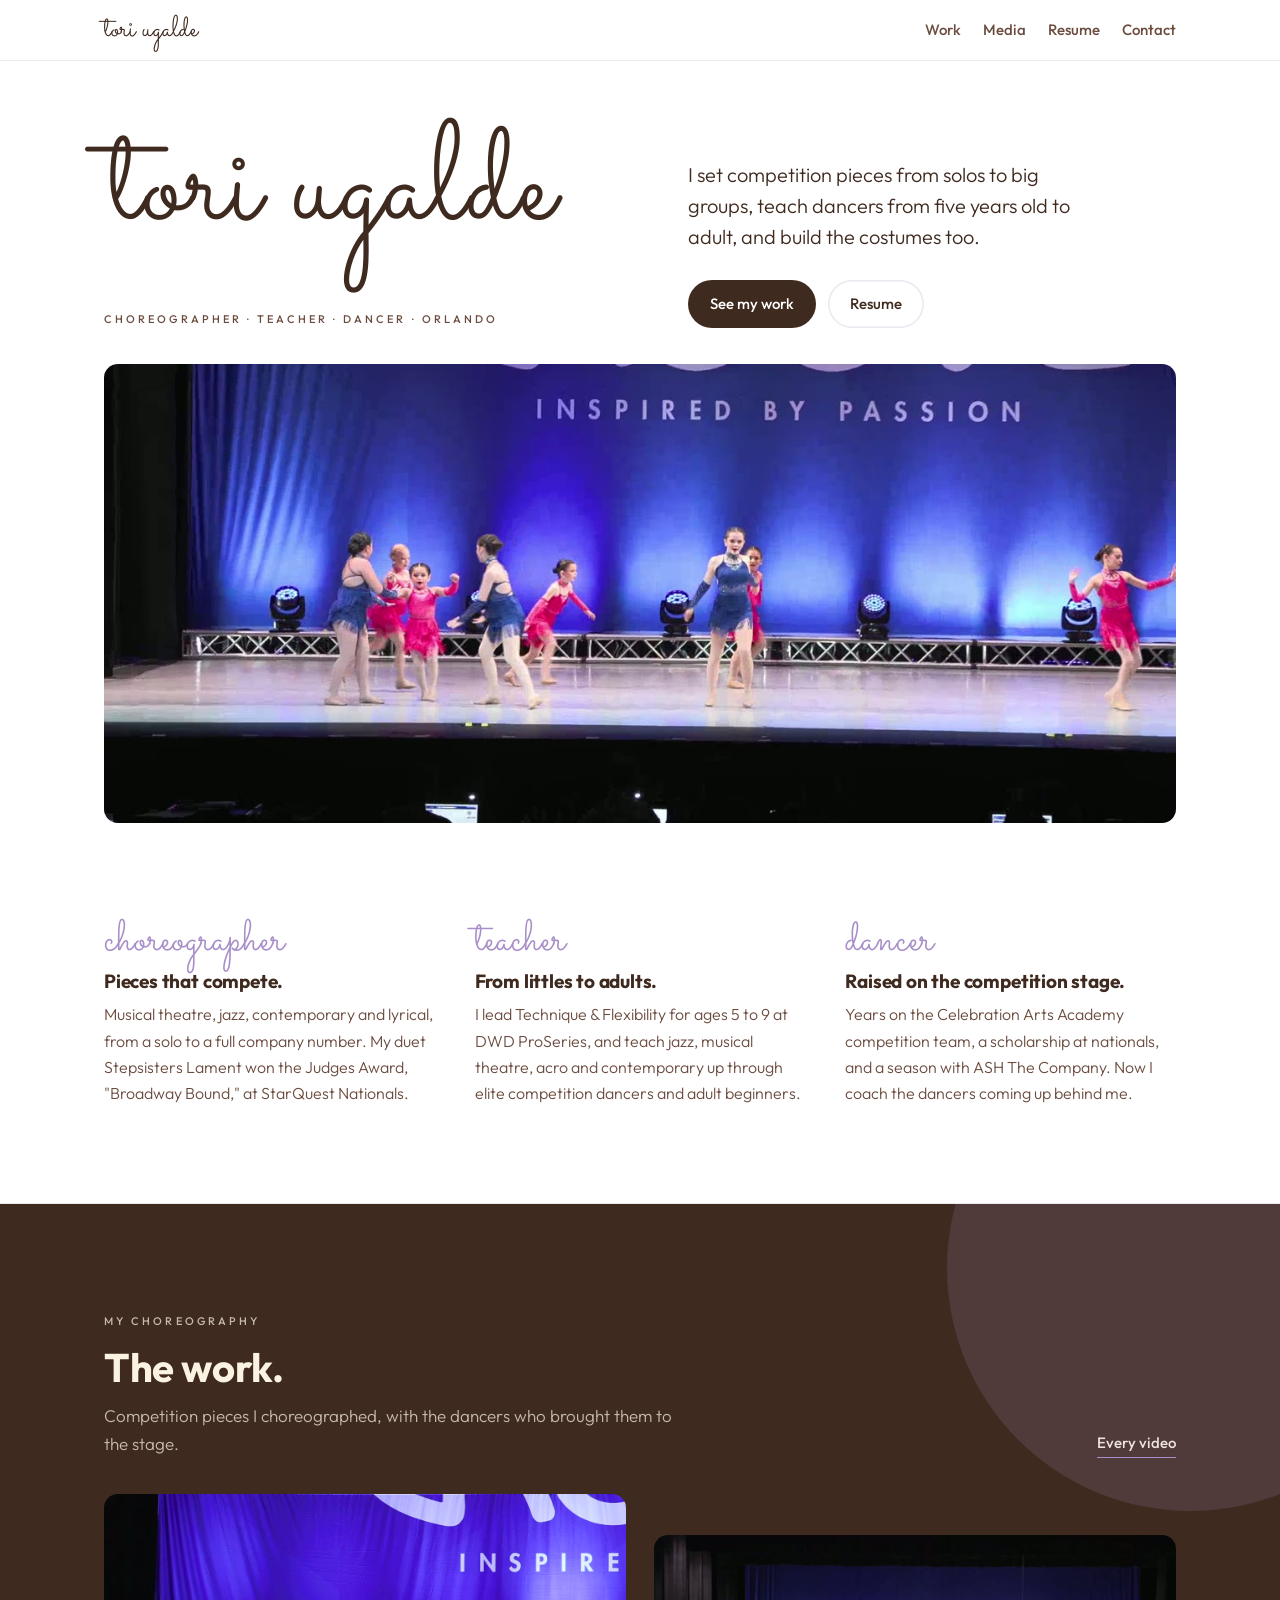
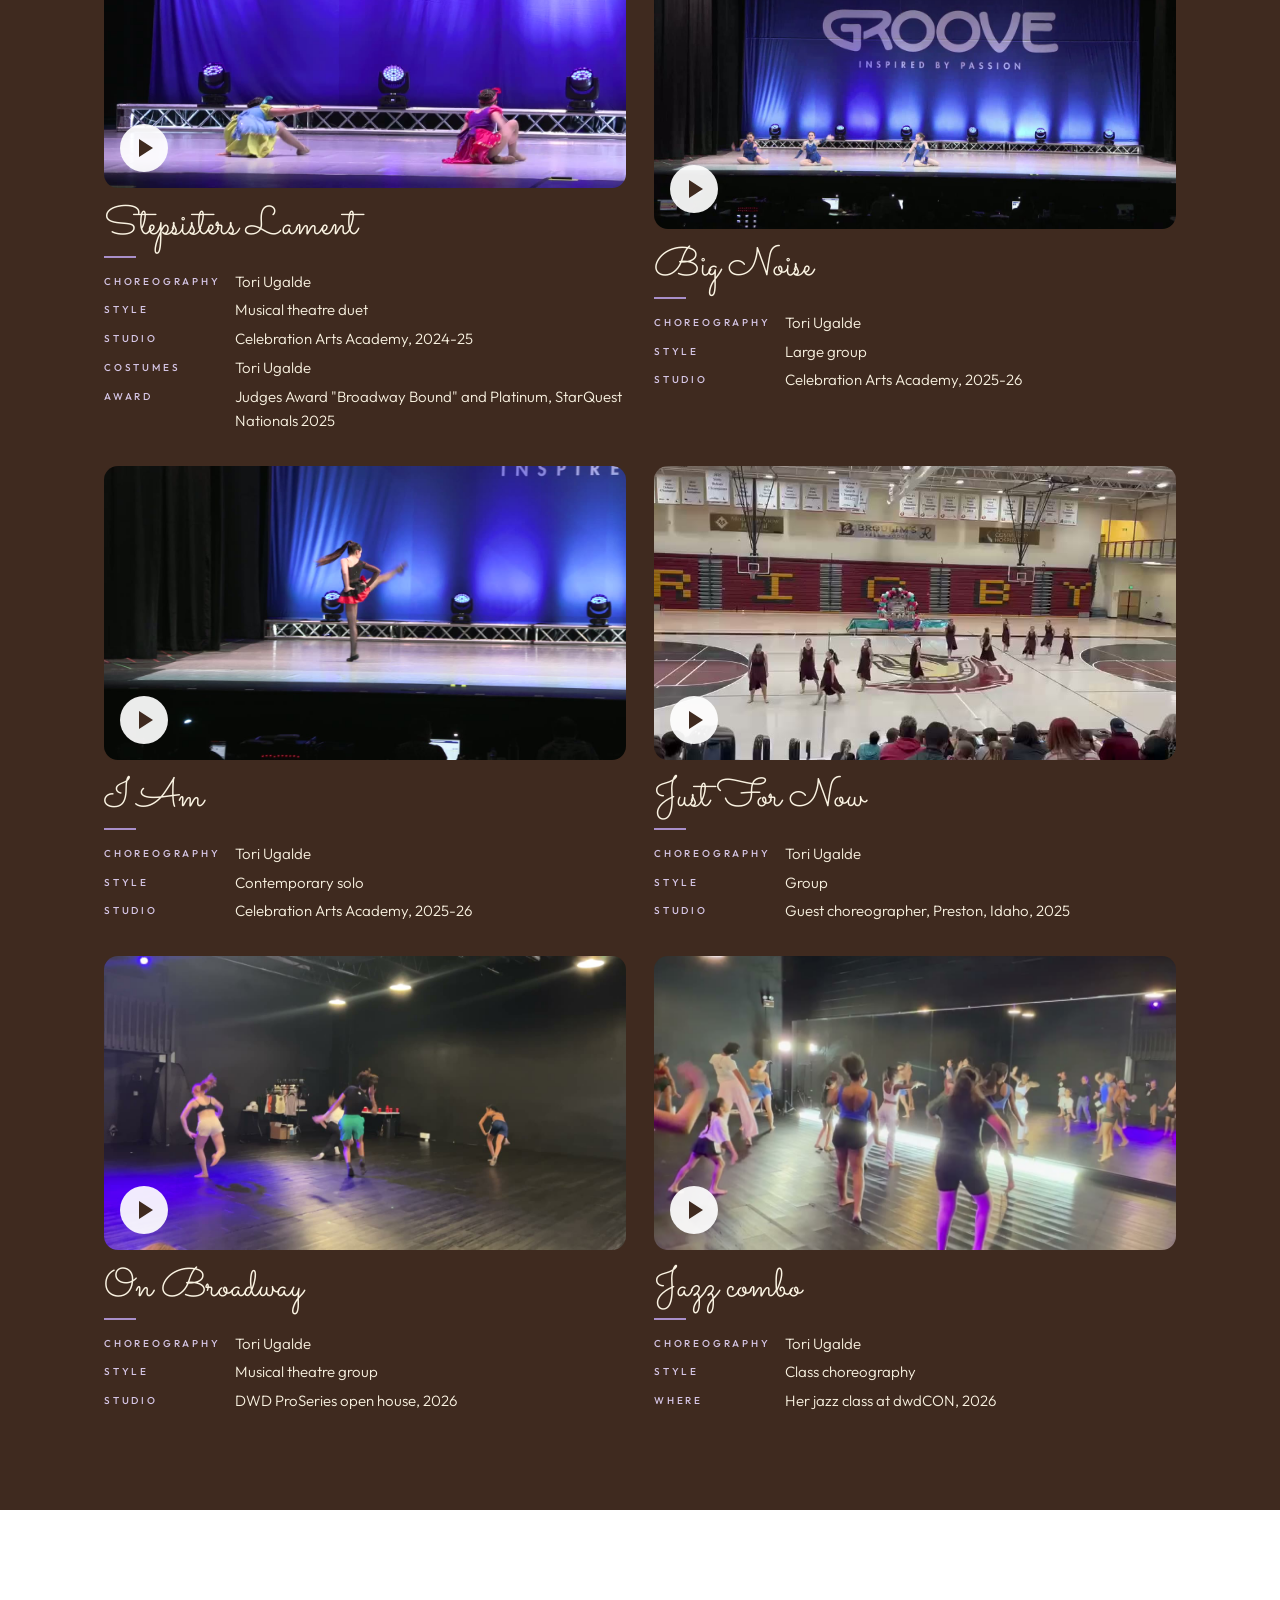
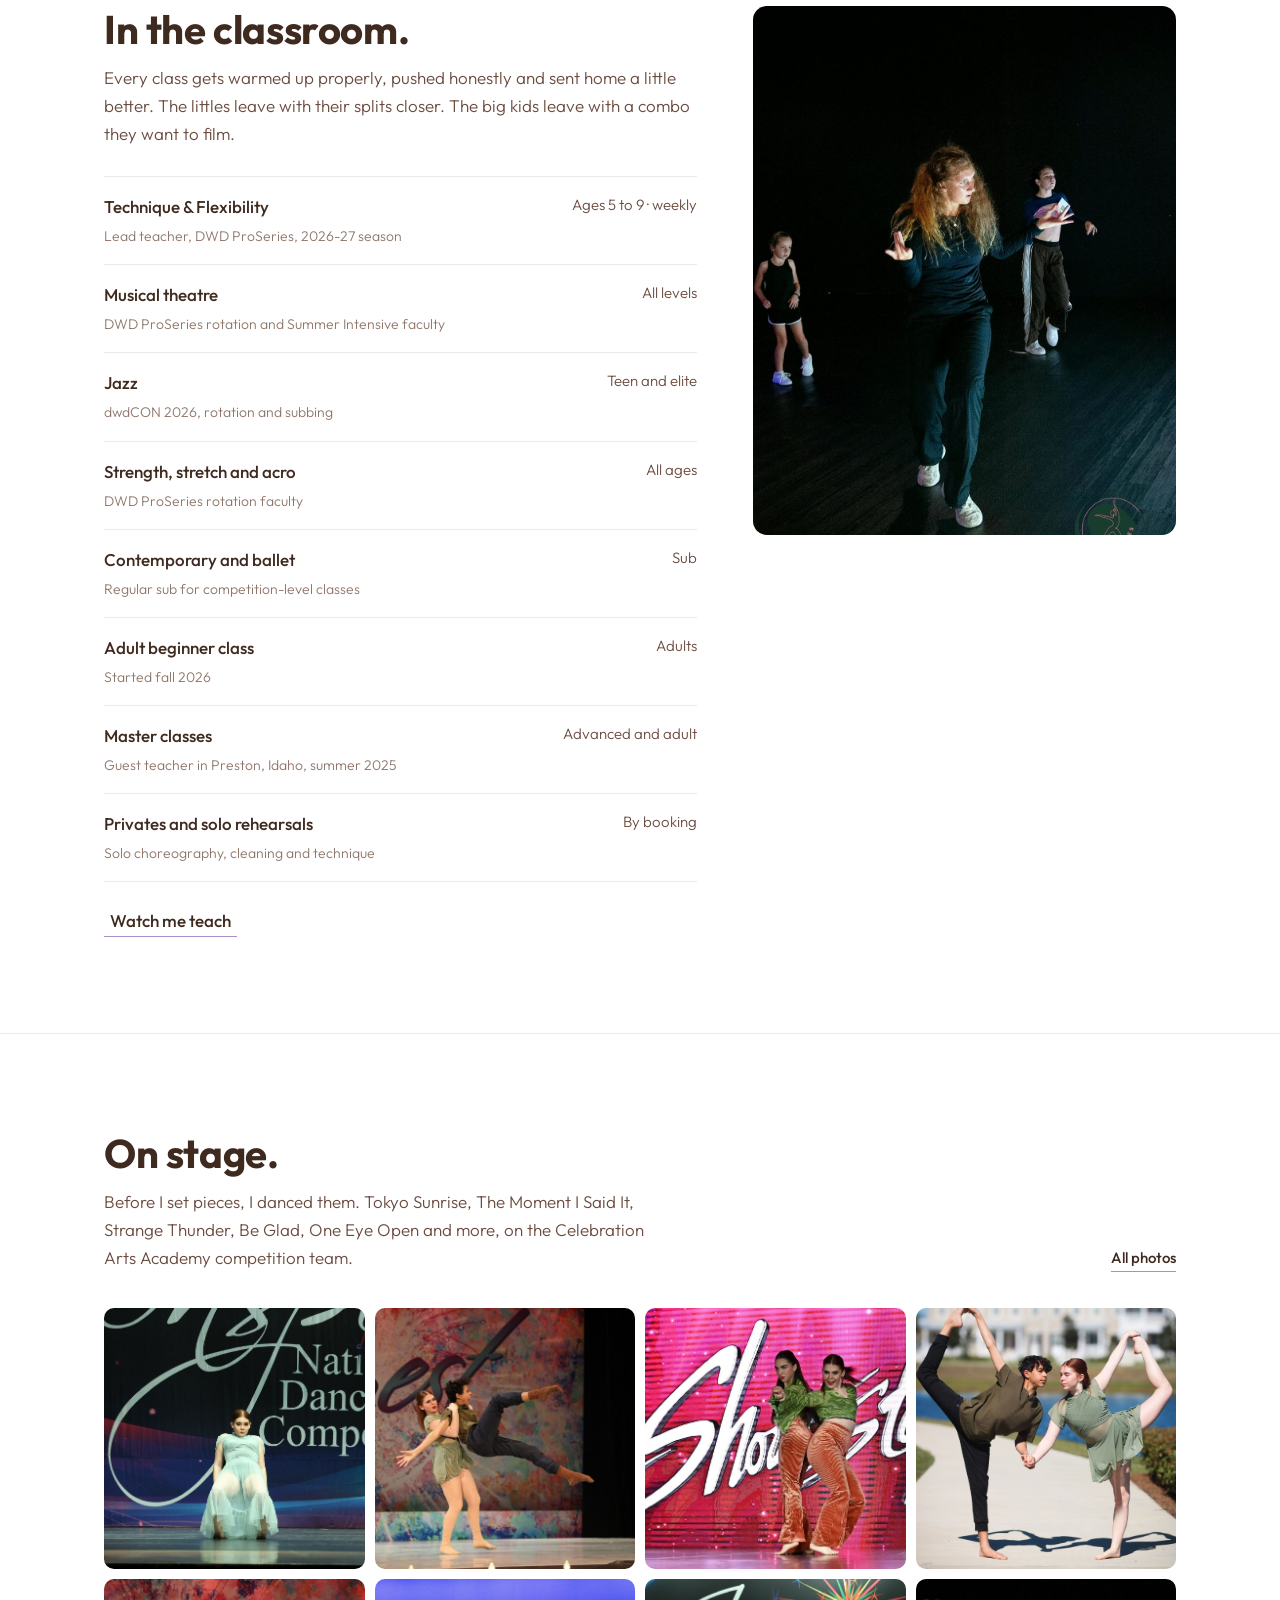
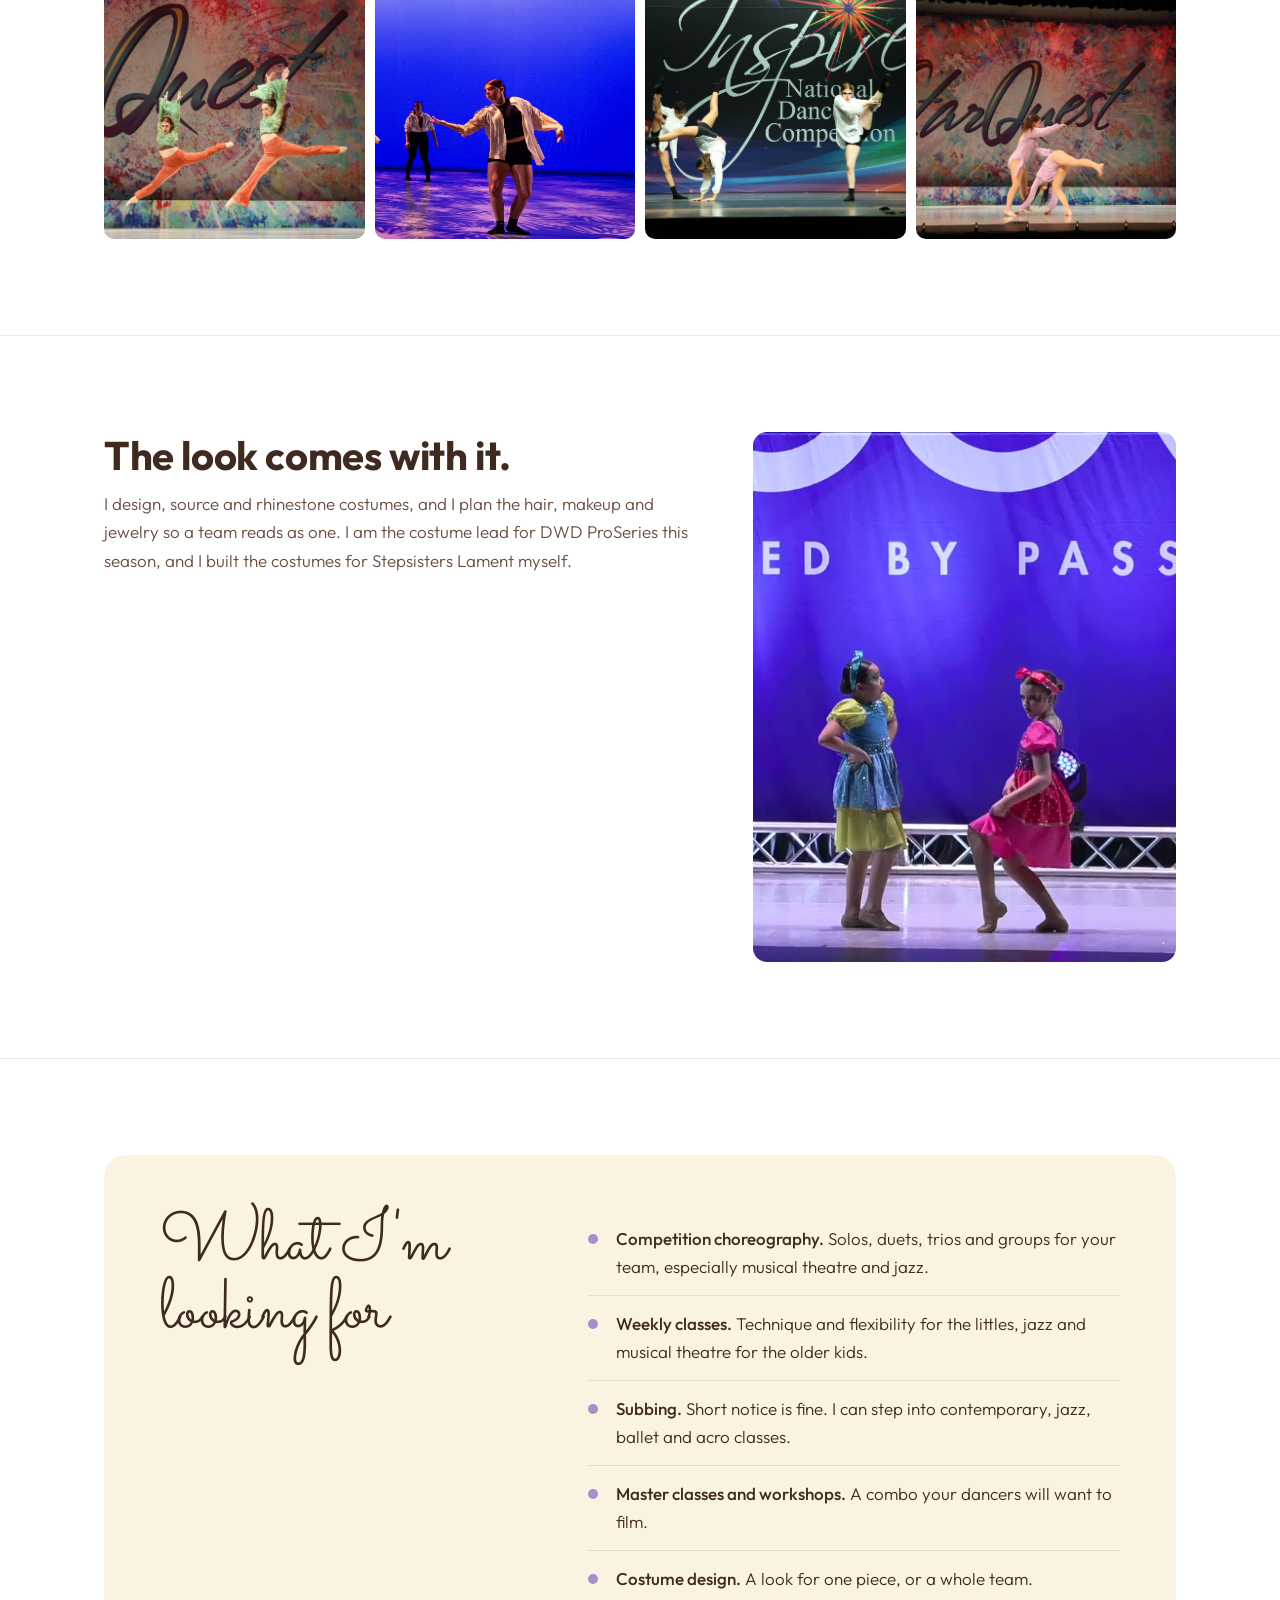
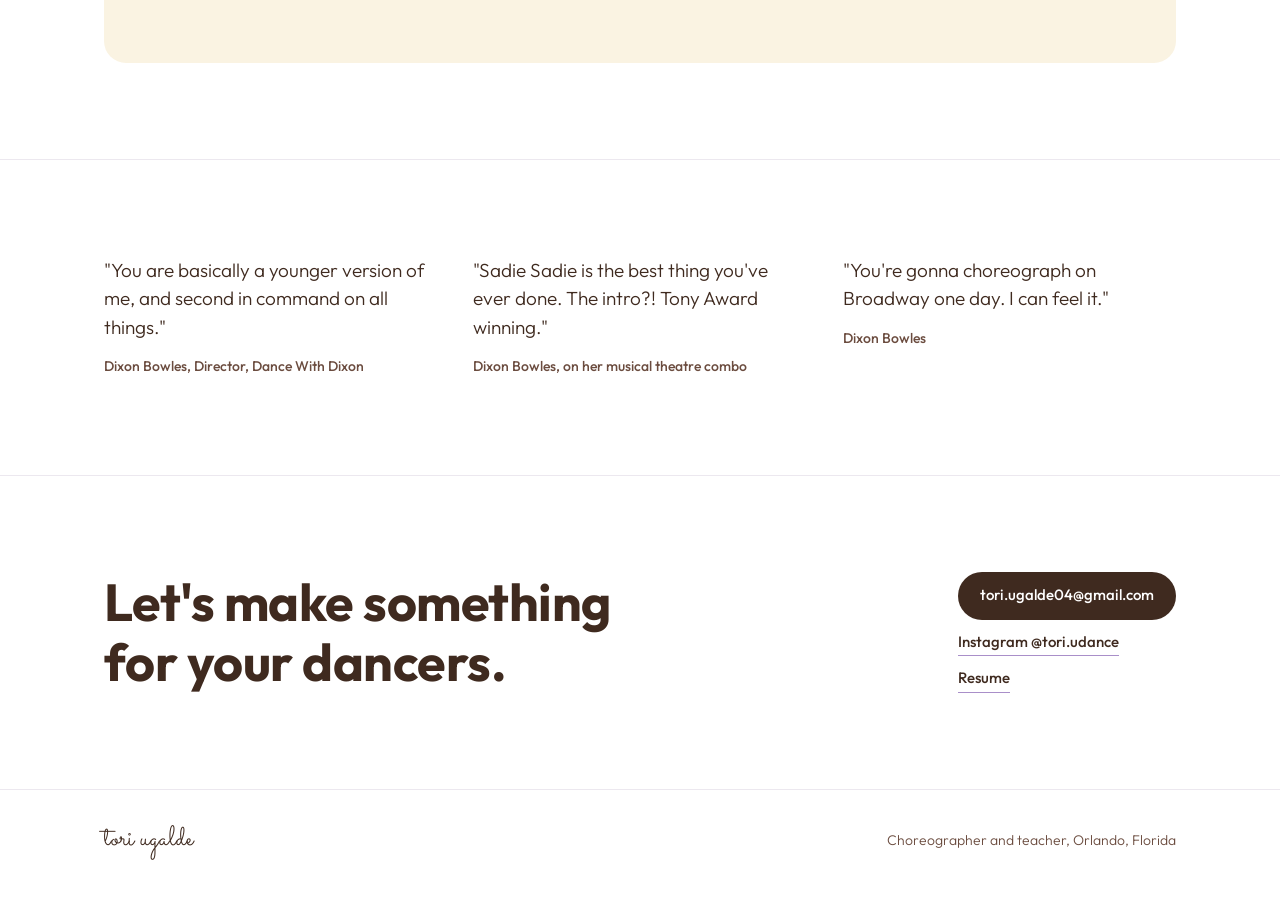
==== commit d5d475a1: "Rebuild for Tori's 22nd: her brand, choreography, teaching, resume, media, private outreach plan Co-" ====
--- a/index.html
+++ b/index.html
@@ -1,199 +1,188 @@
-<!DOCTYPE html>
+<!doctype html>
 <html lang="en">
 <head>
-  <meta charset="UTF-8">
-  <meta name="viewport" content="width=device-width, initial-scale=1.0">
-  <title>Tori Ugalde — Choreographer, Teacher, Costume Designer</title>
-  <meta name="description" content="Tori Ugalde — choreographer, dance teacher, and costume designer in Orlando, FL. Available for competition choreography, master classes, and custom costumes.">
-  <meta name="theme-color" content="#1A1F1C">
-
-  <meta property="og:title" content="Tori Ugalde — Choreographer, Teacher, Costume Designer">
-  <meta property="og:description" content="Choreographer, teacher, and costume designer. Available for hire.">
-  <meta property="og:type" content="website">
-
-  <link rel="preload" href="images/hero/hero-loop.mp4" as="video" type="video/mp4">
-  <link rel="preconnect" href="https://fonts.googleapis.com">
-  <link rel="preconnect" href="https://fonts.gstatic.com" crossorigin>
-  <link href="https://fonts.googleapis.com/css2?family=Lora:ital,wght@0,400;0,500;0,600;1,400&family=Outfit:wght@300;400;500;600&display=swap" rel="stylesheet">
-
-  <link rel="stylesheet" href="css/style.css">
+<meta charset="utf-8">
+<meta name="viewport" content="width=device-width, initial-scale=1, viewport-fit=cover">
+<title>Tori Ugalde</title>
+<meta name="description" content="Tori Ugalde, choreographer, teacher and dancer in Orlando, Florida. Competition choreography, classes, master classes and costumes.">
+<meta name="robots" content="noindex">
+<meta property="og:title" content="Tori Ugalde">
+<meta property="og:description" content="Choreographer, teacher and dancer. Orlando, Florida.">
+<meta property="og:image" content="brand/og-image-1200x630.png">
+<meta property="og:type" content="website">
+<meta name="theme-color" content="#FFFFFF">
+<link rel="icon" href="brand/favicon-32.png" sizes="32x32">
+<link rel="apple-touch-icon" href="brand/apple-touch-icon-180.png">
+<link rel="preconnect" href="https://fonts.googleapis.com">
+<link rel="preconnect" href="https://fonts.gstatic.com" crossorigin>
+<link href="https://fonts.googleapis.com/css2?family=Sacramento&family=Outfit:wght@300;400;500;700&display=swap" rel="stylesheet">
+<link rel="stylesheet" href="css/site.css">
 </head>
 <body>
 
-  <!-- Nav -->
-  <nav class="nav">
-    <a href="#" class="nav-name">Tori Ugalde</a>
-    <ul class="nav-links">
-      <li><a href="#about">About</a></li>
-      <li><a href="#services">Services</a></li>
-      <li><a href="#reel">Reel</a></li>
-      <li><a href="gallery.html">Gallery</a></li>
-      <li><a href="#contact">Contact</a></li>
-    </ul>
-  </nav>
+<header class="site-header">
+  <div class="wrap">
+    <a class="wordmark" href="./">tori ugalde</a>
+    <nav class="nav" aria-label="Main">
+      <a href="#work">Work</a>
+      <a href="media.html">Media</a>
+      <a href="resume.html">Resume</a>
+      <a href="#contact">Contact</a>
+    </nav>
+  </div>
+</header>
 
-  <!-- Hero — two CTAs: explore + book -->
+<main>
   <section class="hero">
-    <video class="hero-video" autoplay muted loop playsinline preload="auto">
-      <source src="images/hero/hero-loop.mp4" type="video/mp4">
-    </video>
-    <div class="hero-overlay"></div>
-    <div class="hero-content">
-      <p class="hero-label">Choreographer &middot; Teacher &middot; Costume Designer</p>
-      <h1 class="hero-name">Tori<br>Ugalde</h1>
-      <p class="hero-tagline">Award-winning dancer turned choreographer, teacher, and costume designer. I help competitive dancers build routines that place — and I design the costumes to match.</p>
-      <div class="hero-ctas">
-        <a href="#contact" class="hero-cta hero-cta--primary">Book Me</a>
-        <a href="#reel" class="hero-cta hero-cta--secondary">See My Work</a>
+    <div class="wrap hero-grid">
+      <div class="hero-text">
+        <div>
+          <p class="bday" id="bday" hidden></p>
+          <h1 class="hero-name">tori ugalde</h1>
+          <p class="meta hero-roles">Choreographer &middot; Teacher &middot; Dancer &middot; Orlando</p>
+        </div>
+        <div>
+          <p class="hero-lede">I set competition pieces from solos to big groups, teach dancers from five years old to adult, and build the costumes too.</p>
+          <div class="hero-ctas">
+            <a class="btn" href="#work">See my work</a>
+            <a class="btn ghost" href="resume.html">Resume</a>
+          </div>
+        </div>
+      </div>
+      <div class="hero-film">
+        <video id="hero-video" autoplay muted loop playsinline preload="auto" poster="images/hero/hero-poster.jpg" aria-label="A piece choreographed by Tori">
+          <source src="images/hero/hero-loop.mp4" type="video/mp4">
+        </video>
       </div>
     </div>
   </section>
 
-  <!-- About — short, identity-first, then credentials -->
-  <section id="about" class="about reveal">
-    <img class="about-image" src="images/photos/bio-portrait.jpg" alt="Tori Ugalde">
-    <div class="about-text">
-      <p class="label">About</p>
-      <h2 class="heading">I grew up in competition dance. Now I build the dancers who win.</h2>
-      <p>Three seasons at Celebration Arts Academy under director Dixon Van Hoozer-Bowles. 20 competition pieces across contemporary, lyrical, jazz, musical theatre, and hip hop. 1st Overall at StarQuest. 1st Place at ASH Nationals.</p>
-      <p>That background is what I bring to your studio, your dancers, and your stage. I choreograph pieces that compete at the highest level, I teach technique that builds real artists, and I design costumes that complete the vision.</p>
-      <a href="#contact" class="inline-cta">Let's work together</a>
-    </div>
-  </section>
-
-  <!-- Services — the actual sell -->
-  <section id="services" class="services reveal">
-    <div class="services-inner">
-      <p class="label">What I Offer</p>
-      <h2 class="heading">Services</h2>
-      <div class="services-grid">
-        <div>
-          <div class="service-number">01</div>
-          <h3 class="service-title">Choreography</h3>
-          <p class="service-desc">Competition solos, duets, trios, and groups. Showcases, recitals, and concert work. Contemporary, lyrical, jazz, musical theatre, hip hop. National-level award-winning choreography that places.</p>
-          <a href="#contact" class="service-link">Inquire</a>
+  <section class="section" id="about">
+    <div class="wrap">
+      <div class="hats">
+        <div class="hat">
+          <p class="n">choreographer</p>
+          <h3>Pieces that compete.</h3>
+          <p>Musical theatre, jazz, contemporary and lyrical, from a solo to a full company number. My duet Stepsisters Lament won the Judges Award, "Broadway Bound," at StarQuest Nationals.</p>
         </div>
-        <div>
-          <div class="service-number">02</div>
-          <h3 class="service-title">Teaching</h3>
-          <p class="service-desc">Technique classes, master classes, workshops, and private coaching. All levels. Training rooted in elite competition experience and a movement vocabulary that spans five styles.</p>
-          <a href="#contact" class="service-link">Inquire</a>
+        <div class="hat">
+          <p class="n">teacher</p>
+          <h3>From littles to adults.</h3>
+          <p>I lead Technique &amp; Flexibility for ages 5 to 9 at DWD ProSeries, and teach jazz, musical theatre, acro and contemporary up through elite competition dancers and adult beginners.</p>
         </div>
-        <div>
-          <div class="service-number">03</div>
-          <h3 class="service-title">Costume Design</h3>
-          <p class="service-desc">Custom competition and performance costumes — designed and constructed. One-stop collaborator: I choreograph the piece and build the look. Technical craft meets visual storytelling.</p>
-          <a href="#contact" class="service-link">Inquire</a>
+        <div class="hat">
+          <p class="n">dancer</p>
+          <h3>Raised on the competition stage.</h3>
+          <p>Years on the Celebration Arts Academy competition team, a scholarship at nationals, and a season with ASH The Company. Now I coach the dancers coming up behind me.</p>
         </div>
       </div>
     </div>
   </section>
 
-  <!-- Reel — proof of work -->
-  <section id="reel" class="reel reveal">
-    <div class="reel-inner">
-      <p class="label">See the Work</p>
-      <h2 class="heading">Performance Reel</h2>
-      <div class="reel-embed">
-        <div class="yt-lazy" data-video-id="YOUTUBE_VIDEO_ID" style="position:absolute;top:0;left:0;width:100%;height:100%;"></div>
+  <section class="section band-dark" id="work">
+    <div class="wrap">
+      <div class="section-head">
+        <div>
+          <p class="meta">My choreography</p>
+          <h2 style="margin-top:10px">The work.</h2>
+          <p>Competition pieces I choreographed, with the dancers who brought them to the stage.</p>
+        </div>
+        <a class="link" href="media.html?f=choreo">Every video</a>
+      </div>
+      <div class="works" id="works"></div>
+    </div>
+  </section>
+
+  <section class="section" id="teaching">
+    <div class="wrap teach">
+      <div>
+        <h2 style="margin-bottom:12px">In the classroom.</h2>
+        <p style="color:var(--ink-2);margin-bottom:28px">Every class gets warmed up properly, pushed honestly and sent home a little better. The littles leave with their splits closer. The big kids leave with a combo they want to film.</p>
+        <ul class="rows">
+          <li><strong>Technique &amp; Flexibility</strong><span>Ages 5 to 9 &middot; weekly</span><small>Lead teacher, DWD ProSeries, 2026-27 season</small></li>
+          <li><strong>Musical theatre</strong><span>All levels</span><small>DWD ProSeries rotation and Summer Intensive faculty</small></li>
+          <li><strong>Jazz</strong><span>Teen and elite</span><small>dwdCON 2026, rotation and subbing</small></li>
+          <li><strong>Strength, stretch and acro</strong><span>All ages</span><small>DWD ProSeries rotation faculty</small></li>
+          <li><strong>Contemporary and ballet</strong><span>Sub</span><small>Regular sub for competition-level classes</small></li>
+          <li><strong>Adult beginner class</strong><span>Adults</span><small>Started fall 2026</small></li>
+          <li><strong>Master classes</strong><span>Advanced and adult</span><small>Guest teacher in Preston, Idaho, summer 2025</small></li>
+          <li><strong>Privates and solo rehearsals</strong><span>By booking</span><small>Solo choreography, cleaning and technique</small></li>
+        </ul>
+        <p style="margin-top:24px"><button class="link" id="watch-teach" style="border:0;cursor:pointer;font:inherit;font-weight:500">Watch me teach</button></p>
+      </div>
+      <img id="teach-img" src="images/photos/2026-07-tori-teaching-03.jpg" alt="Tori teaching across the floor at the DWD ProSeries summer intensive" loading="lazy">
+    </div>
+  </section>
+
+  <section class="section" id="dancer">
+    <div class="wrap">
+      <div class="section-head">
+        <div>
+          <h2>On stage.</h2>
+          <p>Before I set pieces, I danced them. Tokyo Sunrise, The Moment I Said It, Strange Thunder, Be Glad, One Eye Open and more, on the Celebration Arts Academy competition team.</p>
+        </div>
+        <a class="link" href="media.html?f=dance">All photos</a>
+      </div>
+      <div class="strip" id="strip"></div>
+    </div>
+  </section>
+
+  <section class="section" id="costumes">
+    <div class="wrap teach">
+      <div>
+        <h2 style="margin-bottom:12px">The look comes with it.</h2>
+        <p style="color:var(--ink-2)">I design, source and rhinestone costumes, and I plan the hair, makeup and jewelry so a team reads as one. I am the costume lead for DWD ProSeries this season, and I built the costumes for Stepsisters Lament myself.</p>
+      </div>
+      <img id="costume-img" src="images/photos/stepsisters-costumes.jpg" alt="Stepsisters Lament on stage, in the costumes Tori built" loading="lazy">
+    </div>
+  </section>
+
+  <section class="section">
+    <div class="wrap">
+      <div class="looking">
+        <h2>What I'm looking for</h2>
+        <ul>
+          <li><strong>Competition choreography.</strong> Solos, duets, trios and groups for your team, especially musical theatre and jazz.</li>
+          <li><strong>Weekly classes.</strong> Technique and flexibility for the littles, jazz and musical theatre for the older kids.</li>
+          <li><strong>Subbing.</strong> Short notice is fine. I can step into contemporary, jazz, ballet and acro classes.</li>
+          <li><strong>Master classes and workshops.</strong> A combo your dancers will want to film.</li>
+          <li><strong>Costume design.</strong> A look for one piece, or a whole team.</li>
+        </ul>
       </div>
     </div>
   </section>
 
-  <!-- Featured Work — select pieces -->
-  <section class="featured reveal">
-    <div class="featured-header">
-      <p class="label">Portfolio</p>
-      <h2 class="heading">Select Pieces</h2>
-    </div>
-
-    <div class="featured-piece">
-      <img class="featured-img" data-src="images/photos/tokyo-sunrise-1.jpg" src="data:image/svg+xml,%3Csvg xmlns='http://www.w3.org/2000/svg' viewBox='0 0 21 9'%3E%3C/svg%3E" alt="Tokyo Sunrise">
-      <div class="featured-text">
-        <h3 class="featured-name">Tokyo Sunrise</h3>
-        <p class="featured-awards">1st Overall StarQuest &middot; Choreography Award &middot; Double Platinum Advanced</p>
-      </div>
-    </div>
-
-    <div class="featured-piece">
-      <img class="featured-img" data-src="images/photos/strange-thunder-1.jpg" src="data:image/svg+xml,%3Csvg xmlns='http://www.w3.org/2000/svg' viewBox='0 0 21 9'%3E%3C/svg%3E" alt="Strange Thunder">
-      <div class="featured-text">
-        <h3 class="featured-name">Strange Thunder</h3>
-        <p class="featured-awards">Entertainment Pick &middot; Diamond &middot; 1st in Category</p>
-      </div>
-    </div>
-
-    <div class="featured-piece">
-      <img class="featured-img" data-src="images/photos/be-glad-1.jpg" src="data:image/svg+xml,%3Csvg xmlns='http://www.w3.org/2000/svg' viewBox='0 0 21 9'%3E%3C/svg%3E" alt="Be Glad">
-      <div class="featured-text">
-        <h3 class="featured-name">Be Glad</h3>
-        <p class="featured-awards">Diamond &middot; Platinum</p>
-      </div>
-    </div>
-
-    <div class="featured-piece">
-      <img class="featured-img" data-src="images/photos/the-moment-1.jpg" src="data:image/svg+xml,%3Csvg xmlns='http://www.w3.org/2000/svg' viewBox='0 0 21 9'%3E%3C/svg%3E" alt="The Moment I Said It">
-      <div class="featured-text">
-        <h3 class="featured-name">The Moment I Said It</h3>
-        <p class="featured-awards">1st Place ASH Nationals &middot; 5th Overall</p>
+  <section class="section">
+    <div class="wrap">
+      <div class="quotes">
+        <blockquote><p>"You are basically a younger version of me, and second in command on all things."</p><cite>Dixon Bowles, Director, Dance With Dixon</cite></blockquote>
+        <blockquote><p>"Sadie Sadie is the best thing you've ever done. The intro?! Tony Award winning."</p><cite>Dixon Bowles, on her musical theatre combo</cite></blockquote>
+        <blockquote><p>"You're gonna choreograph on Broadway one day. I can feel it."</p><cite>Dixon Bowles</cite></blockquote>
       </div>
     </div>
   </section>
 
-  <!-- Credentials — compact, supporting evidence -->
-  <section class="credentials reveal">
-    <div class="credentials-inner">
-      <div class="stats-row">
-        <div class="stat">
-          <div class="stat-number">20</div>
-          <div class="stat-label">Competition Pieces</div>
-        </div>
-        <div class="stat">
-          <div class="stat-number">3</div>
-          <div class="stat-label">Seasons</div>
-        </div>
-        <div class="stat">
-          <div class="stat-number">5</div>
-          <div class="stat-label">Styles</div>
-        </div>
-        <div class="stat">
-          <div class="stat-number">1st</div>
-          <div class="stat-label">Overall</div>
-        </div>
-      </div>
-      <ul class="credentials-list">
-        <li><span class="exp-award">1st Overall StarQuest</span><span class="exp-piece">Tokyo Sunrise</span></li>
-        <li><span class="exp-award">1st Place ASH Nationals</span><span class="exp-piece">The Moment I Said It</span></li>
-        <li><span class="exp-award">Choreography Award</span><span class="exp-piece">Tokyo Sunrise</span></li>
-        <li><span class="exp-award">Entertainment Pick</span><span class="exp-piece">Strange Thunder</span></li>
-        <li><span class="exp-award">Diamond — Groove 2024</span><span class="exp-piece">Multiple pieces</span></li>
-        <li><span class="exp-award">Diamond Platinum</span><span class="exp-piece">Dormi Reveille</span></li>
-        <li><span class="exp-award">Choreography Nomination</span><span class="exp-piece">Hero</span></li>
-        <li><span class="exp-award">97/100 Score</span><span class="exp-piece">Quit</span></li>
-      </ul>
-    </div>
-  </section>
-
-  <!-- Contact — full section, conversion close -->
-  <section id="contact" class="contact reveal">
-    <div class="contact-inner">
-      <p class="label" style="color: var(--lavender-light);">Get in Touch</p>
-      <h2 class="contact-heading">Ready to create something together?</h2>
-      <p class="contact-text">Available for competition choreography, guest teaching, master classes, workshops, and custom costume design. Based in Orlando — willing to travel.</p>
-      <a href="mailto:email@example.com" class="contact-button">email@example.com</a>
-      <div class="contact-links">
-        <a href="https://instagram.com/" target="_blank" rel="noopener">Instagram</a>
-        <a href="gallery.html">View Gallery</a>
+  <section class="section" id="contact">
+    <div class="wrap contact">
+      <h2>Let's make something for your dancers.</h2>
+      <div class="contact-lines">
+        <a class="btn" href="mailto:tori.ugalde04@gmail.com?subject=Working%20together">tori.ugalde04@gmail.com</a>
+        <a class="link" href="https://www.instagram.com/tori.udance/" target="_blank" rel="noopener">Instagram @tori.udance</a>
+        <a class="link" href="resume.html">Resume</a>
       </div>
     </div>
   </section>
+</main>
 
-  <!-- Footer -->
-  <footer class="footer">
-    <span class="footer-name">Tori Ugalde</span>
-    <span class="footer-credit">Trained under Dixon Van Hoozer-Bowles at Celebration Arts Academy</span>
-  </footer>
+<footer class="site-footer">
+  <div class="wrap">
+    <span class="wordmark">tori ugalde</span>
+    <span>Choreographer and teacher, Orlando, Florida</span>
+  </div>
+</footer>
 
-  <script src="js/main.js"></script>
+<script src="js/viewer.js"></script>
+<script src="js/plan-store.js"></script>
+<script src="js/home.js"></script>
 </body>
 </html>
--- a/css/site.css
+++ b/css/site.css
@@ -0,0 +1,223 @@
+/* Tori Ugalde. Brand: ~/Code/tori-brand (Sacramento wordmark, Outfit, lavender, dark brown).
+   Ground is white; cream is one feature surface; the brown band carries the lavender circle. */
+
+:root {
+  --ink: #3F2A1F;
+  --ink-2: #6B4C3F;
+  --ink-3: #8E766A;
+  --lav: #A98FC9;
+  --lav-soft: #D5C5E5;
+  --lav-wash: #F4F0F8;
+  --cream: #F5EBD8;
+  --cream-soft: #FAF3E2;
+  --line: #ECE8EF;
+  --bg: #FFFFFF;
+  --script: 'Sacramento', cursive;
+  --sans: 'Outfit', system-ui, -apple-system, 'Segoe UI', sans-serif;
+  --wrap: 1120px;
+  --r: 14px;
+  --ease: cubic-bezier(.2, .8, .2, 1);
+}
+
+*, *::before, *::after { box-sizing: border-box; }
+html { -webkit-text-size-adjust: 100%; scroll-behavior: smooth; }
+body {
+  margin: 0; background: var(--bg); color: var(--ink);
+  font-family: var(--sans); font-weight: 300; font-size: 17px; line-height: 1.65;
+  -webkit-font-smoothing: antialiased; text-rendering: optimizeLegibility;
+}
+img, video { display: block; max-width: 100%; }
+[hidden] { display: none !important; }
+a { color: inherit; }
+h1, h2, h3 { margin: 0; font-weight: 700; line-height: 1.15; letter-spacing: -0.01em; }
+h2 { font-size: clamp(28px, 4vw, 40px); }
+h3 { font-size: 19px; font-weight: 500; }
+p { margin: 0 0 14px; }
+p:last-child { margin-bottom: 0; }
+button { font: inherit; color: inherit; }
+:focus-visible { outline: 2px solid var(--lav); outline-offset: 3px; border-radius: 4px; }
+
+.wrap { max-width: var(--wrap); margin: 0 auto; padding: 0 24px; }
+@media (max-width: 600px) { .wrap { padding: 0 16px; } }
+
+/* Links: ink words over a lavender hairline */
+.link {
+  text-decoration: none; font-weight: 500; font-size: 15px;
+  background: linear-gradient(var(--lav), var(--lav)) 0 100% / 100% 1.5px no-repeat;
+  padding-bottom: 2px; transition: background-size .2s var(--ease);
+}
+.link:hover { background-size: 100% 3px; }
+
+.meta {
+  font-size: 11px; font-weight: 500; letter-spacing: .28em; text-transform: uppercase; color: var(--ink-2);
+}
+
+/* Header */
+.site-header {
+  position: sticky; top: 0; z-index: 20; background: rgba(255,255,255,.92);
+  backdrop-filter: saturate(1.4) blur(12px); -webkit-backdrop-filter: saturate(1.4) blur(12px);
+  border-bottom: 1px solid var(--line);
+}
+.site-header .wrap { display: flex; align-items: center; justify-content: space-between; height: 60px; gap: 16px; }
+.wordmark { font-family: var(--script); font-size: 30px; line-height: 1; text-decoration: none; color: var(--ink); white-space: nowrap; }
+.nav { display: flex; gap: 22px; }
+.nav a { text-decoration: none; font-size: 15px; font-weight: 500; color: var(--ink-2); padding: 10px 0; }
+.nav a[aria-current="page"], .nav a:hover { color: var(--ink); background: linear-gradient(var(--lav), var(--lav)) 0 calc(100% - 6px) / 100% 1.5px no-repeat; }
+@media (max-width: 600px) { .nav { gap: 14px; } .nav a { font-size: 14px; } .wordmark { font-size: 26px; } }
+
+/* Buttons: one primary per view */
+.btn {
+  display: inline-flex; align-items: center; justify-content: center; gap: 8px; min-height: 48px; padding: 0 22px;
+  border-radius: 999px; background: var(--ink); color: #fff; text-decoration: none; font-weight: 500; font-size: 15px;
+  border: 0; cursor: pointer; transition: transform .15s var(--ease), background .2s;
+}
+.btn:hover { background: #2E1E16; }
+.btn:active { transform: scale(.97); }
+.btn.ghost { background: transparent; color: var(--ink); box-shadow: inset 0 0 0 1.5px var(--line); }
+.btn.ghost:hover { box-shadow: inset 0 0 0 1.5px var(--lav); }
+
+/* Hero */
+.hero { padding: 56px 0 0; }
+.hero-grid { display: grid; grid-template-columns: 1fr; gap: 36px; }
+.hero-text { display: grid; grid-template-columns: 1.1fr 1fr; gap: 48px; align-items: end; }
+.hero-name { font-family: var(--script); font-weight: 400; font-size: clamp(72px, 11vw, 148px); line-height: 1.05; letter-spacing: 0; margin: 0 0 .32em; padding-left: .04em; }
+.hero-text p.hero-roles { margin-bottom: 0; }
+.hero-lede { font-size: 20px; line-height: 1.55; max-width: 30ch; margin-bottom: 28px; }
+.hero-ctas { display: flex; gap: 12px; flex-wrap: wrap; }
+.hero-film { position: relative; border-radius: var(--r); overflow: hidden; aspect-ratio: 21 / 9; background: var(--lav-wash); }
+.hero-film video, .hero-film img { width: 100%; height: 100%; object-fit: cover; }
+.bday { display: inline-block; font-size: 14px; font-weight: 500; color: var(--ink); background: var(--lav-wash); padding: 6px 14px; border-radius: 999px; margin-bottom: 20px; }
+@media (max-width: 860px) {
+  .hero { padding-top: 32px; }
+  .hero-name { margin-bottom: .3em; }
+  .hero-text p.hero-roles { margin-bottom: 24px; }
+  .hero-text { grid-template-columns: 1fr; gap: 0; }
+  .hero-film { aspect-ratio: 16 / 10; }
+}
+
+/* Sections */
+.section { padding: 96px 0; }
+.section + .section { border-top: 1px solid var(--line); }
+@media (max-width: 600px) { .section { padding: 64px 0; } }
+.section-head { display: flex; justify-content: space-between; align-items: end; gap: 24px; margin-bottom: 36px; }
+.section-head p { color: var(--ink-2); max-width: 52ch; margin-top: 12px; }
+@media (max-width: 600px) { .section-head { flex-direction: column; align-items: start; } }
+
+/* Three hats */
+.hats { display: grid; grid-template-columns: repeat(3, 1fr); gap: 40px; }
+.hat .n { font-family: var(--script); font-size: 44px; line-height: 1; color: var(--lav); margin-bottom: 8px; }
+.hat h3 { margin-bottom: 8px; font-weight: 700; }
+.hat p { color: var(--ink-2); font-size: 16px; }
+@media (max-width: 860px) { .hats { grid-template-columns: 1fr; gap: 28px; } }
+
+/* About */
+.about { display: grid; grid-template-columns: 5fr 7fr; gap: 56px; align-items: start; }
+.about img { border-radius: var(--r); width: 100%; aspect-ratio: 4 / 5; object-fit: cover; }
+.about h2 { margin-bottom: 20px; }
+.facts { display: grid; grid-template-columns: repeat(2, 1fr); gap: 18px 28px; margin: 28px 0 0; padding: 24px 0 0; border-top: 1px solid var(--line); }
+.facts dt { font-size: 11px; font-weight: 500; letter-spacing: .28em; text-transform: uppercase; color: var(--ink-3); margin-bottom: 2px; }
+.facts dd { margin: 0; font-weight: 400; }
+@media (max-width: 860px) { .about { grid-template-columns: 1fr; gap: 28px; } .about img { aspect-ratio: 4 / 3; } }
+
+/* The brown band: choreography reel */
+.band-dark { position: relative; overflow: hidden; background: var(--ink); color: var(--cream-soft); }
+.band-dark::before {
+  content: ''; position: absolute; width: 38vw; max-width: 520px; aspect-ratio: 1; border-radius: 50%;
+  right: -12vw; top: -14vw; background: var(--lav); opacity: .16; pointer-events: none;
+}
+.band-dark .meta { color: var(--lav-soft); }
+.band-dark .section-head p { color: rgba(250,243,226,.72); }
+.band-dark .link { color: var(--cream-soft); }
+.section.band-dark + .section { border-top: 0; }
+
+.works { display: grid; grid-template-columns: repeat(2, 1fr); gap: 32px 28px; position: relative; }
+.work-card { display: block; text-align: left; background: none; border: 0; padding: 0; cursor: pointer; color: inherit; }
+.work-card .thumb { position: relative; border-radius: var(--r); overflow: hidden; aspect-ratio: 16 / 9; background: #2E1E16; }
+.work-card .thumb img { width: 100%; height: 100%; object-fit: cover; transition: transform .5s var(--ease); }
+.work-card:hover .thumb img { transform: scale(1.03); }
+.play { position: absolute; left: 16px; bottom: 16px; width: 48px; height: 48px; border-radius: 50%; background: rgba(255,255,255,.92); }
+.play::after { content: ''; position: absolute; left: 19px; top: 15px; border-left: 14px solid var(--ink); border-top: 9px solid transparent; border-bottom: 9px solid transparent; }
+.work-card h3 { font-family: var(--script); font-weight: 400; font-size: 40px; line-height: 1; margin: 18px 0 6px; }
+.work-card .stamp { width: 32px; height: 2px; background: var(--lav); margin: 10px 0 12px; }
+.credits { display: grid; grid-template-columns: auto 1fr; gap: 4px 14px; font-size: 15px; margin: 0; }
+.credits dt { font-size: 10px; font-weight: 500; letter-spacing: .28em; text-transform: uppercase; color: var(--lav-soft); padding-top: 4px; }
+.credits dd { margin: 0; }
+.band-light .credits dt { color: var(--ink-3); }
+@media (max-width: 760px) { .works { grid-template-columns: 1fr; } }
+
+/* Teaching list */
+.teach { display: grid; grid-template-columns: 7fr 5fr; gap: 56px; align-items: start; }
+.rows { list-style: none; margin: 0; padding: 0; }
+.rows li { display: grid; grid-template-columns: 1fr auto; gap: 4px 20px; padding: 16px 0; border-bottom: 1px solid var(--line); }
+.rows li:first-child { border-top: 1px solid var(--line); }
+.rows strong { font-weight: 500; }
+.rows span { color: var(--ink-2); font-size: 15px; text-align: right; }
+.rows small { grid-column: 1 / -1; color: var(--ink-3); font-size: 14px; }
+.teach img { border-radius: var(--r); width: 100%; aspect-ratio: 4 / 5; object-fit: cover; }
+@media (max-width: 860px) { .teach { grid-template-columns: 1fr; gap: 28px; } .teach img { aspect-ratio: 4 / 3; } }
+@media (max-width: 520px) { .rows li { grid-template-columns: 1fr; } .rows span { text-align: left; } }
+
+/* Photo strip */
+.strip { display: grid; grid-template-columns: repeat(4, 1fr); gap: 10px; }
+.strip button { padding: 0; border: 0; background: var(--lav-wash); border-radius: 10px; overflow: hidden; cursor: zoom-in; aspect-ratio: 1; }
+.strip img { width: 100%; height: 100%; object-fit: cover; transition: transform .5s var(--ease); }
+.strip button:hover img { transform: scale(1.04); }
+@media (max-width: 700px) { .strip { grid-template-columns: repeat(2, 1fr); } }
+
+/* Looking for: the one cream surface */
+.looking { background: var(--cream-soft); border-radius: 22px; padding: 56px; display: grid; grid-template-columns: 5fr 7fr; gap: 48px; }
+.looking h2 { font-family: var(--script); font-weight: 400; font-size: clamp(48px, 6vw, 72px); line-height: .95; }
+.looking ul { list-style: none; padding: 0; margin: 0; }
+.looking li { padding: 14px 0 14px 28px; position: relative; border-bottom: 1px solid rgba(63,42,31,.1); }
+.looking li:last-child { border-bottom: 0; }
+.looking li::before { content: ''; position: absolute; left: 0; top: 23px; width: 10px; height: 10px; border-radius: 50%; background: var(--lav); }
+.looking li strong { font-weight: 500; }
+@media (max-width: 760px) { .looking { grid-template-columns: 1fr; padding: 32px 22px; gap: 20px; } }
+
+/* Quotes */
+.quotes { display: grid; grid-template-columns: repeat(3, 1fr); gap: 36px; }
+.quotes blockquote { margin: 0; }
+.quotes p { font-size: 19px; line-height: 1.5; font-weight: 300; }
+.quotes cite { display: block; margin-top: 12px; font-style: normal; font-size: 14px; color: var(--ink-2); font-weight: 500; }
+@media (max-width: 860px) { .quotes { grid-template-columns: 1fr; gap: 28px; } }
+
+/* Contact */
+.contact { text-align: left; display: grid; grid-template-columns: 1fr auto; gap: 32px; align-items: end; }
+.contact h2 { font-size: clamp(32px, 5vw, 52px); max-width: 16ch; }
+.contact-lines { display: flex; flex-direction: column; gap: 10px; align-items: flex-start; }
+@media (max-width: 760px) { .contact { grid-template-columns: 1fr; } }
+
+/* Footer */
+.site-footer { border-top: 1px solid var(--line); padding: 36px 0 48px; color: var(--ink-2); font-size: 14px; }
+.site-footer .wrap { display: flex; justify-content: space-between; gap: 16px; flex-wrap: wrap; align-items: center; }
+.site-footer .wordmark { font-size: 28px; }
+
+/* Lightbox */
+.lb { position: fixed; inset: 0; z-index: 100; background: rgba(28,18,13,.94); display: none; flex-direction: column; color: #fff; }
+.lb.open { display: flex; }
+.lb-bar { display: flex; align-items: center; justify-content: space-between; padding: 12px 16px; gap: 12px; }
+.lb-bar .t { font-size: 14px; color: rgba(255,255,255,.75); }
+.lb-bar .t b { color: #fff; font-weight: 500; margin-right: 10px; }
+.lb-stage { flex: 1; display: flex; align-items: center; justify-content: center; padding: 0 16px 16px; min-height: 0; }
+.lb-stage img, .lb-stage video { max-height: 100%; max-width: 100%; object-fit: contain; border-radius: 8px; }
+.lb-stage iframe.yt { width: min(100%, 1280px); aspect-ratio: 16 / 9; border: 0; border-radius: 8px; }
+.lb-nav { position: absolute; top: 50%; left: 0; right: 0; display: flex; justify-content: space-between; padding: 0 8px; pointer-events: none; }
+.lb-btn { pointer-events: auto; width: 44px; height: 44px; border-radius: 50%; border: 0; background: rgba(255,255,255,.12); color: #fff; font-size: 26px; line-height: 1; cursor: pointer; }
+.lb-btn:hover { background: rgba(255,255,255,.22); }
+
+/* Media page */
+.filters { display: flex; gap: 8px; flex-wrap: wrap; margin-bottom: 28px; }
+.chip { min-height: 40px; padding: 0 16px; border-radius: 999px; border: 0; background: var(--lav-wash); color: var(--ink-2); font-weight: 500; font-size: 14px; cursor: pointer; }
+.chip[aria-pressed="true"] { background: var(--ink); color: #fff; }
+.grid { columns: 3 280px; column-gap: 12px; }
+.grid button { display: block; width: 100%; margin: 0 0 12px; padding: 0; border: 0; border-radius: 10px; overflow: hidden; background: var(--lav-wash); cursor: zoom-in; break-inside: avoid; position: relative; }
+.grid img { width: 100%; height: auto; }
+.grid .cap { position: absolute; left: 0; right: 0; bottom: 0; padding: 28px 12px 10px; font-size: 13px; color: #fff; text-align: left; background: linear-gradient(transparent, rgba(28,18,13,.7)); opacity: 0; transition: opacity .2s; }
+.grid button:hover .cap, .grid button:focus-visible .cap { opacity: 1; }
+.season { margin: 48px 0 16px; display: flex; align-items: baseline; gap: 14px; }
+.season h2 { font-size: 26px; }
+.season span { color: var(--ink-3); font-size: 14px; }
+
+@media (prefers-reduced-motion: reduce) {
+  *, *::before, *::after { transition: none !important; animation: none !important; scroll-behavior: auto !important; }
+}
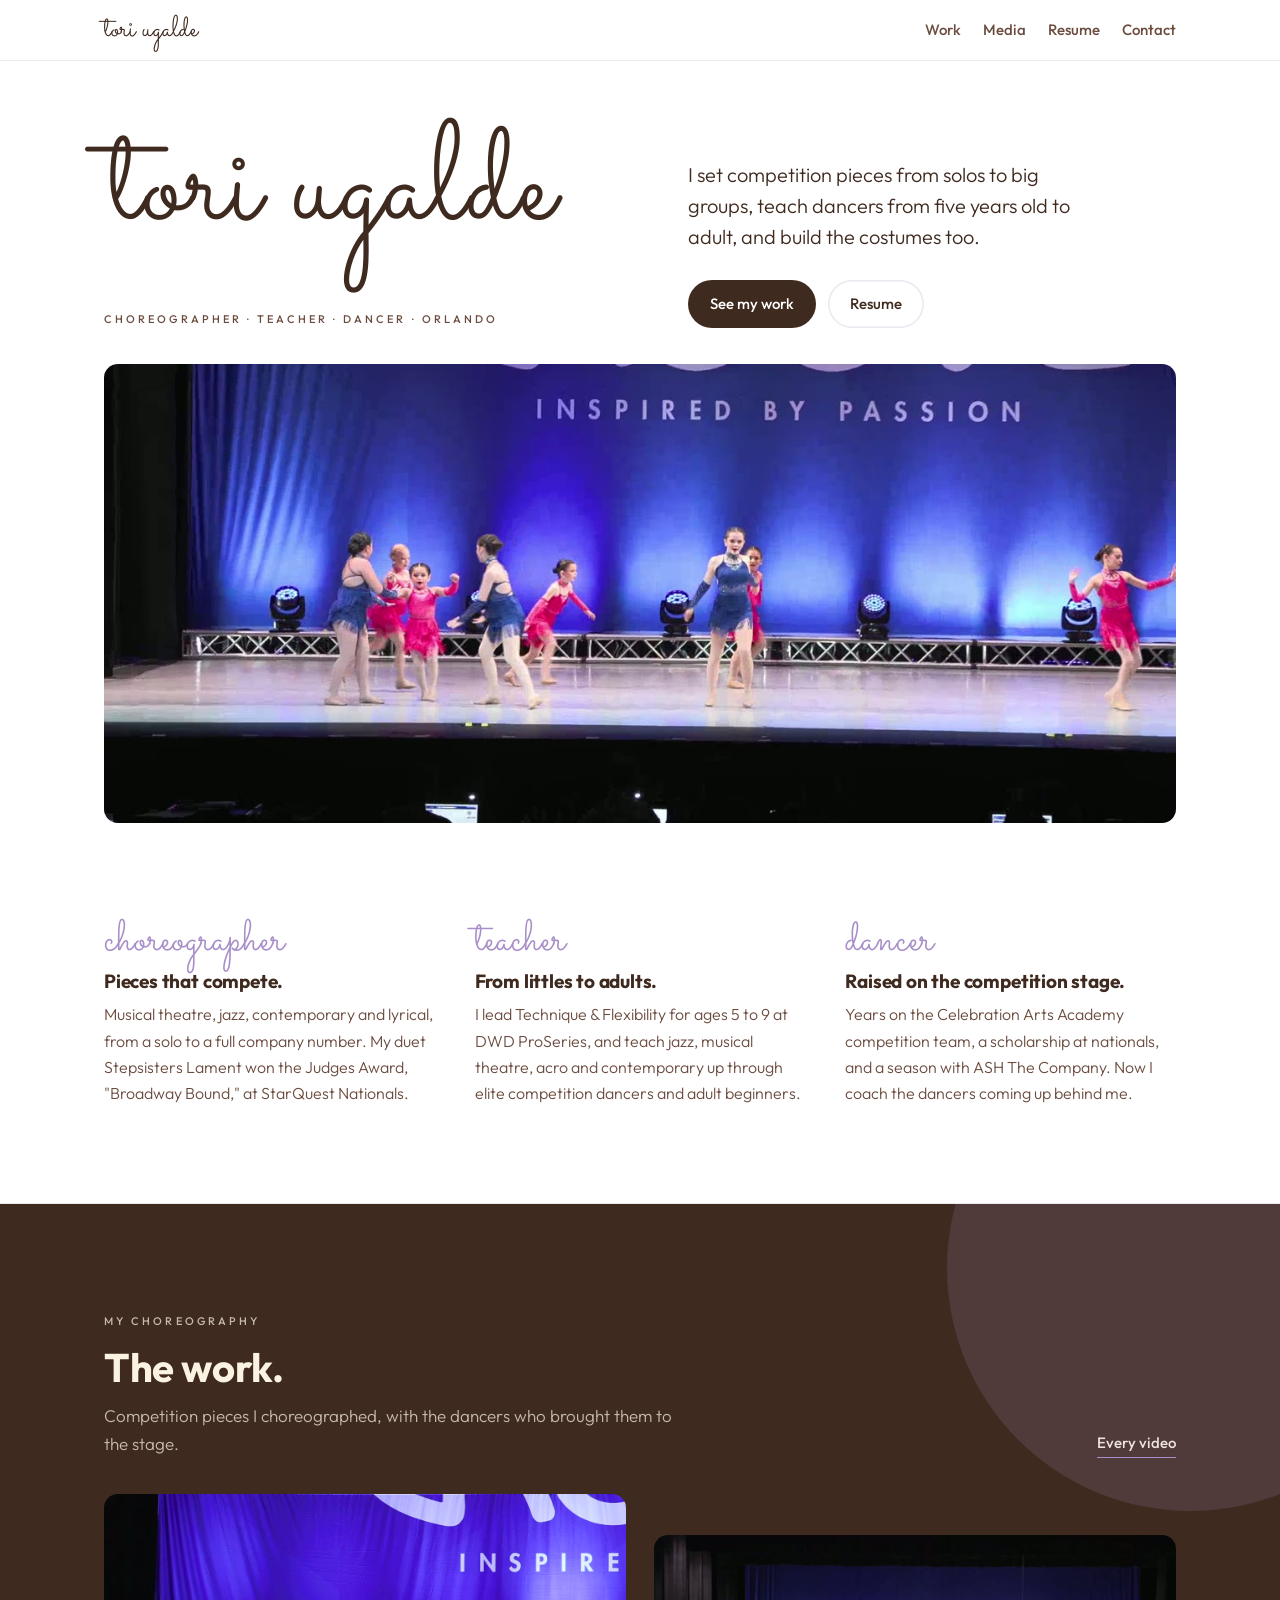
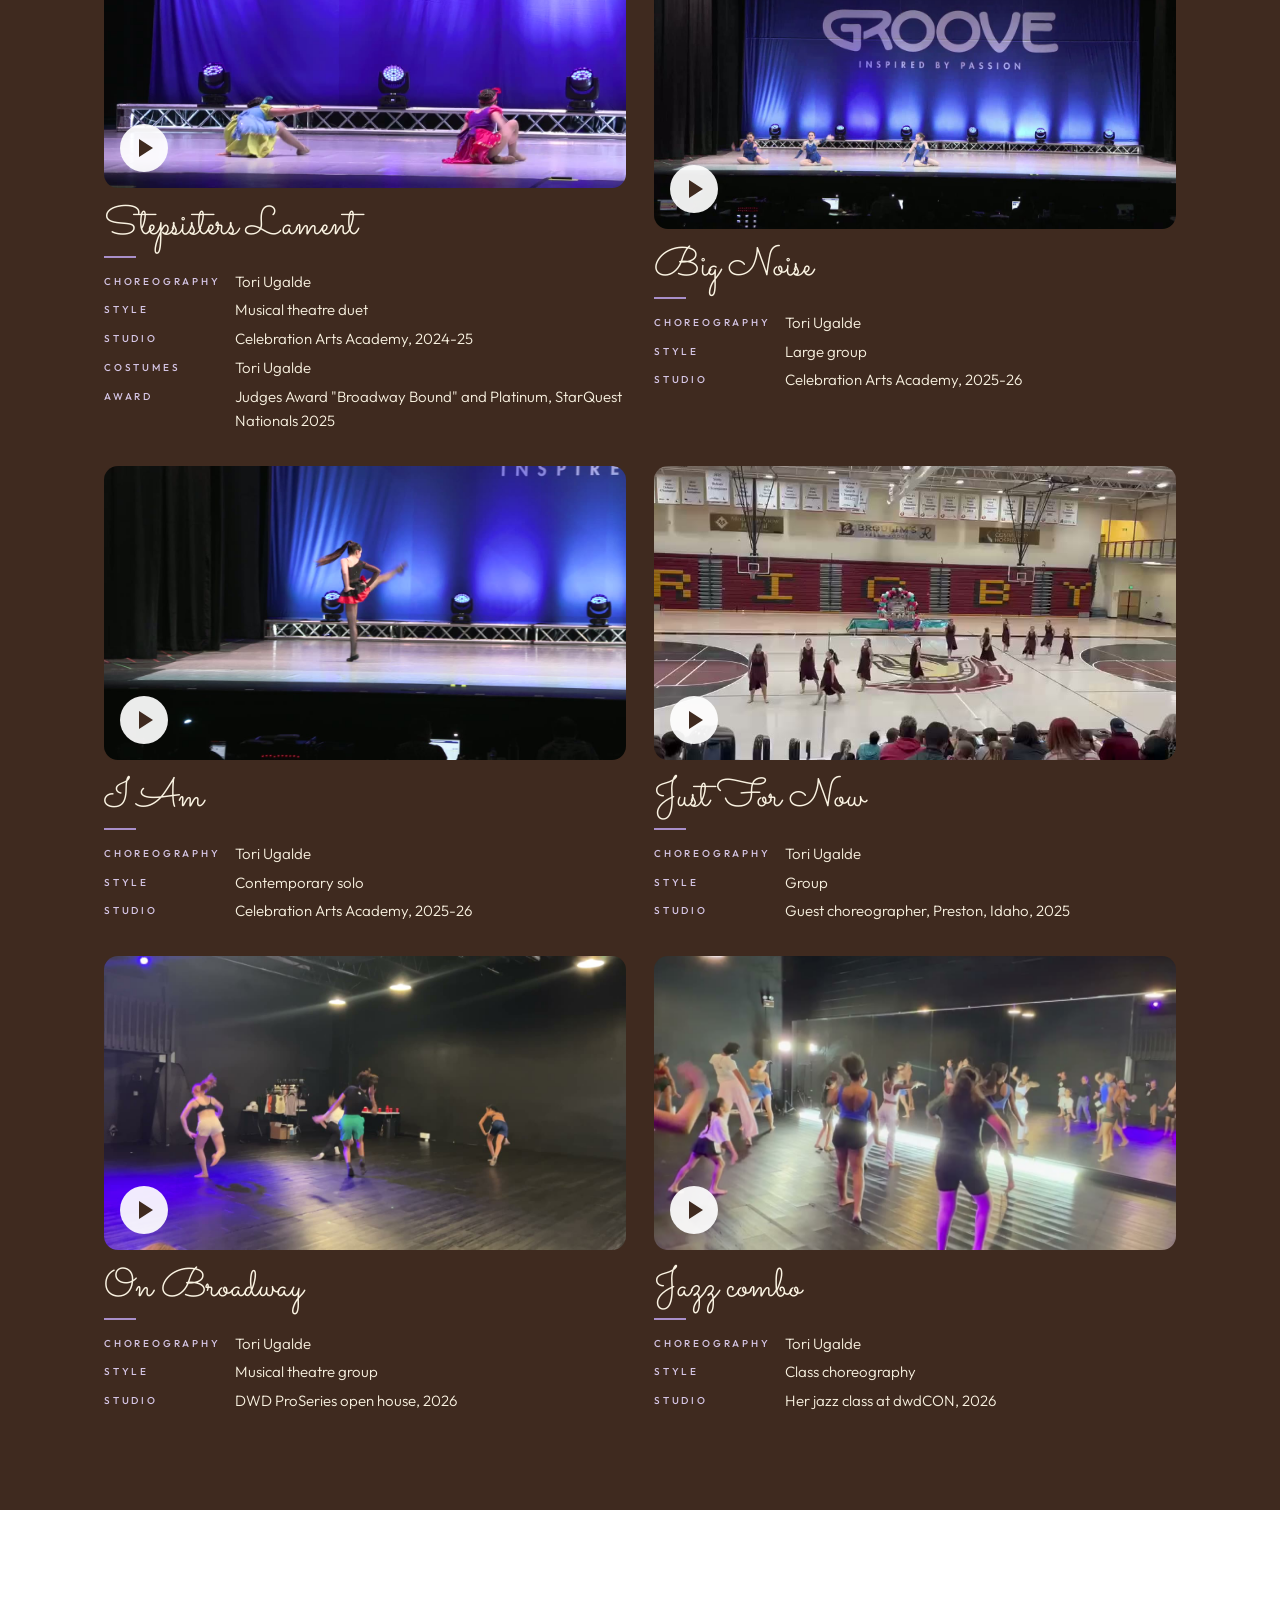
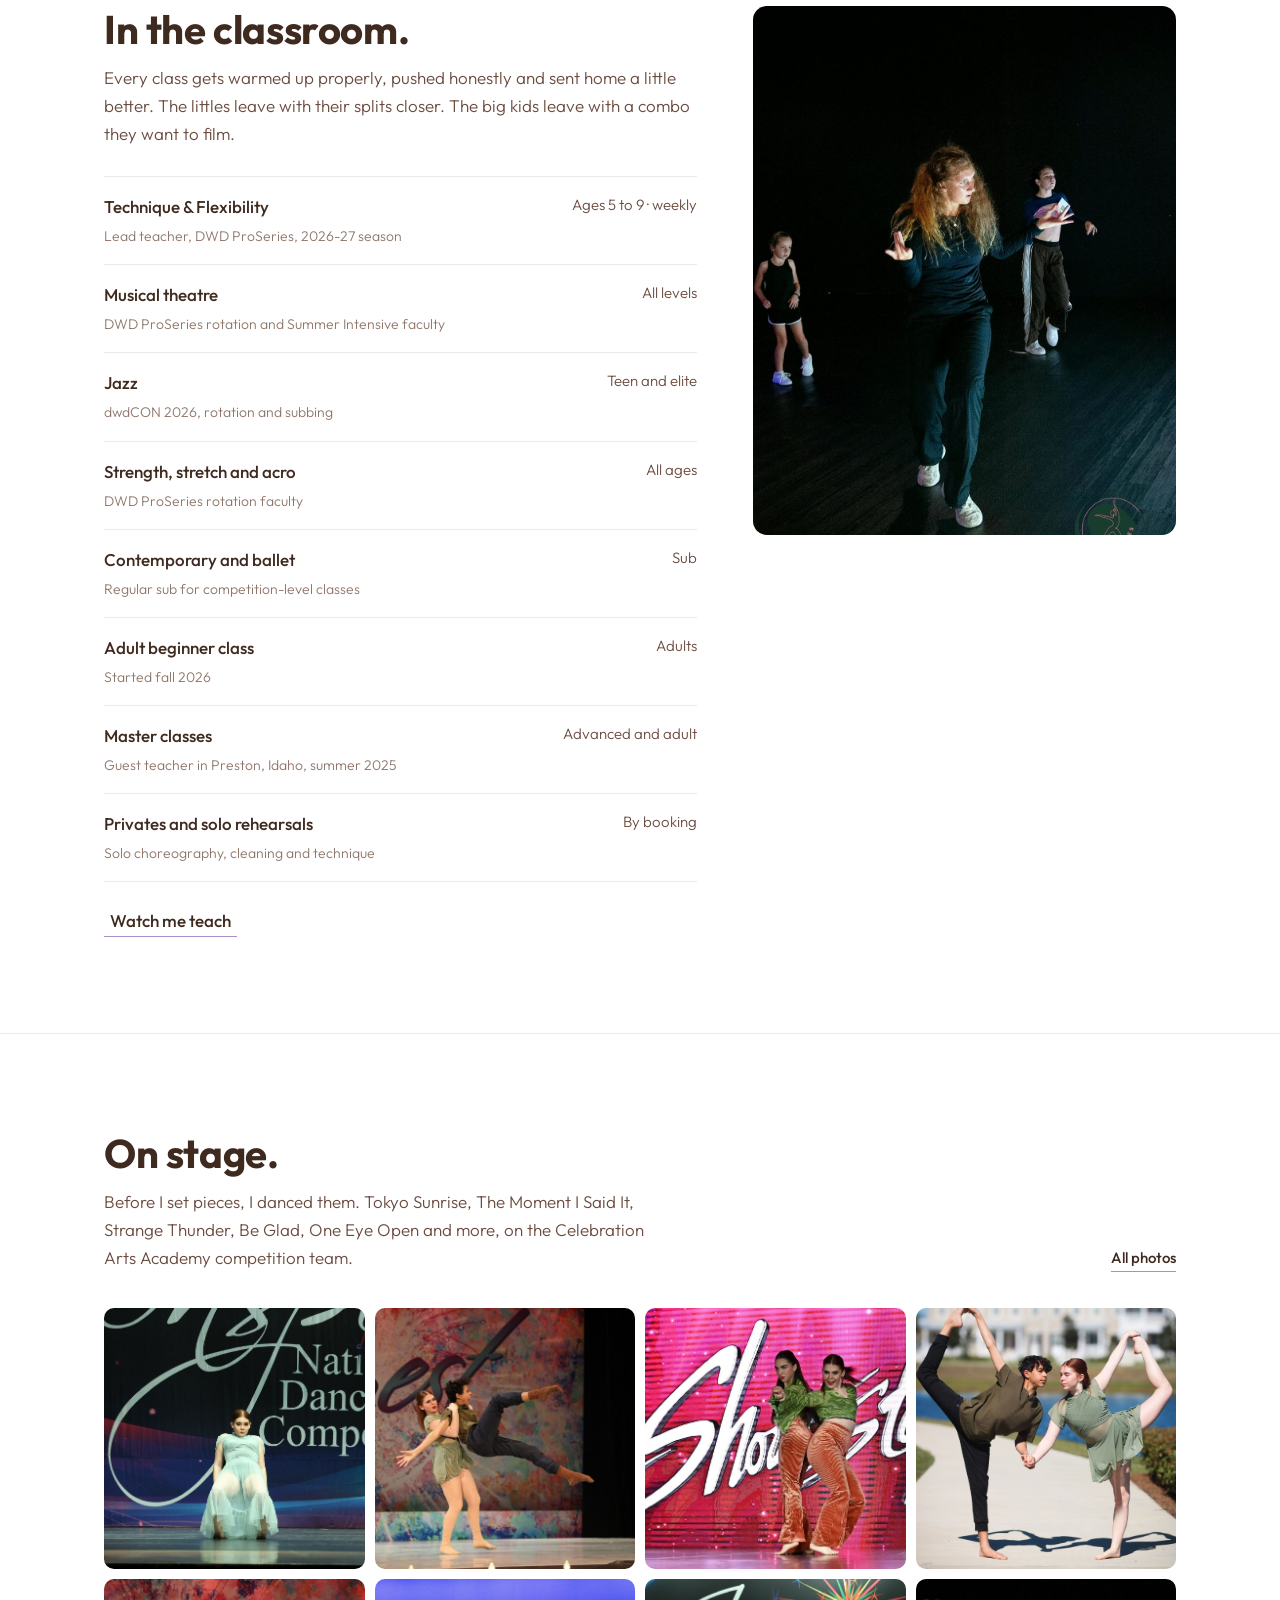
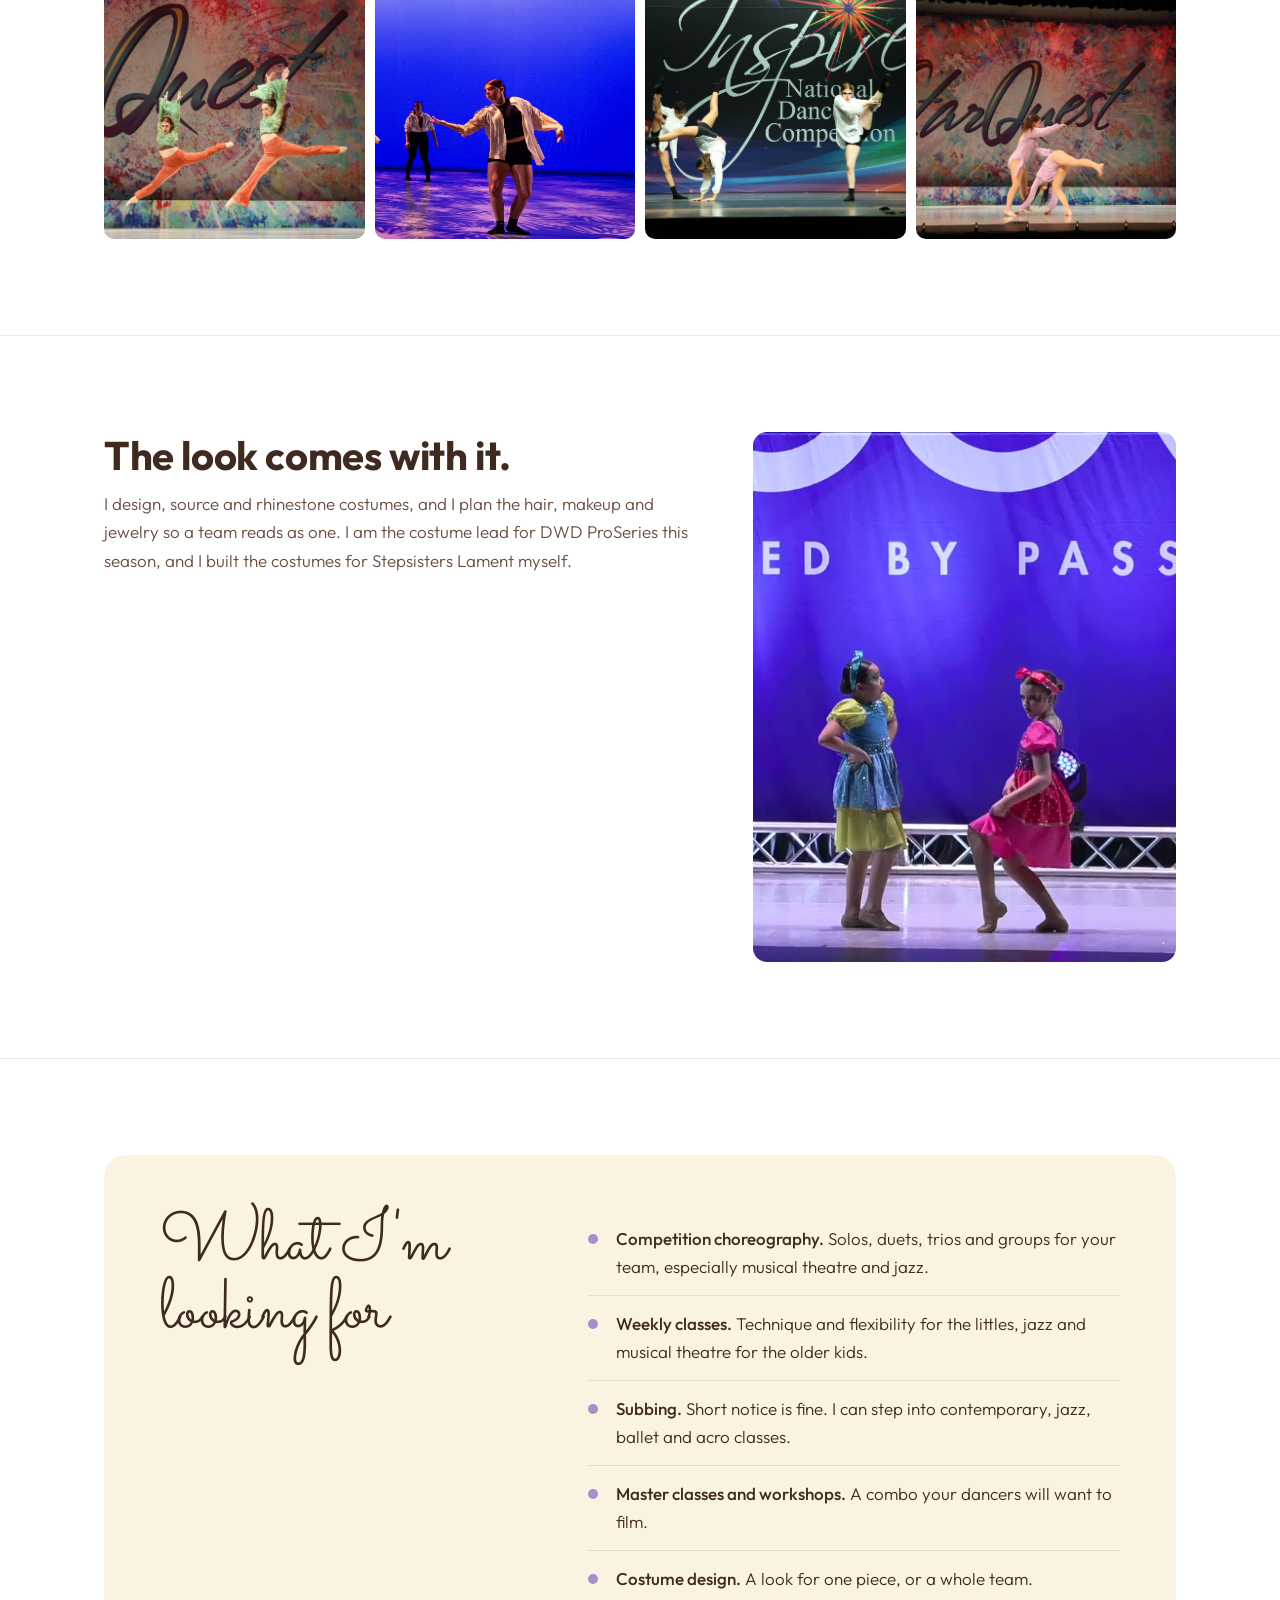
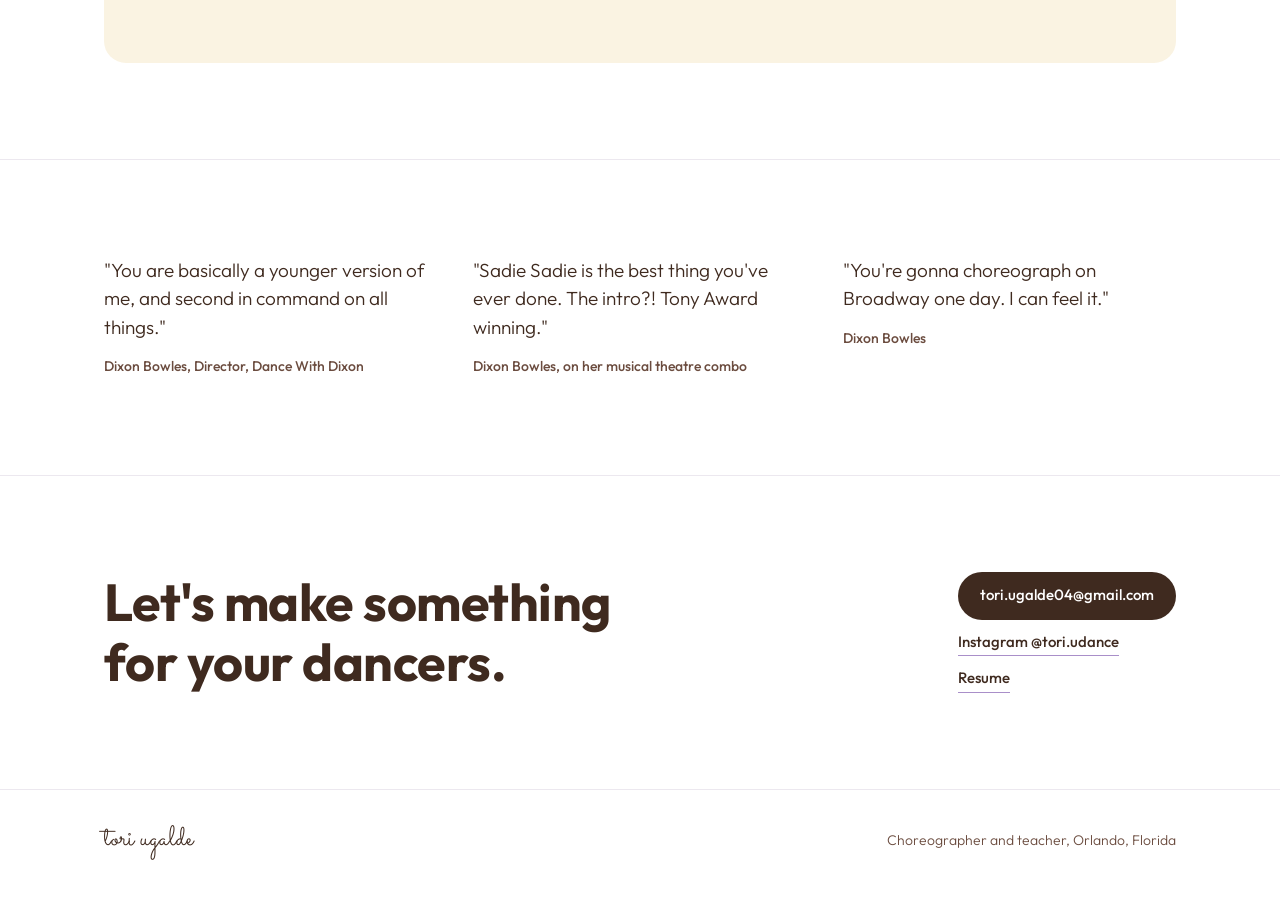
==== commit 24eee4d5: "My site: Tori edits every word, piece and resume line from her plan Public pages render from her pla" ====
--- a/index.html
+++ b/index.html
@@ -18,7 +18,7 @@
 <link href="https://fonts.googleapis.com/css2?family=Sacramento&family=Outfit:wght@300;400;500;700&display=swap" rel="stylesheet">
 <link rel="stylesheet" href="css/site.css">
 </head>
-<body>
+<body class="loading">
 
 <header class="site-header">
   <div class="wrap">
@@ -39,10 +39,10 @@
         <div>
           <p class="bday" id="bday" hidden></p>
           <h1 class="hero-name">tori ugalde</h1>
-          <p class="meta hero-roles">Choreographer &middot; Teacher &middot; Dancer &middot; Orlando</p>
+          <p class="meta hero-roles" data-t="roles"></p>
         </div>
         <div>
-          <p class="hero-lede">I set competition pieces from solos to big groups, teach dancers from five years old to adult, and build the costumes too.</p>
+          <p class="hero-lede" data-t="lede"></p>
           <div class="hero-ctas">
             <a class="btn" href="#work">See my work</a>
             <a class="btn ghost" href="resume.html">Resume</a>
@@ -60,32 +60,20 @@
   <section class="section" id="about">
     <div class="wrap">
       <div class="hats">
-        <div class="hat">
-          <p class="n">choreographer</p>
-          <h3>Pieces that compete.</h3>
-          <p>Musical theatre, jazz, contemporary and lyrical, from a solo to a full company number. My duet Stepsisters Lament won the Judges Award, "Broadway Bound," at StarQuest Nationals.</p>
-        </div>
-        <div class="hat">
-          <p class="n">teacher</p>
-          <h3>From littles to adults.</h3>
-          <p>I lead Technique &amp; Flexibility for ages 5 to 9 at DWD ProSeries, and teach jazz, musical theatre, acro and contemporary up through elite competition dancers and adult beginners.</p>
-        </div>
-        <div class="hat">
-          <p class="n">dancer</p>
-          <h3>Raised on the competition stage.</h3>
-          <p>Years on the Celebration Arts Academy competition team, a scholarship at nationals, and a season with ASH The Company. Now I coach the dancers coming up behind me.</p>
-        </div>
+        <div class="hat"><p class="n">choreographer</p><h3 data-t="hat1_h"></h3><p data-t="hat1_p"></p></div>
+        <div class="hat"><p class="n">teacher</p><h3 data-t="hat2_h"></h3><p data-t="hat2_p"></p></div>
+        <div class="hat"><p class="n">dancer</p><h3 data-t="hat3_h"></h3><p data-t="hat3_p"></p></div>
       </div>
     </div>
   </section>
 
-  <section class="section band-dark" id="work">
+  <section class="section band-dark" id="work" data-list="works">
     <div class="wrap">
       <div class="section-head">
         <div>
           <p class="meta">My choreography</p>
-          <h2 style="margin-top:10px">The work.</h2>
-          <p>Competition pieces I choreographed, with the dancers who brought them to the stage.</p>
+          <h2 style="margin-top:10px" data-t="work_h"></h2>
+          <p data-t="work_p"></p>
         </div>
         <a class="link" href="media.html?f=choreo">Every video</a>
       </div>
@@ -96,18 +84,9 @@
   <section class="section" id="teaching">
     <div class="wrap teach">
       <div>
-        <h2 style="margin-bottom:12px">In the classroom.</h2>
-        <p style="color:var(--ink-2);margin-bottom:28px">Every class gets warmed up properly, pushed honestly and sent home a little better. The littles leave with their splits closer. The big kids leave with a combo they want to film.</p>
-        <ul class="rows">
-          <li><strong>Technique &amp; Flexibility</strong><span>Ages 5 to 9 &middot; weekly</span><small>Lead teacher, DWD ProSeries, 2026-27 season</small></li>
-          <li><strong>Musical theatre</strong><span>All levels</span><small>DWD ProSeries rotation and Summer Intensive faculty</small></li>
-          <li><strong>Jazz</strong><span>Teen and elite</span><small>dwdCON 2026, rotation and subbing</small></li>
-          <li><strong>Strength, stretch and acro</strong><span>All ages</span><small>DWD ProSeries rotation faculty</small></li>
-          <li><strong>Contemporary and ballet</strong><span>Sub</span><small>Regular sub for competition-level classes</small></li>
-          <li><strong>Adult beginner class</strong><span>Adults</span><small>Started fall 2026</small></li>
-          <li><strong>Master classes</strong><span>Advanced and adult</span><small>Guest teacher in Preston, Idaho, summer 2025</small></li>
-          <li><strong>Privates and solo rehearsals</strong><span>By booking</span><small>Solo choreography, cleaning and technique</small></li>
-        </ul>
+        <h2 style="margin-bottom:12px" data-t="teach_h"></h2>
+        <p style="color:var(--ink-2);margin-bottom:28px" data-t="teach_p"></p>
+        <ul class="rows" id="teach-rows"></ul>
         <p style="margin-top:24px"><button class="link" id="watch-teach" style="border:0;cursor:pointer;font:inherit;font-weight:500">Watch me teach</button></p>
       </div>
       <img id="teach-img" src="images/photos/2026-07-tori-teaching-03.jpg" alt="Tori teaching across the floor at the DWD ProSeries summer intensive" loading="lazy">
@@ -118,8 +97,8 @@
     <div class="wrap">
       <div class="section-head">
         <div>
-          <h2>On stage.</h2>
-          <p>Before I set pieces, I danced them. Tokyo Sunrise, The Moment I Said It, Strange Thunder, Be Glad, One Eye Open and more, on the Celebration Arts Academy competition team.</p>
+          <h2 data-t="stage_h"></h2>
+          <p data-t="stage_p"></p>
         </div>
         <a class="link" href="media.html?f=dance">All photos</a>
       </div>
@@ -130,46 +109,32 @@
   <section class="section" id="costumes">
     <div class="wrap teach">
       <div>
-        <h2 style="margin-bottom:12px">The look comes with it.</h2>
-        <p style="color:var(--ink-2)">I design, source and rhinestone costumes, and I plan the hair, makeup and jewelry so a team reads as one. I am the costume lead for DWD ProSeries this season, and I built the costumes for Stepsisters Lament myself.</p>
+        <h2 style="margin-bottom:12px" data-t="costume_h"></h2>
+        <p style="color:var(--ink-2)" data-t="costume_p"></p>
       </div>
       <img id="costume-img" src="images/photos/stepsisters-costumes.jpg" alt="Stepsisters Lament on stage, in the costumes Tori built" loading="lazy">
     </div>
   </section>
 
-  <section class="section">
+  <section class="section" data-list="looking">
     <div class="wrap">
       <div class="looking">
-        <h2>What I'm looking for</h2>
-        <ul>
-          <li><strong>Competition choreography.</strong> Solos, duets, trios and groups for your team, especially musical theatre and jazz.</li>
-          <li><strong>Weekly classes.</strong> Technique and flexibility for the littles, jazz and musical theatre for the older kids.</li>
-          <li><strong>Subbing.</strong> Short notice is fine. I can step into contemporary, jazz, ballet and acro classes.</li>
-          <li><strong>Master classes and workshops.</strong> A combo your dancers will want to film.</li>
-          <li><strong>Costume design.</strong> A look for one piece, or a whole team.</li>
-        </ul>
+        <h2 data-t="looking_h"></h2>
+        <ul id="looking"></ul>
       </div>
     </div>
   </section>
 
-  <section class="section">
+  <section class="section" data-list="quotes">
     <div class="wrap">
-      <div class="quotes">
-        <blockquote><p>"You are basically a younger version of me, and second in command on all things."</p><cite>Dixon Bowles, Director, Dance With Dixon</cite></blockquote>
-        <blockquote><p>"Sadie Sadie is the best thing you've ever done. The intro?! Tony Award winning."</p><cite>Dixon Bowles, on her musical theatre combo</cite></blockquote>
-        <blockquote><p>"You're gonna choreograph on Broadway one day. I can feel it."</p><cite>Dixon Bowles</cite></blockquote>
-      </div>
+      <div class="quotes" id="quotes"></div>
     </div>
   </section>
 
   <section class="section" id="contact">
     <div class="wrap contact">
-      <h2>Let's make something for your dancers.</h2>
-      <div class="contact-lines">
-        <a class="btn" href="mailto:tori.ugalde04@gmail.com?subject=Working%20together">tori.ugalde04@gmail.com</a>
-        <a class="link" href="https://www.instagram.com/tori.udance/" target="_blank" rel="noopener">Instagram @tori.udance</a>
-        <a class="link" href="resume.html">Resume</a>
-      </div>
+      <h2 data-t="contact_h"></h2>
+      <div class="contact-lines" id="contact-lines"></div>
     </div>
   </section>
 </main>
@@ -182,7 +147,7 @@
 </footer>
 
 <script src="js/viewer.js"></script>
-<script src="js/plan-store.js"></script>
+<script src="js/site-content.js"></script>
 <script src="js/home.js"></script>
 </body>
 </html>
--- a/css/site.css
+++ b/css/site.css
@@ -221,3 +221,7 @@
 @media (prefers-reduced-motion: reduce) {
   *, *::before, *::after { transition: none !important; animation: none !important; scroll-behavior: auto !important; }
 }
+
+/* Content arrives from SiteContent; fade it in once instead of flashing empty slots. */
+main { transition: opacity .25s var(--ease); }
+body.loading main { opacity: 0; }
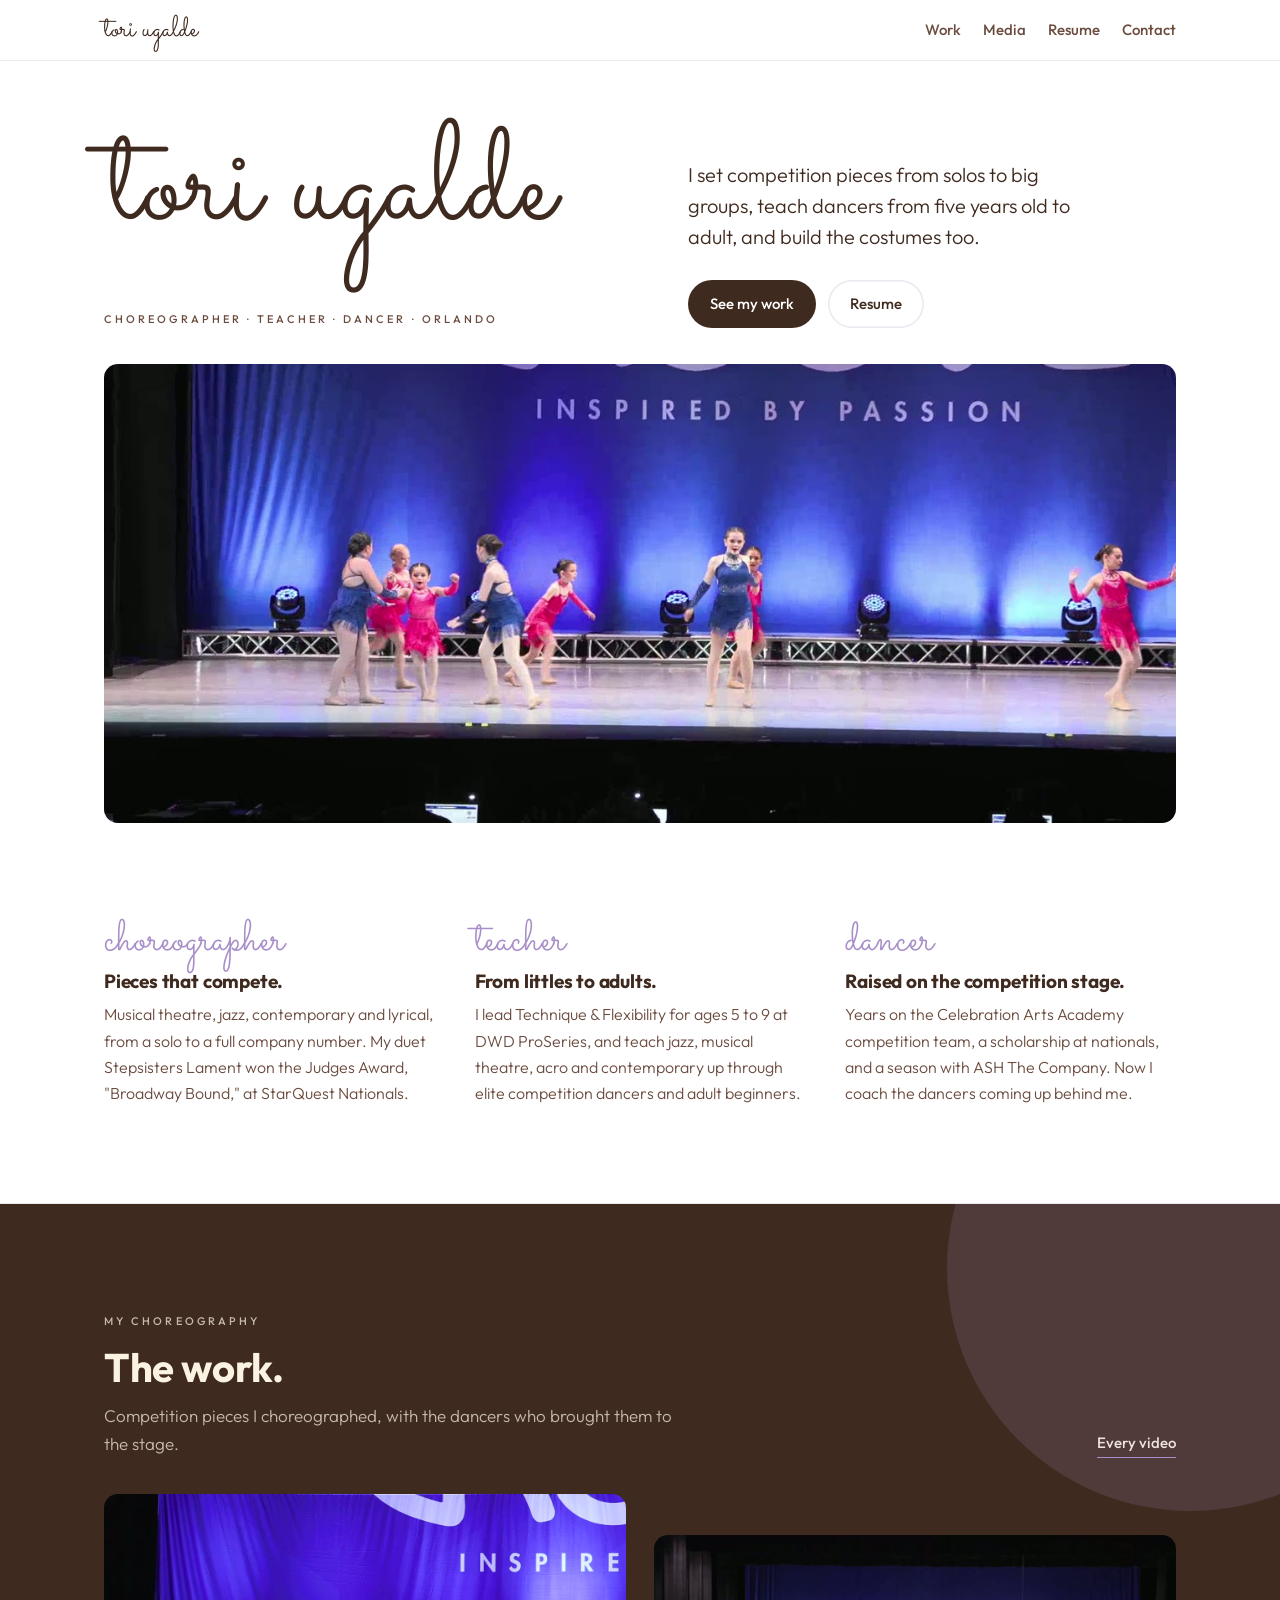
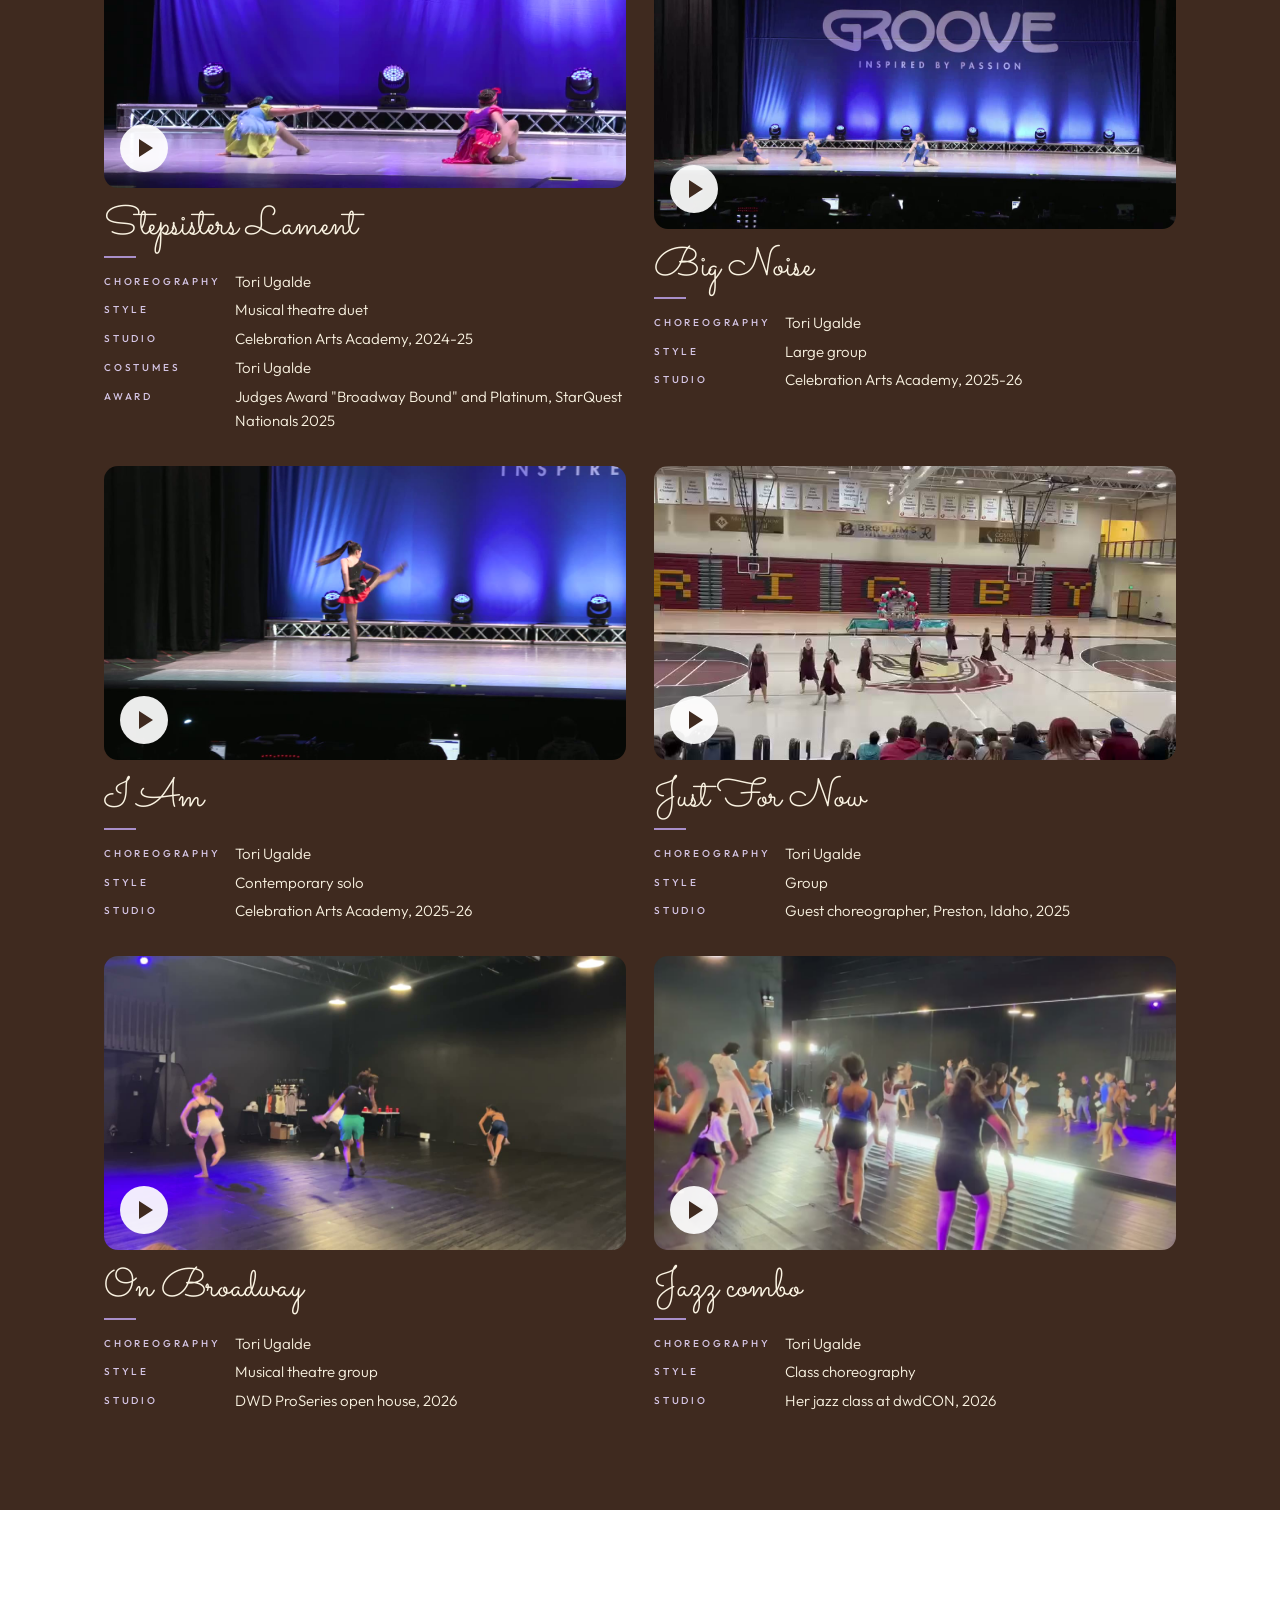
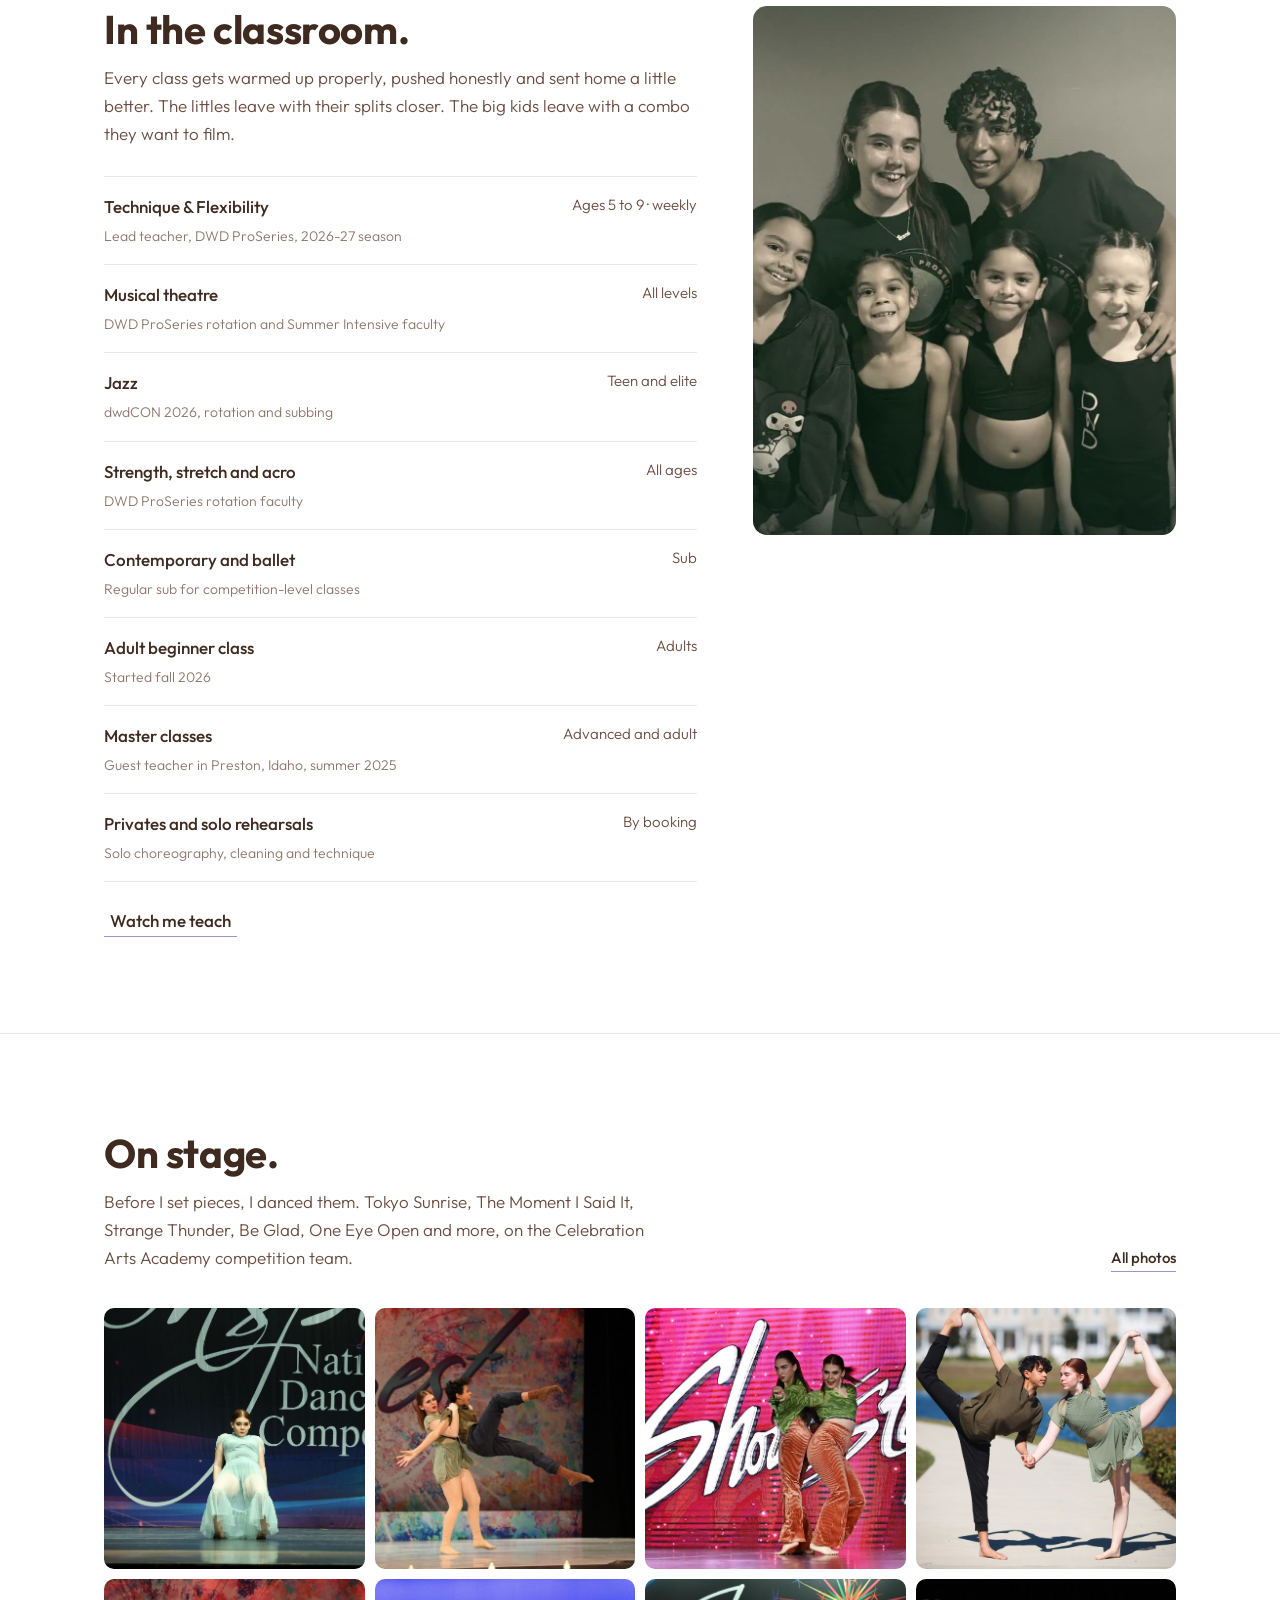
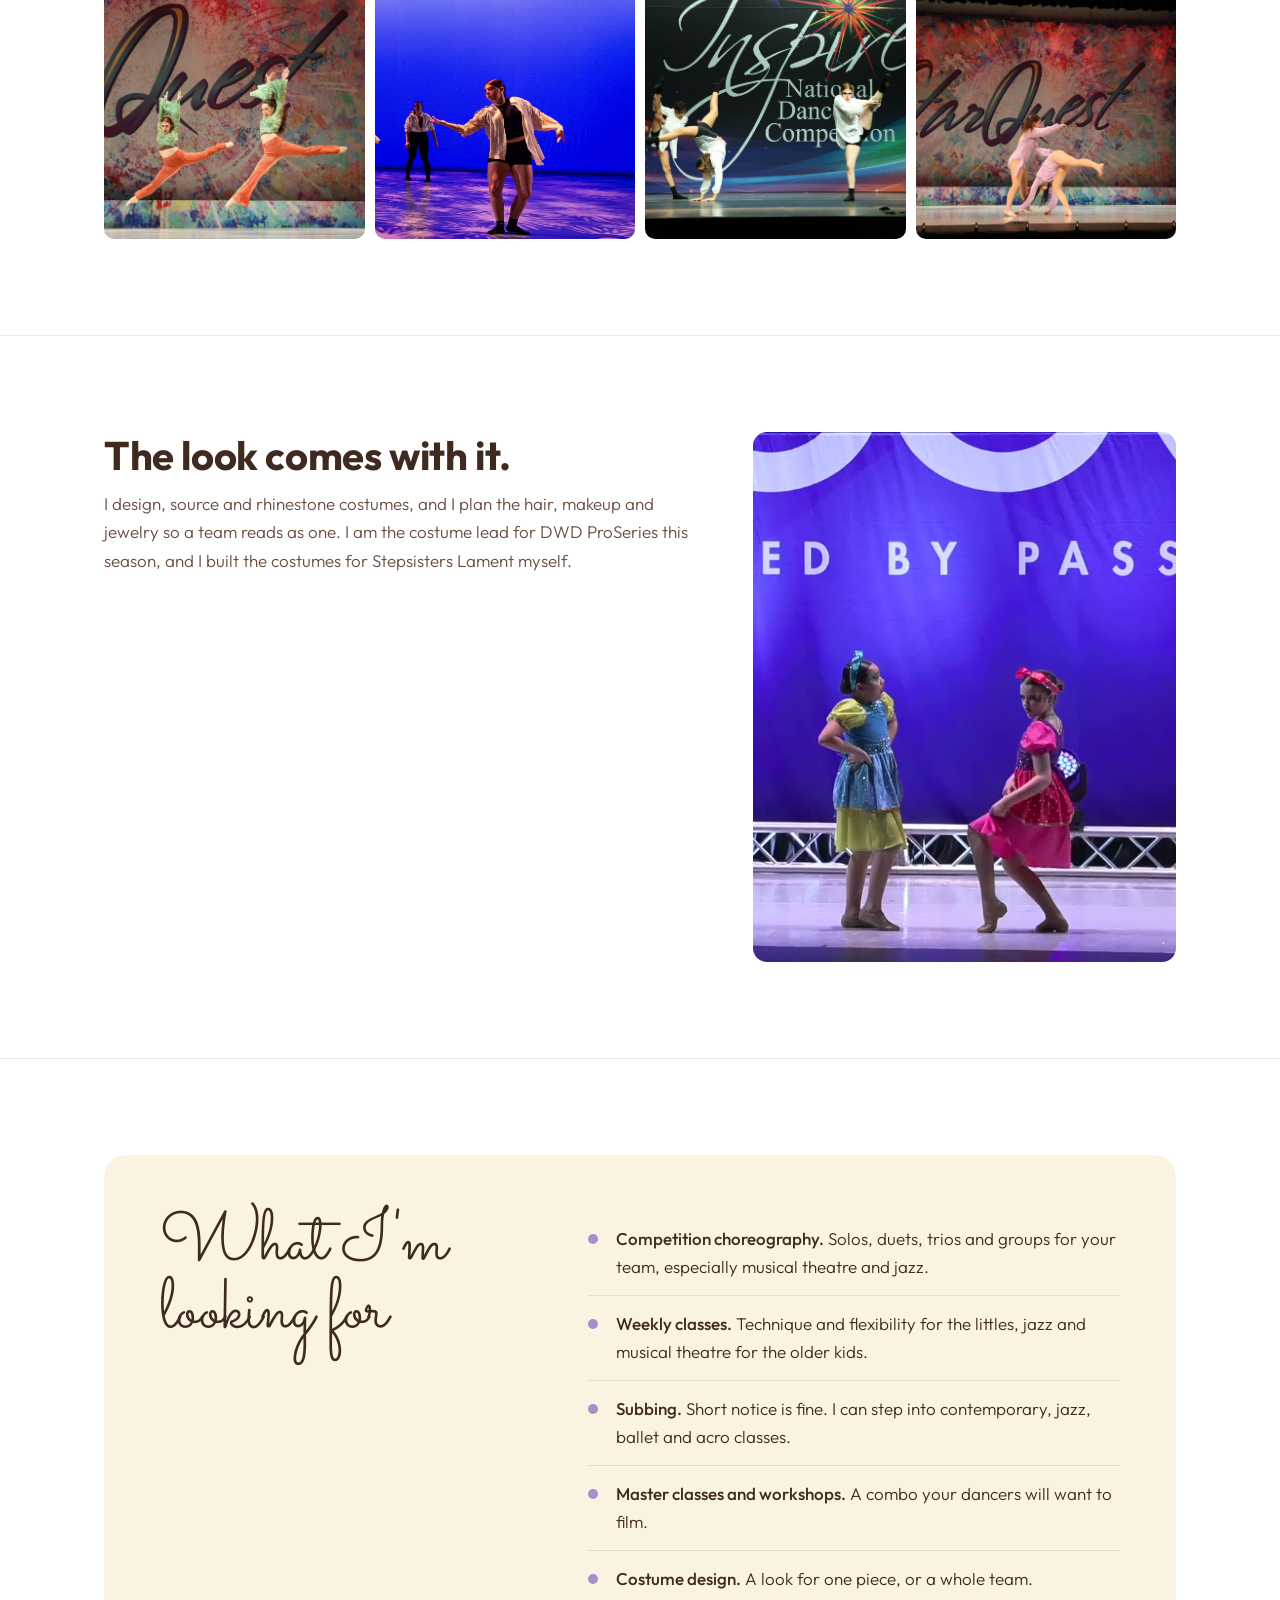
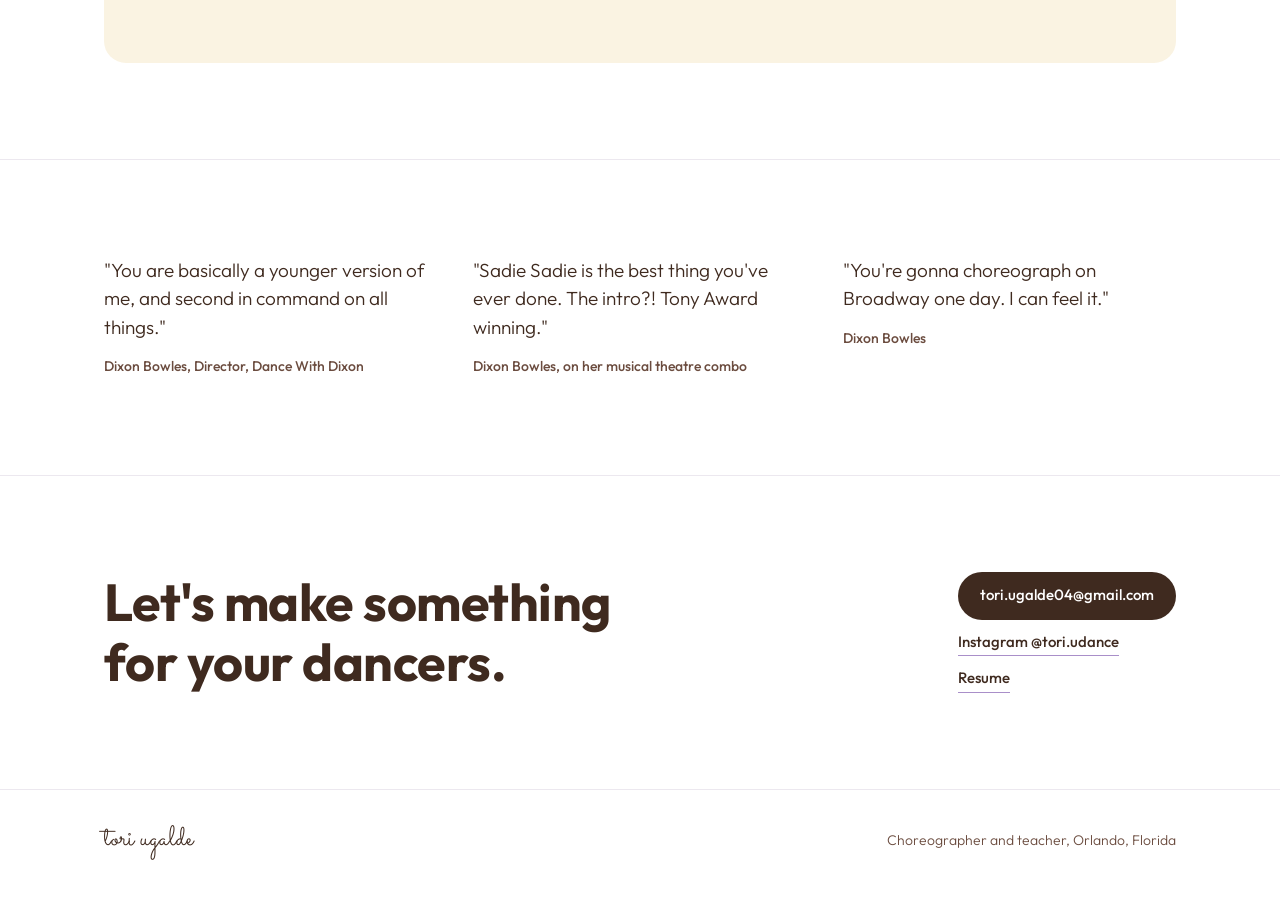
==== commit 2d6a07b7: "Swap teaching photo: the intensive shot was Gabby, not Tori Co-Authored-By: Claude Opus 5.5 <noreply" ====
--- a/index.html
+++ b/index.html
@@ -89,7 +89,7 @@
         <ul class="rows" id="teach-rows"></ul>
         <p style="margin-top:24px"><button class="link" id="watch-teach" style="border:0;cursor:pointer;font:inherit;font-weight:500">Watch me teach</button></p>
       </div>
-      <img id="teach-img" src="images/photos/2026-07-tori-teaching-03.jpg" alt="Tori teaching across the floor at the DWD ProSeries summer intensive" loading="lazy">
+      <img id="teach-img" src="images/photos/2026-09-tori-teaching-class.jpg" alt="Tori with her Technique and Flexibility class and John" loading="lazy">
     </div>
   </section>
 
